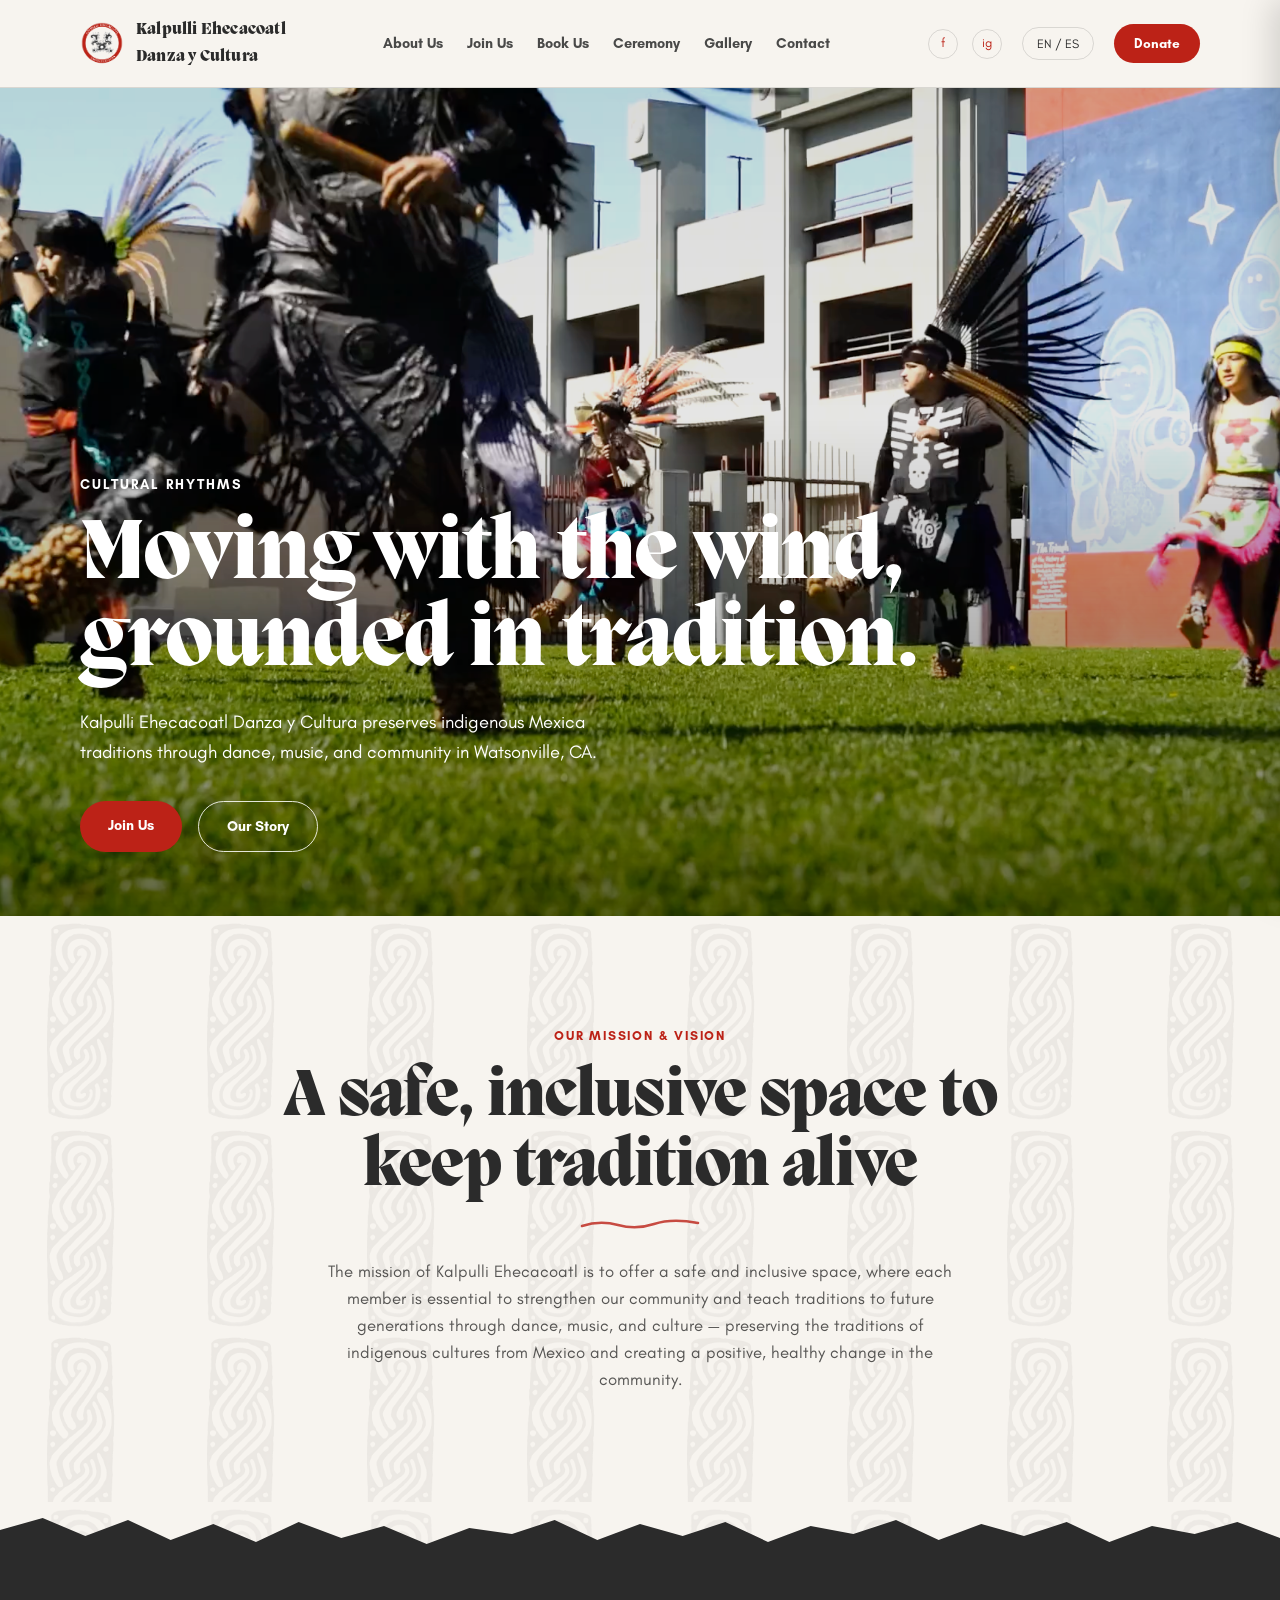
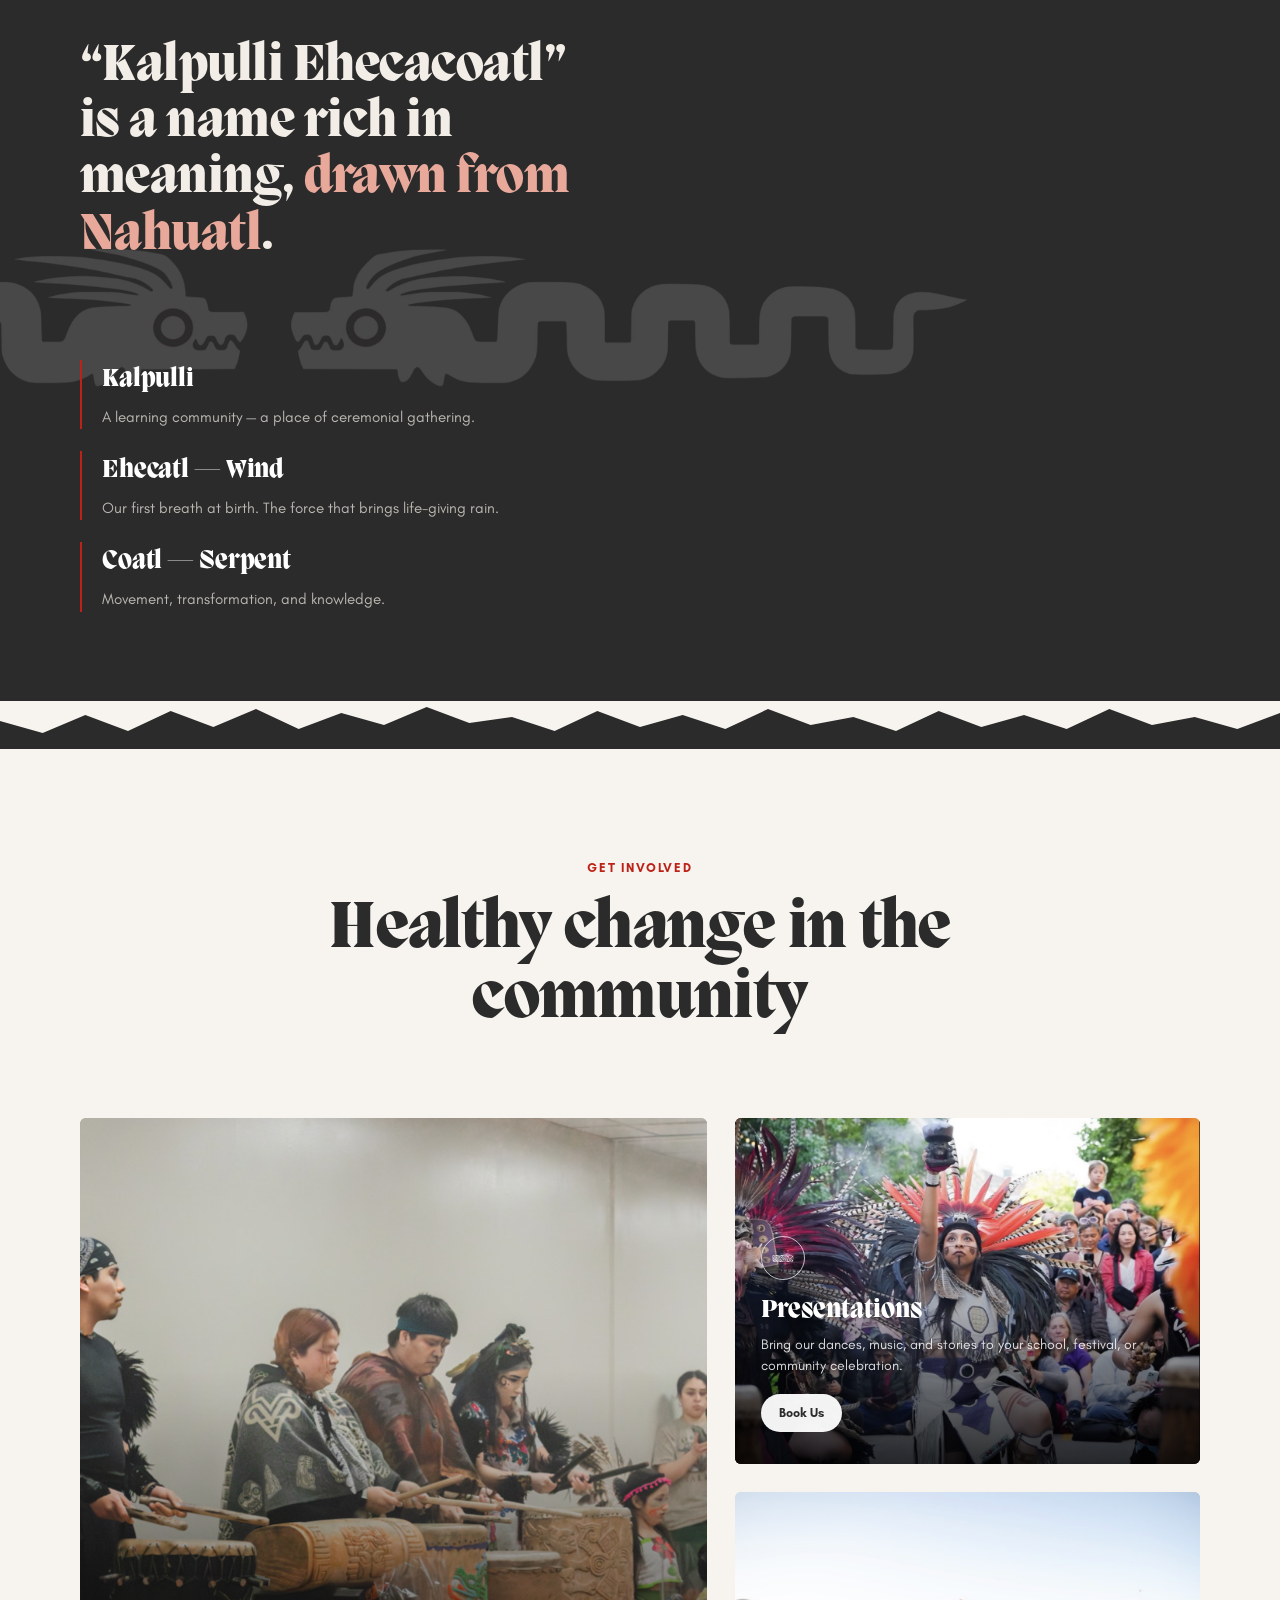
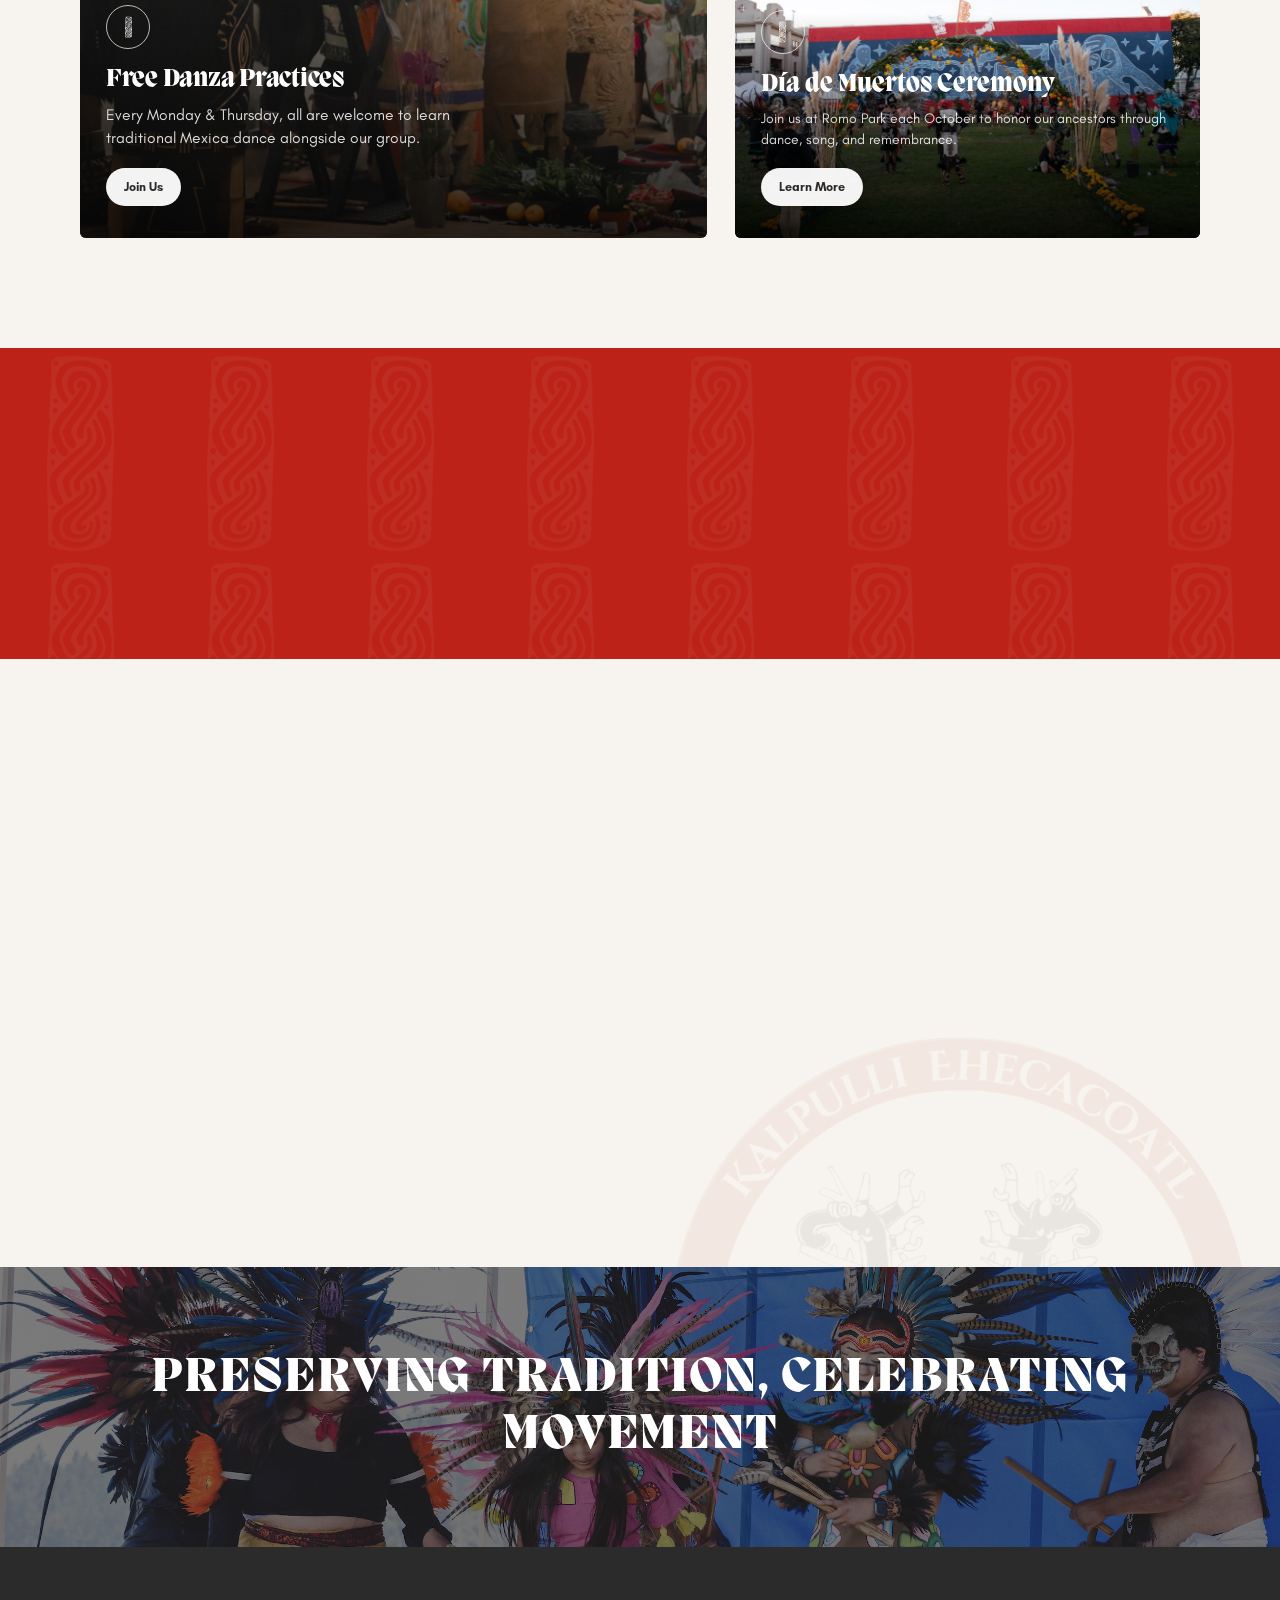
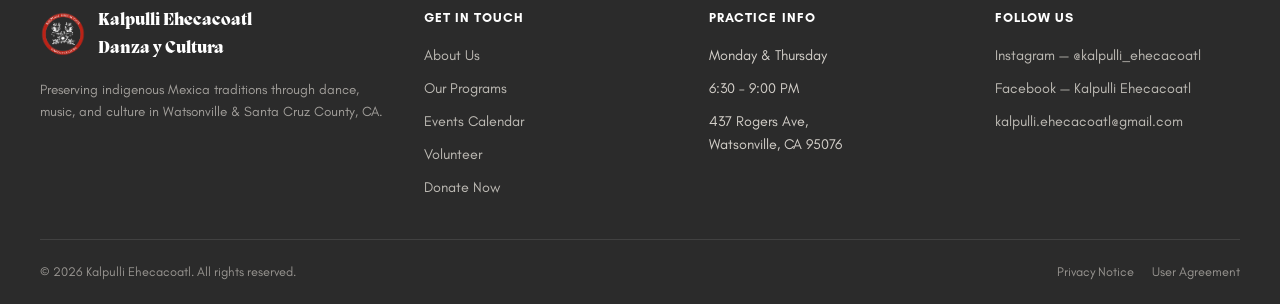
==== index.html @ 6022fc71 "Add Open Graph and Twitter Card meta tags using the seal logo" ====
<!DOCTYPE html>
<html lang="en">
<head>
<meta charset="UTF-8">
<meta name="viewport" content="width=device-width, initial-scale=1.0">
<title>Kalpulli Ehecacoatl — Homepage Redesign Preview</title>

<!-- Open Graph / social sharing -->
<meta property="og:type" content="website">
<meta property="og:title" content="Kalpulli Ehecacoatl — Danza y Cultura">
<meta property="og:description" content="Preserving indigenous Mexica traditions through dance, music, and community in Watsonville, CA.">
<meta property="og:image" content="https://ofreedo.github.io/kalpulli-homepage-preview/assets/logo_.webp">
<meta property="og:url" content="https://ofreedo.github.io/kalpulli-homepage-preview/">
<meta name="twitter:card" content="summary_large_image">
<meta name="twitter:title" content="Kalpulli Ehecacoatl — Danza y Cultura">
<meta name="twitter:description" content="Preserving indigenous Mexica traditions through dance, music, and community in Watsonville, CA.">
<meta name="twitter:image" content="https://ofreedo.github.io/kalpulli-homepage-preview/assets/logo_.webp">

<link rel="preconnect" href="https://fonts.googleapis.com">
<link rel="preconnect" href="https://fonts.gstatic.com" crossorigin>
<link href="https://fonts.googleapis.com/css2?family=Figtree:wght@400;500;600;700&family=Playfair+Display:ital,wght@0,500;0,600;0,700;1,500&display=swap" rel="stylesheet">
<style>
  /* Real licensed brand fonts, self-hosted from /assets/fonts.
     Playfair Display remains loaded as the fallback while these load / if a file is missing. */
  @font-face{
    font-family:'Migra';
    src:url('assets/fonts/Migra-Extrabold.otf') format('opentype');
    font-weight:800;
    font-style:normal;
    font-display:swap;
  }
  @font-face{
    font-family:'Migra';
    src:url('assets/fonts/Migra-Extralight.otf') format('opentype');
    font-weight:200;
    font-style:normal;
    font-display:swap;
  }
  @font-face{
    font-family:'Glacial Indifference';
    src:url('assets/fonts/GlacialIndifference-Bold.otf') format('opentype');
    font-weight:700;
    font-style:normal;
    font-display:swap;
  }
  @font-face{
    font-family:'Glacial Indifference';
    src:url('assets/fonts/GlacialIndifference-Regular.otf') format('opentype');
    font-weight:400;
    font-style:normal;
    font-display:swap;
  }

  :root{
    --red:#BC2217;
    --red-dark:#8f1a10;
    --ink:#2b2b2b;
    --ink-soft:rgba(0,0,0,0.65);
    --cream:#F7F4EF;
    --offwhite:#EDEDED;
    --line:rgba(0,0,0,0.12);
    --serif:'Migra', 'Playfair Display', Georgia, serif;
    --sans:'Glacial Indifference', 'Figtree', -apple-system, sans-serif;
  }
  *{box-sizing:border-box;margin:0;padding:0;}
  body{font-family:var(--sans);color:var(--ink);background:var(--cream);line-height:1.6;}
  img{max-width:100%;display:block;}
  a{color:inherit;text-decoration:none;}
  .wrap{max-width:1200px;margin:0 auto;padding:0 40px;}

  /* Divider motif — spiral artwork, transparent PNG, as a small recurring accent mark */
  .divider{display:flex;justify-content:center;padding:36px 0;}
  .divider img{height:54px;width:auto;opacity:0.85;}

  /* Header */
  header{position:fixed;top:0;left:0;right:0;z-index:50;background:rgba(247,244,239,0.96);backdrop-filter:blur(6px);border-bottom:1px solid var(--line);}
  header .bar{display:flex;align-items:center;justify-content:space-between;gap:16px;padding:16px 40px;max-width:1200px;margin:0 auto;min-height:87px;box-sizing:border-box;}
  .hero{margin-top:87px;}
  .logo{display:flex;align-items:center;gap:12px;font-family:var(--serif);font-weight:800;font-size:1.05rem;letter-spacing:.2px;white-space:nowrap;}
  .logo .mark{width:44px;height:44px;border-radius:50%;display:block;overflow:hidden;flex-shrink:0;}
  .logo .mark img{width:100%;height:100%;object-fit:cover;}
  nav ul{display:flex;gap:24px;list-style:none;font-size:.9rem;font-weight:700;white-space:nowrap;}
  nav a{opacity:.85;transition:opacity .2s;}
  nav a:hover{opacity:1;color:var(--red);}
  .header-right{display:flex;align-items:center;gap:20px;flex-shrink:0;}
  .social{display:flex;gap:14px;}
  .social a{width:30px;height:30px;border:1px solid var(--line);border-radius:50%;display:flex;align-items:center;justify-content:center;font-size:.8rem;color:var(--red);}
  .lang-btn{font-size:.78rem;border:1px solid var(--line);border-radius:20px;padding:6px 14px;white-space:nowrap;}
  .donate-btn{background:var(--red);color:#fff;padding:9px 20px;border-radius:24px;font-size:.85rem;font-weight:700;white-space:nowrap;}
  .donate-btn:hover{background:var(--red-dark);}

  /* Hamburger toggle — hidden on desktop, shown on mobile */
  .hamburger{display:none;flex-direction:column;justify-content:center;gap:5px;width:32px;height:32px;flex-shrink:0;background:none;border:none;cursor:pointer;padding:0;}
  .hamburger span{display:block;width:100%;height:2px;background:var(--ink);border-radius:2px;transition:transform .25s ease, opacity .25s ease;}
  .hamburger.is-open span:nth-child(1){transform:translateY(7px) rotate(45deg);}
  .hamburger.is-open span:nth-child(2){opacity:0;}
  .hamburger.is-open span:nth-child(3){transform:translateY(-7px) rotate(-45deg);}

  /* Mobile nav overlay panel */
  .mobile-nav{position:fixed;top:0;right:0;bottom:0;width:min(320px,85vw);background:var(--cream);z-index:60;transform:translateX(100%);transition:transform .35s cubic-bezier(.16,.8,.3,1);box-shadow:-8px 0 30px rgba(0,0,0,0.15);overflow-y:auto;}
  .mobile-nav.is-open{transform:translateX(0);}
  .mobile-nav-header{display:flex;justify-content:flex-end;padding:16px 20px;}
  .mobile-nav-close{width:36px;height:36px;border:none;background:none;cursor:pointer;font-size:1.5rem;color:var(--ink);}
  .mobile-nav ul{list-style:none;display:flex;flex-direction:column;padding:0 32px 32px;}
  .mobile-nav a{display:block;padding:16px 0;font-family:var(--serif);font-weight:800;font-size:1.4rem;color:var(--ink);border-bottom:1px solid var(--line);}
  .mobile-nav-social{display:flex;gap:14px;padding:8px 32px 32px;}
  .mobile-nav-social .social-link{font-size:.85rem;font-weight:700;color:var(--red);border:1px solid var(--line);border-radius:20px;padding:8px 16px;}
  .nav-scrim{position:fixed;inset:0;background:rgba(0,0,0,0.4);z-index:55;opacity:0;pointer-events:none;transition:opacity .35s ease;}
  .nav-scrim.is-open{opacity:1;pointer-events:auto;}

  /* Hero */
  .hero{position:relative;height:92vh;min-height:600px;overflow:hidden;display:flex;align-items:flex-end;background-size:cover;background-position:center;}
  .hero::after{content:'';position:absolute;inset:0;background:linear-gradient(180deg, rgba(0,0,0,0.15) 0%, rgba(0,0,0,0.1) 40%, rgba(0,0,0,0.55) 100%);z-index:1;}
  .hero-video{position:absolute;top:50%;left:50%;width:100vw;height:56.25vw;min-height:100%;min-width:177.78vh;transform:translate(-50%,-50%);z-index:0;pointer-events:none;will-change:transform;}
  .hero-video iframe{width:100%;height:100%;opacity:0;transition:opacity .6s ease;}
  .hero-video iframe.is-playing{opacity:1;}
  .hero-content{position:relative;z-index:2;color:#fff;padding:0 40px 64px;max-width:1200px;margin:0 auto;width:100%;}
  .eyebrow{font-size:.85rem;letter-spacing:.16em;text-transform:uppercase;font-weight:700;opacity:.9;margin-bottom:18px;}
  .hero h1{font-family:var(--serif);font-weight:800;font-size:clamp(2.8rem, 7vw, 5.4rem);line-height:1.0;letter-spacing:-.01em;max-width:900px;}
  .hero .tagline{margin-top:22px;font-size:1.15rem;font-weight:400;max-width:520px;opacity:.95;}
  .hero-cta{margin-top:34px;display:flex;gap:16px;flex-wrap:wrap;}
  .btn{display:inline-block;padding:13px 28px;border-radius:28px;font-size:.9rem;font-weight:700;transition:all .2s;}
  .btn-solid{background:var(--red);color:#fff;}
  .btn-solid:hover{background:var(--red-dark);}
  .btn-outline{border:1.5px solid rgba(255,255,255,0.85);color:#fff;}
  .btn-outline:hover{background:rgba(255,255,255,0.15);}

  /* Section rhythm */
  section{padding:110px 0;position:relative;}
  .section-tight{padding:80px 0;}
  .kicker{font-size:.8rem;letter-spacing:.14em;text-transform:uppercase;color:var(--red);font-weight:700;margin-bottom:18px;text-align:center;}
  .section-title{font-family:var(--serif);font-size:clamp(2.6rem,5.2vw,4.2rem);font-weight:800;text-align:center;max-width:900px;margin:0 auto;line-height:1.05;letter-spacing:-.01em;}
  .section-body{text-align:center;max-width:640px;margin:28px auto 0;color:var(--ink-soft);font-size:1.05rem;}

  /* Hand-drawn underline accent beneath section headings */
  .underline-accent{display:block;margin:14px auto 0;width:120px;height:12px;opacity:.8;}
  .underline-accent path{fill:none;stroke:var(--red);stroke-width:2.5;stroke-linecap:round;}
  .meaning .underline-accent path{stroke:#e8a89a;}

  /* Watermark texture — spiral motif tiled at low opacity inside solid-color sections */
  .watermark{position:absolute;inset:0;background-image:url('assets/For_site.png');background-repeat:repeat;background-size:160px auto;opacity:.05;pointer-events:none;z-index:0;}
  .watermark.light{opacity:.06;filter:invert(1);}
  .meaning > .wrap, .quote-section > .wrap{position:relative;z-index:1;}

  /* Watermark band — wide serpent motif, single centered placement (not tiled) */
  .watermark-band{position:absolute;top:50%;left:50%;transform:translate(-50%,-50%);width:1400px;max-width:none;opacity:.14;pointer-events:none;z-index:0;}

  /* Watermark mark — single large centered spiral, blended into light sections the same way watermark-band blends into dark ones */
  .watermark-mark{position:absolute;top:50%;left:50%;transform:translate(-50%,-50%);height:640px;width:auto;max-width:none;opacity:.05;pointer-events:none;z-index:0;}

  /* Coatl (serpent/movement): the official seal, slowly turning like a stamp in motion */
  @keyframes sealSpin{from{transform:translate(-50%,-50%) rotate(0deg);}to{transform:translate(-50%,-50%) rotate(360deg);}}
  .seal-spin{position:absolute;top:50%;left:50%;width:640px;max-width:none;opacity:.06;pointer-events:none;z-index:0;animation:sealSpin 90s linear infinite;}
  @media (prefers-reduced-motion: reduce){ .seal-spin{animation:none;} }

  /* Torn-edge section divider — jagged mask between color blocks.
     The container background must match the section ABOVE (being exited) so it
     blends with no seam; the SVG path fill matches the section BELOW (being entered)
     so the jagged peaks read as a visible cut, not a flat color-on-color block. */
  .torn-edge{position:relative;height:48px;margin-top:-1px;margin-bottom:-1px;line-height:0;}
  .torn-edge svg{width:100%;height:100%;display:block;position:relative;z-index:1;}
  .torn-edge-to-dark{background:var(--cream);}
  .torn-edge-to-light{background:var(--ink);}
  /* Continue the tiled spiral texture from the section above through the divider so it doesn't cut off abruptly right before the jagged cut */
  .torn-edge-to-dark::before{content:'';position:absolute;inset:0;background-image:url('assets/For_site.png');background-repeat:repeat;background-size:160px auto;opacity:.05;z-index:0;}

  /* Meaning-of-name strip */
  .meaning{background:var(--ink);color:#f2ede6;padding:90px 0;overflow:hidden;}
  .meaning .wrap{display:grid;grid-template-columns:1fr 1fr;gap:60px;align-items:center;}
  .meaning h2{font-family:var(--serif);font-size:clamp(2.2rem,4vw,3.2rem);font-weight:800;line-height:1.1;letter-spacing:-.01em;}
  .meaning h2 em{color:#e8a89a;font-style:normal;}
  .meaning-terms{display:flex;flex-direction:column;gap:22px;}
  .term{border-left:2px solid var(--red);padding-left:20px;}
  .term .word{font-family:var(--serif);font-size:1.6rem;font-weight:800;color:#fff;margin-bottom:4px;letter-spacing:-.005em;}
  .term .def{font-size:.95rem;color:rgba(242,237,230,0.72);}

  /* Mission */
  .mission-wrap{max-width:820px;margin:0 auto;text-align:center;position:relative;z-index:1;}

  /* Asymmetric card grid — one large feature + two stacked, echoing editorial layouts rather than a uniform 3-up */
  .cards{display:grid;grid-template-columns:1.35fr 1fr;grid-template-rows:1fr 1fr;gap:28px;margin-top:56px;height:720px;}
  .card{position:relative;border-radius:6px;overflow:hidden;background-size:cover;background-position:center;display:flex;flex-direction:column;justify-content:flex-end;padding:32px 26px;color:#fff;isolation:isolate;transition:transform .45s cubic-bezier(.16,.8,.3,1), box-shadow .45s ease;box-shadow:0 0 0 rgba(0,0,0,0);}
  .card-feature{grid-row:1 / 3;}
  .card::before{content:'';position:absolute;inset:0;background:linear-gradient(180deg, rgba(0,0,0,0) 35%, rgba(0,0,0,0.82) 100%);z-index:-1;}
  .card::after{content:'';position:absolute;inset:0;background-image:inherit;background-size:cover;background-position:center;z-index:-2;transition:transform .6s cubic-bezier(.16,.8,.3,1);}
  .card:hover{transform:translateY(-8px);box-shadow:0 20px 40px rgba(0,0,0,0.25);}
  .card:hover::after{transform:scale(1.08);}
  .card .icon{width:44px;height:44px;border:1.5px solid rgba(255,255,255,0.7);border-radius:50%;display:flex;align-items:center;justify-content:center;margin-bottom:16px;padding:10px;transition:transform .35s ease, border-color .35s ease;}
  .card .icon img{width:100%;height:100%;object-fit:contain;filter:brightness(0) invert(1);opacity:.9;}
  .card:hover .icon{transform:rotate(-10deg) scale(1.1);border-color:#fff;}
  .card-feature h3{font-size:2.1rem;letter-spacing:-.01em;}
  .card h3{font-family:var(--serif);font-size:1.6rem;font-weight:800;margin-bottom:8px;line-height:1.15;}
  .card p{font-size:.88rem;color:rgba(255,255,255,0.85);margin-bottom:18px;line-height:1.5;}
  .card-feature p{font-size:.98rem;max-width:360px;}
  .card .btn{padding:9px 18px;font-size:.78rem;background:rgba(255,255,255,0.95);color:var(--ink);align-self:flex-start;transition:background .2s ease, transform .2s ease;}
  .card .btn:hover{background:#fff;transform:translateX(4px);}

  /* Featured performance banners */
  .banners{display:grid;grid-template-columns:repeat(3,1fr);gap:24px;margin-top:0;}
  .banner{position:relative;aspect-ratio:16/10;border-radius:6px;overflow:hidden;background-size:cover;background-position:center;display:flex;align-items:center;justify-content:center;text-align:center;isolation:isolate;transition:transform .45s cubic-bezier(.16,.8,.3,1), box-shadow .45s ease;}
  .banner::before{content:'';position:absolute;inset:0;background:rgba(20,15,12,0.42);z-index:-1;transition:background .35s ease;}
  .banner::after{content:'';position:absolute;inset:0;background-image:inherit;background-size:cover;background-position:center;z-index:-2;transition:transform .6s cubic-bezier(.16,.8,.3,1);}
  .banner:hover{transform:translateY(-8px);box-shadow:0 20px 40px rgba(0,0,0,0.25);}
  .banner:hover::before{background:rgba(20,15,12,0.58);}
  .banner:hover::after{transform:scale(1.08);}
  .banner-inner{padding:0 20px;}
  .banner-inner h3{font-family:var(--serif);color:#fff;font-size:clamp(1.15rem,1.7vw,1.5rem);font-weight:800;letter-spacing:.02em;line-height:1.25;margin-bottom:22px;text-transform:uppercase;}
  .banner .btn{padding:11px 26px;font-size:.82rem;transition:background .2s ease, color .2s ease, transform .2s ease;}
  .banner:hover .btn{transform:scale(1.05);}

  /* Quote */
  .quote-section{background:var(--red);color:#fff;padding:100px 0;text-align:center;}
  /* No italic Migra file available — oblique is browser-synthesized, acceptable for this quiet, lighter-weight moment */
  .quote-section blockquote{font-family:var(--serif);font-size:clamp(2rem,4.6vw,3.4rem);font-style:italic;font-weight:200;max-width:900px;margin:0 auto;line-height:1.2;letter-spacing:-.01em;}
  .quote-section cite{display:block;margin-top:24px;font-style:normal;font-size:.85rem;letter-spacing:.1em;text-transform:uppercase;opacity:.85;}

  /* Footer */
  .footer-banner{position:relative;height:280px;background-size:cover;background-position:center;display:flex;align-items:center;justify-content:center;text-align:center;isolation:isolate;}
  .footer-banner::before{content:'';position:absolute;inset:0;background:rgba(15,10,8,0.5);z-index:-1;}
  .footer-banner h2{font-family:var(--serif);color:#fff;font-size:clamp(1.8rem,4.2vw,3.1rem);font-weight:800;letter-spacing:.02em;text-transform:uppercase;padding:0 20px;line-height:1.15;}
  footer{background:var(--ink);color:rgba(242,237,230,0.85);}
  .footer-top{padding:60px 0 40px;display:grid;grid-template-columns:1.4fr 1fr 1fr 1fr;gap:40px;border-bottom:1px solid rgba(255,255,255,0.1);}
  .footer-brand .logo-f{display:flex;align-items:center;gap:12px;margin-bottom:16px;}
  .footer-brand .mark{width:46px;height:46px;border-radius:50%;display:block;overflow:hidden;flex-shrink:0;}
  .footer-brand .mark img{width:100%;height:100%;object-fit:cover;}
  .footer-brand h4{font-family:var(--serif);font-weight:800;color:#fff;font-size:1.1rem;}
  .footer-brand p{font-size:.85rem;color:rgba(242,237,230,0.6);margin-top:8px;}
  .footer-col h5{color:#fff;font-size:.82rem;letter-spacing:.08em;text-transform:uppercase;margin-bottom:16px;font-weight:700;}
  .footer-col ul{list-style:none;display:flex;flex-direction:column;gap:10px;font-size:.9rem;}
  .footer-col a{color:rgba(242,237,230,0.75);}
  .footer-col a:hover{color:#e8a89a;}
  .footer-bottom{padding:22px 0;display:flex;justify-content:space-between;font-size:.8rem;color:rgba(242,237,230,0.55);flex-wrap:wrap;gap:10px;}
  .footer-bottom a{color:rgba(242,237,230,0.55);margin-left:18px;}

  @media (max-width: 900px){
    header .bar > nav{display:none;}
    .hamburger{display:flex;}
    header .bar{padding:14px 20px;}
    .logo{font-size:.92rem;}
    .logo .mark{width:38px;height:38px;}
    .header-right .social,.header-right .lang-btn{display:none;}
    .header-right{gap:12px;}
    .donate-btn{padding:8px 16px;font-size:.8rem;}
    .cards{grid-template-columns:1fr;grid-template-rows:none;height:auto;}
    .card{aspect-ratio:3/4;}
    .card-feature{grid-row:auto;}
    .banners{grid-template-columns:1fr;}
    .meaning .wrap{grid-template-columns:1fr;gap:36px;}
    .footer-top{grid-template-columns:1fr 1fr;}
  }

  @media (max-width: 480px){
    .hero h1{font-size:clamp(2.2rem,10vw,2.8rem);}
    .footer-top{grid-template-columns:1fr;}
  }

  /* ===== MOTION SYSTEM ===== */
  /* Ehecatl (wind): parallax drift — backgrounds move slower than foreground */
  .parallax{will-change:transform;}

  /* Kalpulli (gathering): elements converge into place from offset positions */
  .reveal{opacity:0;transition:opacity .9s cubic-bezier(.16,.8,.3,1), transform .9s cubic-bezier(.16,.8,.3,1);}
  .reveal-up{transform:translateY(48px);}
  .reveal-left{transform:translateX(-40px);}
  .reveal-right{transform:translateX(40px);}
  .reveal-scale{transform:scale(.92);}
  .reveal.is-visible{opacity:1;transform:translate(0,0) scale(1);}

  /* Staggered children — gather in one after another */
  .reveal-stagger > *{opacity:0;transform:translateY(36px);transition:opacity .8s cubic-bezier(.16,.8,.3,1), transform .8s cubic-bezier(.16,.8,.3,1);}
  .reveal-stagger.is-visible > *{opacity:1;transform:translateY(0);}
  .reveal-stagger.is-visible > *:nth-child(1){transition-delay:.05s;}
  .reveal-stagger.is-visible > *:nth-child(2){transition-delay:.18s;}
  .reveal-stagger.is-visible > *:nth-child(3){transition-delay:.31s;}

  /* Coatl (serpent): the underline traces itself like a path being drawn */
  .underline-accent path{stroke-dasharray:140;stroke-dashoffset:140;transition:stroke-dashoffset 1.1s cubic-bezier(.65,0,.35,1) .3s;}
  .reveal.is-visible .underline-accent path{stroke-dashoffset:0;}

  /* Quote: slow breathing pulse, echoing "dance is the prayer of the body" */
  @keyframes breathe{0%,100%{transform:scale(1);}50%{transform:scale(1.025);}}
  .quote-section.is-visible blockquote{animation:breathe 6s ease-in-out infinite;}

  /* Torn edge: gentle ripple settle on scroll-in */
  @keyframes rippleSettle{0%{transform:translateY(-6px);}100%{transform:translateY(0);}}
  .torn-edge.is-visible svg{animation:rippleSettle 1s cubic-bezier(.34,1.56,.64,1);}

  @media (prefers-reduced-motion: reduce){
    .reveal, .reveal-stagger > *, .underline-accent path, .quote-section blockquote, .torn-edge svg{
      transition:none !important; animation:none !important; opacity:1 !important; transform:none !important; stroke-dashoffset:0 !important;
    }
  }

  /* Hero load choreography — eyebrow, headline, tagline, CTAs arrive in sequence */
  .hero-enter{opacity:0;transform:translateY(28px);transition:opacity .8s cubic-bezier(.16,.8,.3,1), transform .8s cubic-bezier(.16,.8,.3,1);}
  .hero-enter.is-loaded{opacity:1;transform:translateY(0);}

  /* Cursor-reactive hero — subtle drift opposite the mouse position */
  .hero-cursor{transition:transform .3s cubic-bezier(.16,.8,.3,1);}

  @media (prefers-reduced-motion: reduce){
    .hero-enter{opacity:1 !important;transform:none !important;}
    .hero-cursor{transform:none !important;}
  }
</style>
</head>
<body>

<header>
  <div class="bar">
    <div class="logo">
      <span class="mark"><img src="assets/logo_.webp" alt="Kalpulli Ehecacoatl seal"></span>
      Kalpulli Ehecacoatl<br>Danza y Cultura
    </div>
    <nav>
      <ul>
        <li><a href="#">About Us</a></li>
        <li><a href="#">Join Us</a></li>
        <li><a href="#">Book Us</a></li>
        <li><a href="#">Ceremony</a></li>
        <li><a href="#">Gallery</a></li>
        <li><a href="#">Contact</a></li>
      </ul>
    </nav>
    <div class="header-right">
      <div class="social"><a href="#">f</a><a href="#">ig</a></div>
      <span class="lang-btn">EN / ES</span>
      <a class="donate-btn" href="#">Donate</a>
      <button class="hamburger" id="hamburgerBtn" aria-label="Open menu" aria-expanded="false">
        <span></span><span></span><span></span>
      </button>
    </div>
  </div>
</header>

<div class="nav-scrim" id="navScrim"></div>
<nav class="mobile-nav" id="mobileNav" aria-hidden="true">
  <div class="mobile-nav-header">
    <button class="mobile-nav-close" id="mobileNavClose" aria-label="Close menu">&times;</button>
  </div>
  <ul>
    <li><a href="#">About Us</a></li>
    <li><a href="#">Join Us</a></li>
    <li><a href="#">Book Us</a></li>
    <li><a href="#">Ceremony</a></li>
    <li><a href="#">Gallery</a></li>
    <li><a href="#">Contact</a></li>
  </ul>
  <div class="mobile-nav-social">
    <a href="#" class="social-link">Facebook</a>
    <a href="#" class="social-link">Instagram</a>
  </div>
</nav>

<!-- HERO -->
<section class="hero" style="padding:0;background-image:url('assets/startframe.png');">
  <div class="hero-video">
    <iframe src="https://player.vimeo.com/video/1213705488?muted=1&autoplay=1&dnt=1&loop=1&background=1&app_id=122963"
      frameborder="0" allow="autoplay; fullscreen" title="Kalpulli Ehecacoatl hero video"></iframe>
  </div>
  <div class="hero-content hero-cursor">
    <div class="eyebrow hero-enter" style="transition-delay:.15s;">Cultural Rhythms</div>
    <h1 class="hero-enter" style="transition-delay:.3s;">Moving with the wind,<br>grounded in tradition.</h1>
    <p class="tagline hero-enter" style="transition-delay:.45s;">Kalpulli Ehecacoatl Danza y Cultura preserves indigenous Mexica traditions through dance, music, and community in Watsonville, CA.</p>
    <div class="hero-cta hero-enter" style="transition-delay:.6s;">
      <a class="btn btn-solid" href="#">Join Us</a>
      <a class="btn btn-outline" href="#">Our Story</a>
    </div>
  </div>
</section>

<!-- MISSION & VISION -->
<section style="overflow:hidden;">
  <div class="watermark"></div>
  <div class="wrap mission-wrap reveal reveal-up">
    <div class="kicker">Our Mission &amp; Vision</div>
    <h2 class="section-title">A safe, inclusive space to keep tradition alive</h2>
    <svg class="underline-accent" viewBox="0 0 120 12" xmlns="http://www.w3.org/2000/svg"><path d="M2 8 Q 20 2, 38 7 T 74 6 T 118 5"/></svg>
    <p class="section-body">The mission of Kalpulli Ehecacoatl is to offer a safe and inclusive space, where each member is essential to strengthen our community and teach traditions to future generations through dance, music, and culture — preserving the traditions of indigenous cultures from Mexico and creating a positive, healthy change in the community.</p>
  </div>
</section>

<div class="torn-edge torn-edge-to-dark">
  <svg viewBox="0 0 1200 48" preserveAspectRatio="none" xmlns="http://www.w3.org/2000/svg">
    <path d="M0,48 L0,28 L40,16 L80,34 L120,18 L160,38 L200,22 L240,40 L280,20 L320,36 L360,24 L400,42 L440,26 L480,32 L520,18 L560,38 L600,22 L640,34 L680,20 L720,40 L760,24 L800,32 L840,18 L880,38 L920,22 L960,34 L1000,20 L1040,40 L1080,24 L1120,32 L1160,20 L1200,36 L1200,48 Z" fill="#2b2b2b"/>
  </svg>
</div>

<!-- MEANING OF THE NAME -->
<section class="meaning">
  <img class="watermark-band parallax" src="assets/scaled.webp" alt="" data-parallax-speed="0.25">
  <div class="wrap">
    <h2 class="reveal reveal-left">“Kalpulli Ehecacoatl” is a name rich in meaning, <em>drawn from Nahuatl</em>.</h2>
    <svg class="underline-accent" viewBox="0 0 120 12" xmlns="http://www.w3.org/2000/svg" style="margin:14px 0 0;"><path d="M2 8 Q 20 2, 38 7 T 74 6 T 118 5"/></svg>
    <div class="meaning-terms reveal-stagger" style="margin-top:36px;">
      <div class="term">
        <div class="word">Kalpulli</div>
        <div class="def">A learning community — a place of ceremonial gathering.</div>
      </div>
      <div class="term">
        <div class="word">Ehecatl — Wind</div>
        <div class="def">Our first breath at birth. The force that brings life-giving rain.</div>
      </div>
      <div class="term">
        <div class="word">Coatl — Serpent</div>
        <div class="def">Movement, transformation, and knowledge.</div>
      </div>
    </div>
  </div>
</section>

<div class="torn-edge torn-edge-to-light">
  <svg viewBox="0 0 1200 48" preserveAspectRatio="none" xmlns="http://www.w3.org/2000/svg">
    <path d="M0,0 L0,20 L40,32 L80,14 L120,30 L160,10 L200,26 L240,8 L280,28 L320,12 L360,24 L400,6 L440,22 L480,16 L520,30 L560,10 L600,26 L640,14 L680,28 L720,8 L760,24 L800,16 L840,30 L880,10 L920,26 L960,14 L1000,28 L1040,8 L1080,24 L1120,16 L1160,28 L1200,12 L1200,0 Z" fill="#F7F4EF"/>
  </svg>
</div>

<!-- HEALTHY CHANGE IN THE COMMUNITY -->
<section>
  <div class="wrap">
    <div class="kicker reveal reveal-up">Get Involved</div>
    <h2 class="section-title reveal reveal-up">Healthy change in the community</h2>
    <svg class="underline-accent reveal reveal-up is-visible" viewBox="0 0 120 12" xmlns="http://www.w3.org/2000/svg"><path d="M2 8 Q 20 2, 38 7 T 74 6 T 118 5"/></svg>
    <div class="cards reveal-stagger">
      <div class="card card-feature" style="background-image:url('assets/drum-circle.jpg');">
        <div class="icon"><img src="assets/For_site.png" alt=""></div>
        <h3>Free Danza Practices</h3>
        <p>Every Monday &amp; Thursday, all are welcome to learn traditional Mexica dance alongside our group.</p>
        <a class="btn" href="#">Join Us</a>
      </div>
      <div class="card" style="background-image:url('assets/Santa-Cruz-Dance-Week2026.png');">
        <div class="icon" style="transform:rotate(90deg);"><img src="assets/For_site.png" alt=""></div>
        <h3>Presentations</h3>
        <p>Bring our dances, music, and stories to your school, festival, or community celebration.</p>
        <a class="btn" href="#">Book Us</a>
      </div>
      <div class="card" style="background-image:url('assets/marigold-arch.jpg');">
        <div class="icon" style="transform:rotate(180deg);"><img src="assets/For_site.png" alt=""></div>
        <h3>Día de Muertos Ceremony</h3>
        <p>Join us at Romo Park each October to honor our ancestors through dance, song, and remembrance.</p>
        <a class="btn" href="#">Learn More</a>
      </div>
    </div>
  </div>
</section>

<!-- QUOTE -->
<section class="quote-section" style="overflow:hidden;">
  <div class="watermark light"></div>
  <div class="wrap reveal reveal-scale">
    <blockquote>“La danza es la oración del cuerpo.”</blockquote>
    <cite>Dance is the prayer of the body</cite>
  </div>
</section>

<!-- FEATURED PERFORMANCES -->
<section class="section-tight" style="overflow:hidden;padding-bottom:140px;">
  <img class="seal-spin" src="assets/logo_.webp" alt="">
  <div class="wrap" style="position:relative;z-index:1;">
    <div class="kicker reveal reveal-up">Where You've Seen Us</div>
    <h2 class="section-title reveal reveal-up" style="margin-bottom:56px;">Featured Performances</h2>
    <div class="banners reveal-stagger">
      <a class="banner" href="#" style="background-image:url('assets/tedx-stage.jpg');">
        <div class="banner-inner">
          <h3>TEDx Mission College</h3>
          <span class="btn btn-outline">Learn More</span>
        </div>
      </a>
      <a class="banner" href="#" style="background-image:url('assets/tandy-beal-stage.png');">
        <div class="banner-inner">
          <h3>Santa Cruz Dance Week</h3>
          <span class="btn btn-outline">Learn More</span>
        </div>
      </a>
      <a class="banner" href="#" style="background-image:url('assets/dia-de-muertos-1.png');">
        <div class="banner-inner">
          <h3>Día de Muertos</h3>
          <span class="btn btn-outline">Learn More</span>
        </div>
      </a>
    </div>
  </div>
</section>

<!-- FOOTER BANNER -->
<div class="footer-banner" style="background-image:url('assets/tandy-beal-stage.png');">
  <h2>Preserving Tradition, Celebrating Movement</h2>
</div>

<footer>
  <div class="wrap footer-top">
    <div class="footer-brand">
      <div class="logo-f">
        <span class="mark"><img src="assets/logo_.webp" alt="Kalpulli Ehecacoatl seal"></span>
        <h4>Kalpulli Ehecacoatl<br>Danza y Cultura</h4>
      </div>
      <p>Preserving indigenous Mexica traditions through dance, music, and culture in Watsonville &amp; Santa Cruz County, CA.</p>
    </div>
    <div class="footer-col">
      <h5>Get In Touch</h5>
      <ul>
        <li><a href="#">About Us</a></li>
        <li><a href="#">Our Programs</a></li>
        <li><a href="#">Events Calendar</a></li>
        <li><a href="#">Volunteer</a></li>
        <li><a href="#">Donate Now</a></li>
      </ul>
    </div>
    <div class="footer-col">
      <h5>Practice Info</h5>
      <ul>
        <li>Monday &amp; Thursday</li>
        <li>6:30 – 9:00 PM</li>
        <li>437 Rogers Ave,<br>Watsonville, CA 95076</li>
      </ul>
    </div>
    <div class="footer-col">
      <h5>Follow Us</h5>
      <ul>
        <li><a href="#">Instagram — @kalpulli_ehecacoatl</a></li>
        <li><a href="#">Facebook — Kalpulli Ehecacoatl</a></li>
        <li><a href="mailto:kalpulli.ehecacoatl@gmail.com">kalpulli.ehecacoatl@gmail.com</a></li>
      </ul>
    </div>
  </div>
  <div class="wrap footer-bottom">
    <span>© 2026 Kalpulli Ehecacoatl. All rights reserved.</span>
    <span><a href="#">Privacy Notice</a><a href="#">User Agreement</a></span>
  </div>
</footer>

<script src="https://player.vimeo.com/api/player.js"></script>
<script>
(function(){
  var reduceMotion = window.matchMedia('(prefers-reduced-motion: reduce)').matches;

  // Keep the hero's top offset in sync with the header's real rendered height,
  // so wrapping logo text or breakpoint changes never leave a gap or overlap.
  var headerEl = document.querySelector('header');
  var heroEl = document.querySelector('.hero');
  function syncHeaderOffset(){
    if (headerEl && heroEl) {
      heroEl.style.marginTop = headerEl.getBoundingClientRect().height + 'px';
    }
  }
  syncHeaderOffset();
  window.addEventListener('resize', syncHeaderOffset);
  if (document.fonts && document.fonts.ready) {
    document.fonts.ready.then(syncHeaderOffset);
  }

  // Mobile hamburger nav: open/close via button, scrim, close button, or Escape
  var hamburgerBtn = document.getElementById('hamburgerBtn');
  var mobileNav = document.getElementById('mobileNav');
  var mobileNavClose = document.getElementById('mobileNavClose');
  var navScrim = document.getElementById('navScrim');

  function openMobileNav(){
    mobileNav.classList.add('is-open');
    navScrim.classList.add('is-open');
    hamburgerBtn.classList.add('is-open');
    hamburgerBtn.setAttribute('aria-expanded', 'true');
    mobileNav.setAttribute('aria-hidden', 'false');
    document.body.style.overflow = 'hidden';
  }
  function closeMobileNav(){
    mobileNav.classList.remove('is-open');
    navScrim.classList.remove('is-open');
    hamburgerBtn.classList.remove('is-open');
    hamburgerBtn.setAttribute('aria-expanded', 'false');
    mobileNav.setAttribute('aria-hidden', 'true');
    document.body.style.overflow = '';
  }
  if (hamburgerBtn && mobileNav) {
    hamburgerBtn.addEventListener('click', function(){
      mobileNav.classList.contains('is-open') ? closeMobileNav() : openMobileNav();
    });
    mobileNavClose.addEventListener('click', closeMobileNav);
    navScrim.addEventListener('click', closeMobileNav);
    document.addEventListener('keydown', function(e){
      if (e.key === 'Escape') closeMobileNav();
    });
    mobileNav.querySelectorAll('a').forEach(function(a){
      a.addEventListener('click', closeMobileNav);
    });
  }

  // Kalpulli (gathering): reveal elements as they scroll into view
  var revealTargets = document.querySelectorAll('.reveal, .reveal-stagger, .torn-edge, .quote-section');
  if ('IntersectionObserver' in window && !reduceMotion) {
    var io = new IntersectionObserver(function(entries){
      entries.forEach(function(entry){
        if (entry.isIntersecting) {
          entry.target.classList.add('is-visible');
          io.unobserve(entry.target);
        }
      });
    }, {threshold: 0.2, rootMargin: '0px 0px -60px 0px'});
    revealTargets.forEach(function(el){ io.observe(el); });
  } else {
    revealTargets.forEach(function(el){ el.classList.add('is-visible'); });
  }

  // Ehecatl (wind): parallax drift on scroll — backgrounds move slower than the page
  var parallaxEls = document.querySelectorAll('.parallax');
  var heroVideo = document.querySelector('.hero-video');
  var heroSection = document.querySelector('.hero');
  var heroCursorEl = document.querySelector('.hero-cursor');
  var ticking = false;
  var mouseX = 0, mouseY = 0;

  function updateParallax(){
    var scrollY = window.scrollY || window.pageYOffset;

    if (heroVideo) {
      var heroRect = heroSection.getBoundingClientRect();
      if (heroRect.bottom > 0 && heroRect.top < window.innerHeight) {
        var scrollOffset = scrollY * 0.35;
        var cursorOffsetX = mouseX * 14;
        var cursorOffsetY = mouseY * 10;
        heroVideo.style.transform = 'translate(calc(-50% + ' + cursorOffsetX + 'px), calc(-50% + ' + (scrollOffset + cursorOffsetY) + 'px))';
      }
    }

    parallaxEls.forEach(function(el){
      var speed = parseFloat(el.getAttribute('data-parallax-speed')) || 0.2;
      var rect = el.getBoundingClientRect();
      var elementCenter = rect.top + rect.height / 2;
      var viewportCenter = window.innerHeight / 2;
      var distanceFromCenter = elementCenter - viewportCenter;
      var offset = distanceFromCenter * speed * -1;
      el.style.transform = 'translate(calc(-50% + ' + offset + 'px), -50%)';
    });

    ticking = false;
  }

  function onScroll(){
    if (!ticking && !reduceMotion) {
      requestAnimationFrame(updateParallax);
      ticking = true;
    }
  }

  // Cursor-reactive hero: subtle drift opposite the mouse, text drifts less than background
  if (heroSection && !reduceMotion) {
    heroSection.addEventListener('mousemove', function(e){
      var rect = heroSection.getBoundingClientRect();
      mouseX = ((e.clientX - rect.left) / rect.width - 0.5) * 2;
      mouseY = ((e.clientY - rect.top) / rect.height - 0.5) * 2;
      if (heroCursorEl) {
        heroCursorEl.style.transform = 'translate(' + (mouseX * -8) + 'px, ' + (mouseY * -6) + 'px)';
      }
      if (!ticking) {
        requestAnimationFrame(updateParallax);
        ticking = true;
      }
    }, {passive: true});

    heroSection.addEventListener('mouseleave', function(){
      mouseX = 0; mouseY = 0;
      if (heroCursorEl) heroCursorEl.style.transform = 'translate(0,0)';
      requestAnimationFrame(updateParallax);
    });
  }

  // Load choreography: hero text arrives in sequence once fonts/layout settle
  requestAnimationFrame(function(){
    requestAnimationFrame(function(){
      document.querySelectorAll('.hero-enter').forEach(function(el){
        el.classList.add('is-loaded');
      });
    });
  });

  if (!reduceMotion) {
    window.addEventListener('scroll', onScroll, {passive: true});
    updateParallax();
  }

  // Hero video: keep the iframe transparent (poster frame shows through) until
  // Vimeo confirms actual playback has started, so there's no flash of the
  // iframe's own blank background loading in before the video paints.
  var heroIframe = document.querySelector('.hero-video iframe');
  if (heroIframe && window.Vimeo && window.Vimeo.Player) {
    var vimeoPlayer = new Vimeo.Player(heroIframe);
    vimeoPlayer.on('play', function(){
      heroIframe.classList.add('is-playing');
    });
  } else if (heroIframe) {
    // Fallback if the Player API script hasn't loaded: reveal after a short delay
    setTimeout(function(){ heroIframe.classList.add('is-playing'); }, 800);
  }
})();
</script>

</body>
</html>
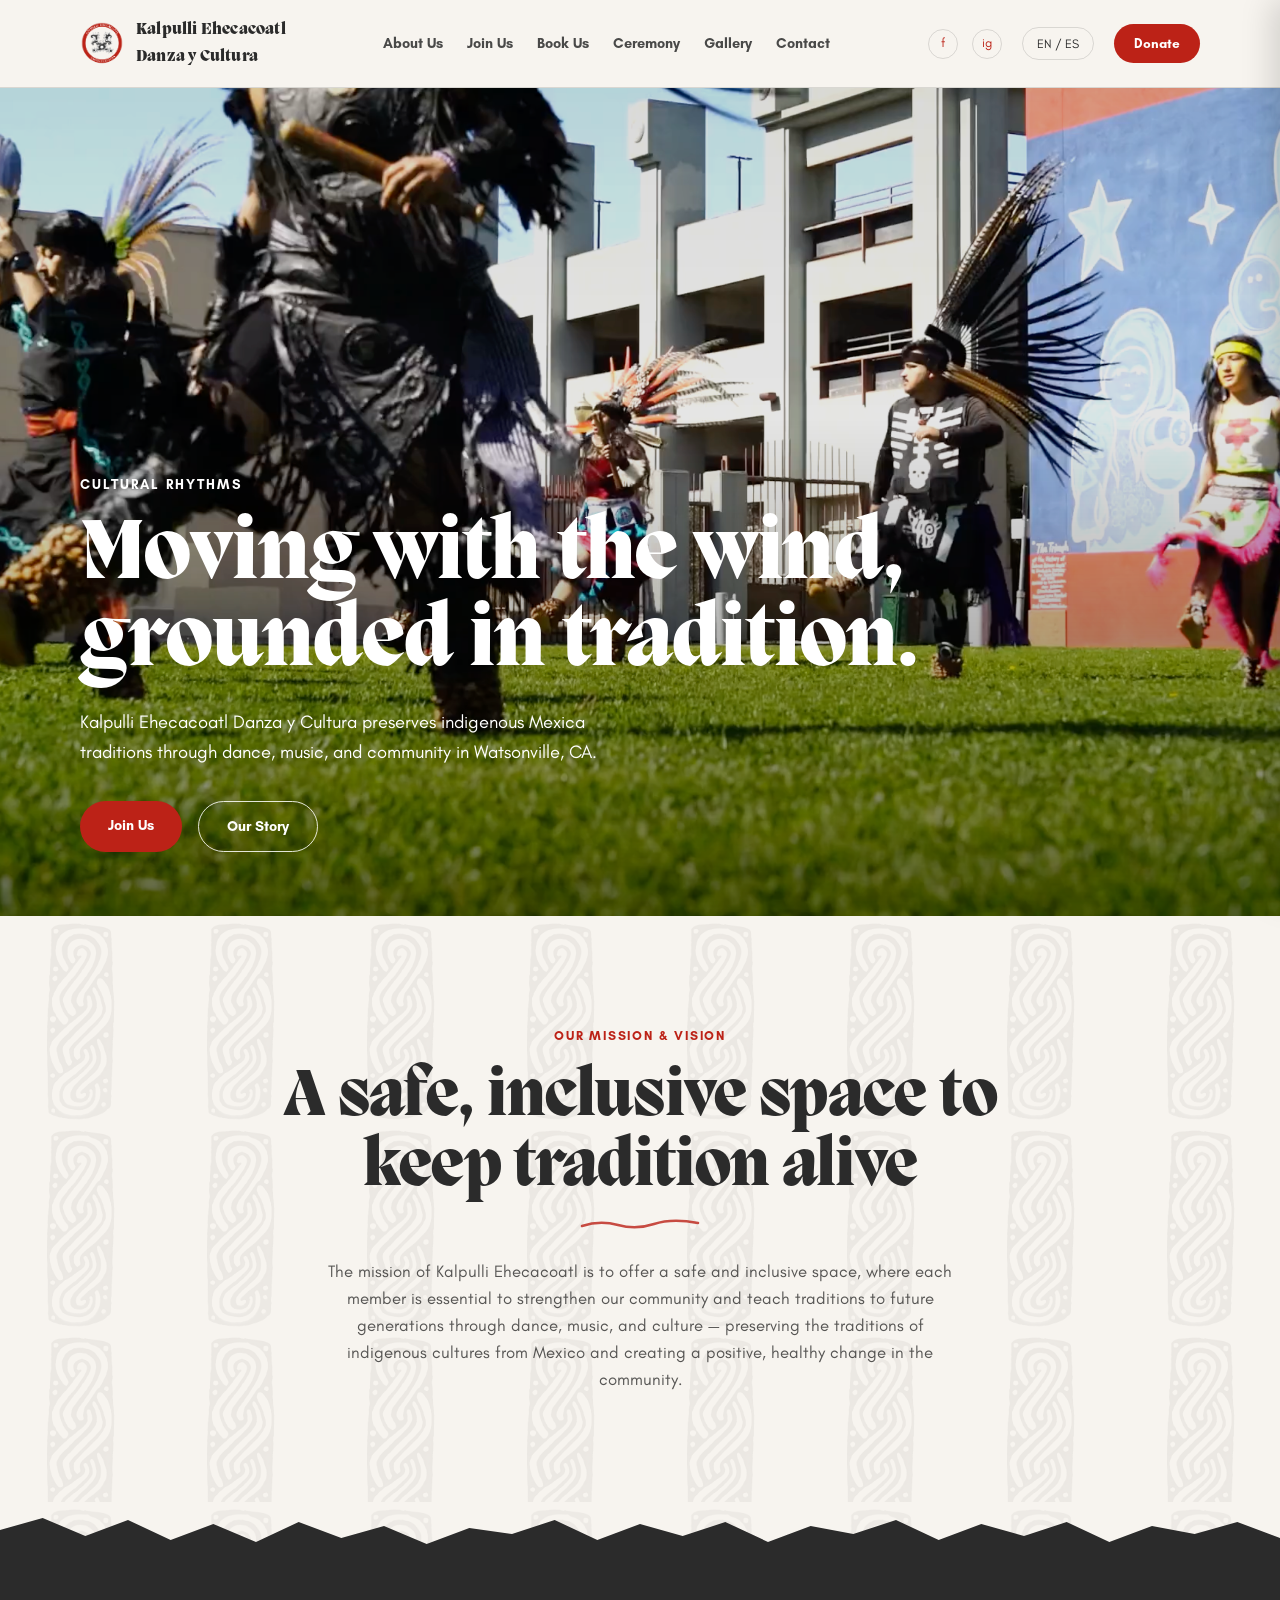
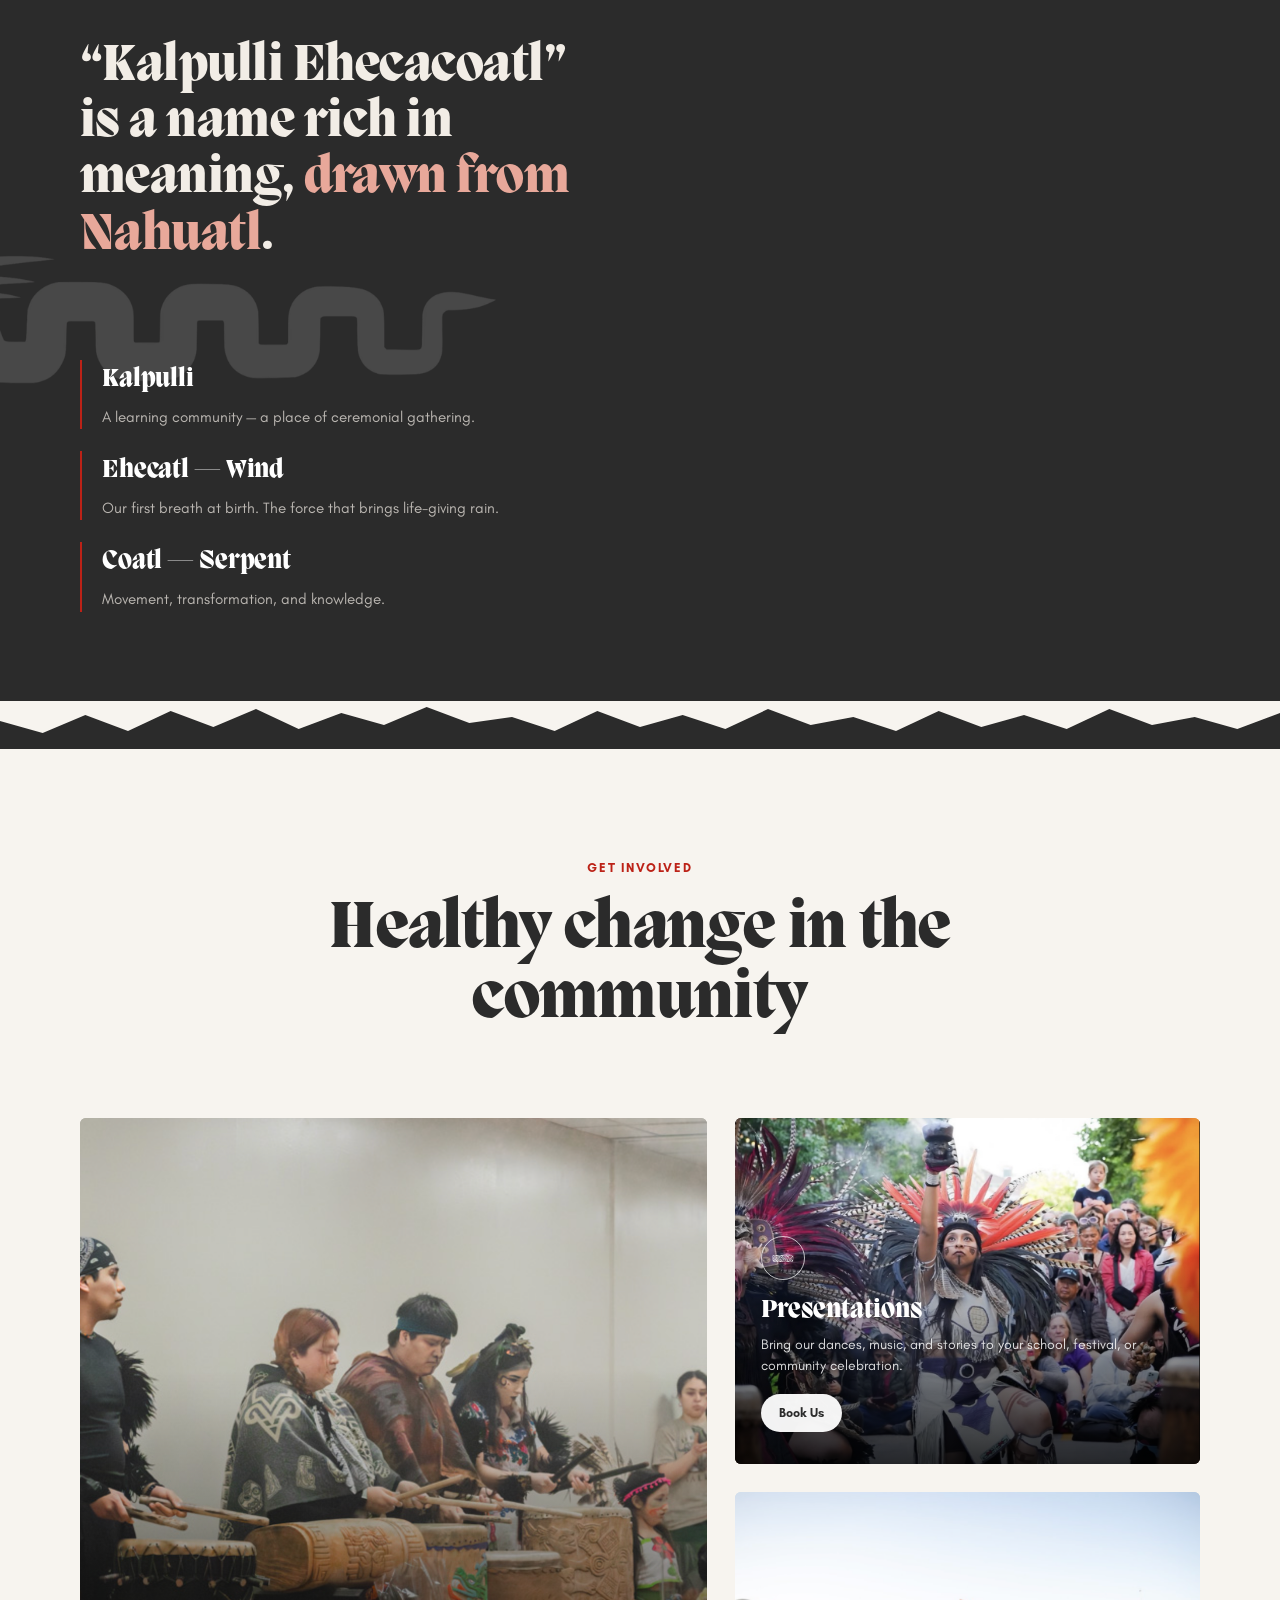
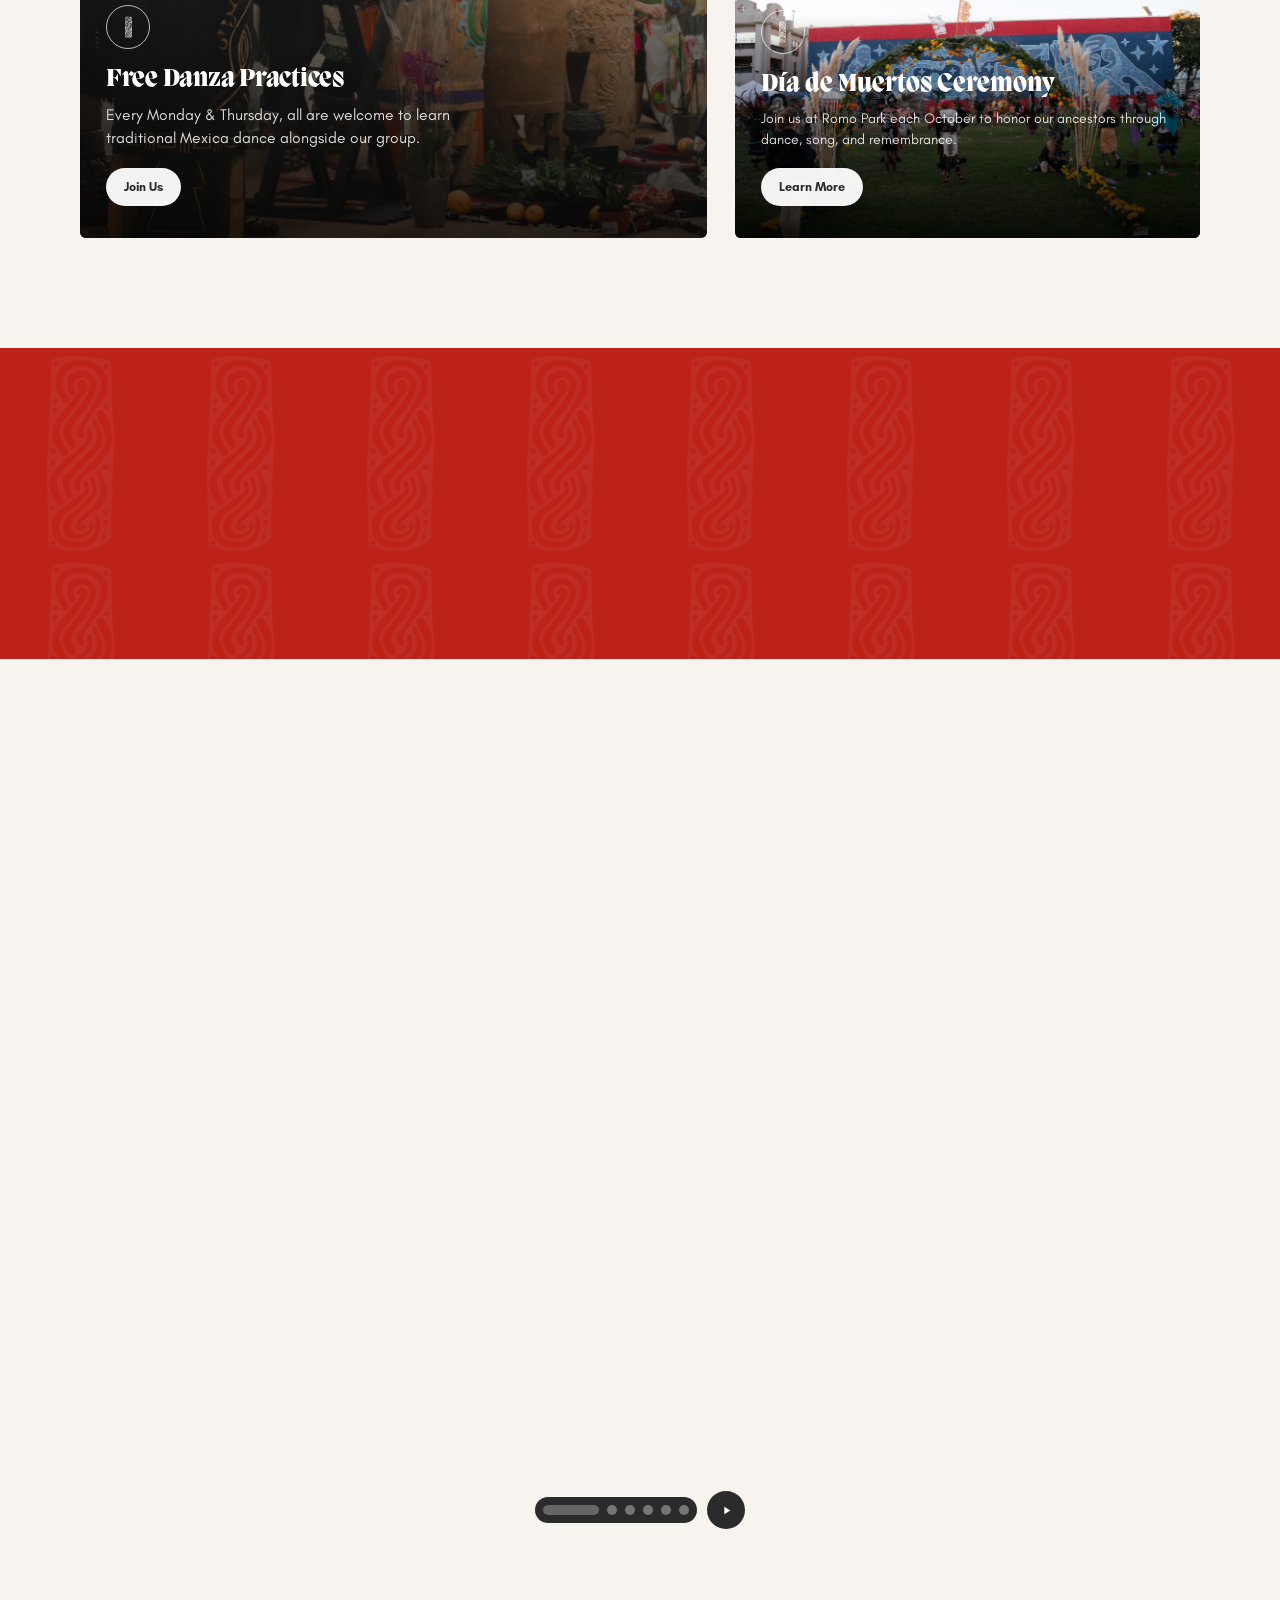
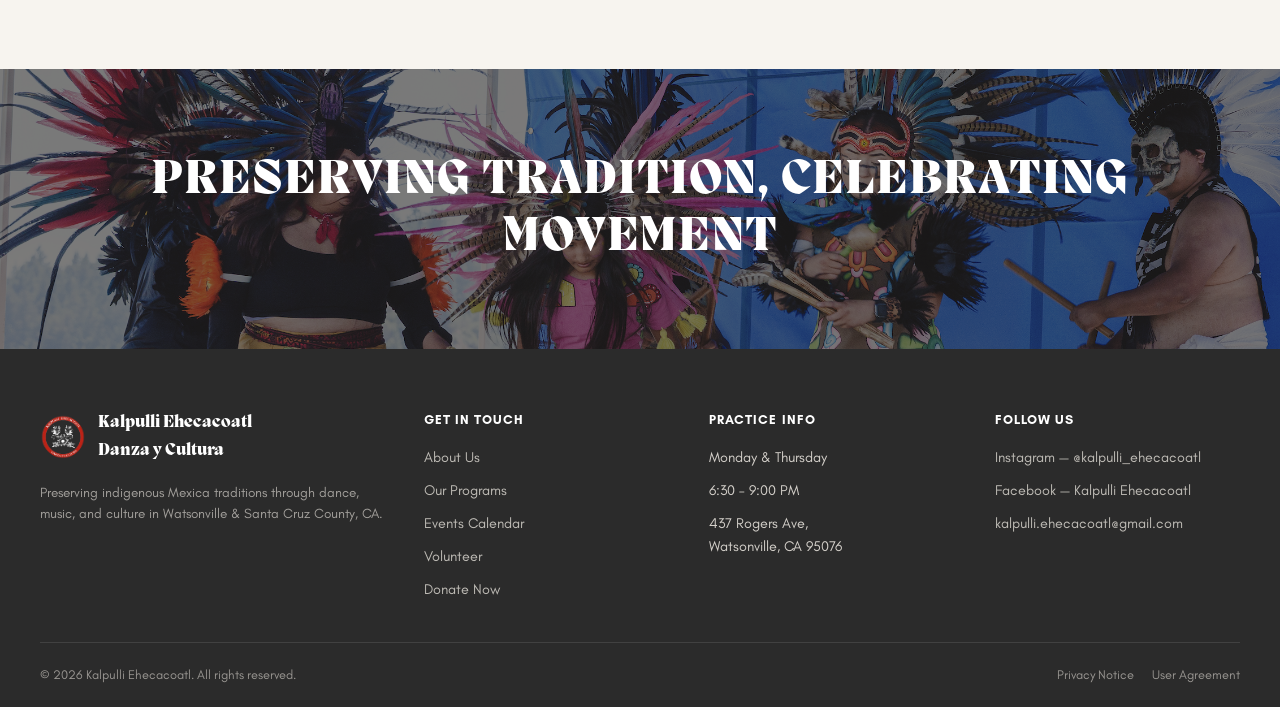
==== commit a832b3e2: "Add Get the Highlights gallery with timed dotnav, play/pause, and replay" ====
--- a/index.html
+++ b/index.html
@@ -208,6 +208,48 @@
   .banner .btn{padding:11px 26px;font-size:.82rem;transition:background .2s ease, color .2s ease, transform .2s ease;}
   .banner:hover .btn{transform:scale(1.05);}
 
+  /* ===== HIGHLIGHTS GALLERY — "Where You've Seen Us" ===== */
+  .highlights{position:relative;}
+  .highlights-stage{position:relative;border-radius:16px;overflow:hidden;aspect-ratio:16/8;isolation:isolate;background:var(--ink);}
+  .highlights-slide{position:absolute;inset:0;background-size:cover;background-position:center;opacity:0;transition:opacity .8s ease;}
+  .highlights-slide.is-active{opacity:1;z-index:1;}
+  .highlights-slide::before{content:'';position:absolute;inset:0;background:linear-gradient(180deg, rgba(0,0,0,0.05) 0%, rgba(0,0,0,0.15) 45%, rgba(0,0,0,0.78) 100%);}
+  .highlights-caption{position:absolute;left:0;right:0;bottom:0;padding:44px 48px;color:#fff;z-index:2;}
+  .highlights-caption .kicker{color:#e8a89a;text-align:left;margin-bottom:8px;}
+  .highlights-caption h3{font-family:var(--serif);font-weight:800;font-size:clamp(1.6rem,3.2vw,2.6rem);line-height:1.1;letter-spacing:-.01em;max-width:640px;}
+  .highlights-caption p{font-size:1rem;color:rgba(255,255,255,0.85);margin-top:12px;max-width:520px;}
+
+  /* Seal watermark inside the stage, echoing the site's recurring brand mark */
+  .highlights-stage .seal-spin{width:420px;opacity:.05;}
+
+  /* Controls: one pill-shaped dark bar centered below the stage — Apple's
+     "Get the highlights" pattern. Inactive items are plain small dots; only
+     the active item expands into a progress-bar pill. Play/pause sits at the
+     end of the same bar as its own separate pill. */
+  .highlights-controls{display:flex;justify-content:center;align-items:center;gap:10px;margin-top:28px;}
+
+  .highlights-dotnav{display:flex;align-items:center;gap:8px;list-style:none;background:var(--ink);border-radius:999px;padding:8px;}
+  .highlights-dotnav li{display:flex;}
+  .highlights-dotnav button{position:relative;display:block;width:10px;height:10px;border-radius:999px;background:rgba(255,255,255,0.35);border:none;cursor:pointer;padding:0;transition:width .35s cubic-bezier(.16,.8,.3,1), background .2s ease;}
+  .highlights-dotnav li.is-done button{background:rgba(255,255,255,0.7);}
+  .highlights-dotnav li.is-active button{width:56px;background:rgba(255,255,255,0.28);overflow:hidden;}
+  .highlights-dotnav li.is-active .fill{display:block;position:absolute;top:0;left:0;height:100%;width:0%;background:#fff;border-radius:999px;}
+  .highlights-dotnav li.is-active.is-done .fill{width:100%;transition:none;}
+  .highlights-dotnav .label{position:absolute;width:1px;height:1px;overflow:hidden;clip:rect(0,0,0,0);white-space:nowrap;}
+
+  .highlights-playpause{flex-shrink:0;width:38px;height:38px;border-radius:50%;border:none;background:var(--ink);display:flex;align-items:center;justify-content:center;cursor:pointer;transition:background .2s ease, transform .2s ease;}
+  .highlights-playpause:hover{background:var(--red-dark);transform:scale(1.06);}
+  .highlights-playpause svg{width:13px;height:13px;fill:#fff;}
+  .highlights-playpause .icon-pause{display:none;}
+  .highlights-playpause.is-playing .icon-play{display:none;}
+  .highlights-playpause.is-playing .icon-pause{display:block;}
+
+  @media (max-width: 900px){
+    .highlights-stage{aspect-ratio:4/5;}
+    .highlights-caption{padding:28px 24px;}
+    .highlights-dotnav li.is-active button{width:40px;}
+  }
+
   /* Quote */
   .quote-section{background:var(--red);color:#fff;padding:100px 0;text-align:center;}
   /* No italic Migra file available — oblique is browser-synthesized, acceptable for this quiet, lighter-weight moment */
@@ -453,31 +495,72 @@
   </div>
 </section>
 
-<!-- FEATURED PERFORMANCES -->
-<section class="section-tight" style="overflow:hidden;padding-bottom:140px;">
-  <img class="seal-spin" src="assets/logo_.webp" alt="">
+<!-- FEATURED PERFORMANCES / HIGHLIGHTS GALLERY -->
+<section class="section-tight highlights" style="overflow:hidden;padding-bottom:140px;">
   <div class="wrap" style="position:relative;z-index:1;">
     <div class="kicker reveal reveal-up">Where You've Seen Us</div>
-    <h2 class="section-title reveal reveal-up" style="margin-bottom:56px;">Featured Performances</h2>
-    <div class="banners reveal-stagger">
-      <a class="banner" href="#" style="background-image:url('assets/tedx-stage.jpg');">
-        <div class="banner-inner">
-          <h3>TEDx Mission College</h3>
-          <span class="btn btn-outline">Learn More</span>
+    <h2 class="section-title reveal reveal-up" style="margin-bottom:56px;">Get the Highlights</h2>
+
+    <div class="highlights-stage reveal reveal-up" data-highlights-stage>
+      <img class="seal-spin" src="assets/logo_.webp" alt="">
+
+      <div class="highlights-slide is-active" style="background-image:url('assets/tedx-stage.jpg');">
+        <div class="highlights-caption">
+          <div class="kicker">TEDx Mission College</div>
+          <h3>On stage at TEDx</h3>
+          <p>Sharing the story of Kalpulli Ehecacoatl with a stage built for big ideas.</p>
         </div>
-      </a>
-      <a class="banner" href="#" style="background-image:url('assets/tandy-beal-stage.png');">
-        <div class="banner-inner">
-          <h3>Santa Cruz Dance Week</h3>
-          <span class="btn btn-outline">Learn More</span>
+      </div>
+      <div class="highlights-slide" style="background-image:url('assets/Santa-Cruz-Dance-Week2026.png');">
+        <div class="highlights-caption">
+          <div class="kicker">Santa Cruz Dance Week</div>
+          <h3>An offering in the street</h3>
+          <p>Incense rises as a dancer honors the four directions before the crowd.</p>
         </div>
-      </a>
-      <a class="banner" href="#" style="background-image:url('assets/dia-de-muertos-1.png');">
-        <div class="banner-inner">
-          <h3>Día de Muertos</h3>
-          <span class="btn btn-outline">Learn More</span>
+      </div>
+      <div class="highlights-slide" style="background-image:url('assets/dia-de-muertos-1.png');">
+        <div class="highlights-caption">
+          <div class="kicker">Día de Muertos Ceremony</div>
+          <h3>Remembrance in regalia</h3>
+          <p>Honoring our ancestors through dance, song, and sacred ritual.</p>
         </div>
-      </a>
+      </div>
+      <div class="highlights-slide" style="background-image:url('assets/drum-circle.jpg');">
+        <div class="highlights-caption">
+          <div class="kicker">Free Danza Practices</div>
+          <h3>Where the drum teaches</h3>
+          <p>Every Monday &amp; Thursday, our community gathers to learn and grow together.</p>
+        </div>
+      </div>
+      <div class="highlights-slide" style="background-image:url('assets/marigold-arch.jpg');">
+        <div class="highlights-caption">
+          <div class="kicker">Día de Muertos, Watsonville</div>
+          <h3>Beneath the marigold arch</h3>
+          <p>The community gathers at Romo Park to celebrate life and memory together.</p>
+        </div>
+      </div>
+      <div class="highlights-slide" style="background-image:url('assets/tandy-beal-stage.png');">
+        <div class="highlights-caption">
+          <div class="kicker">Community Performance</div>
+          <h3>Moving as one</h3>
+          <p>Preserving tradition, celebrating movement — together, in community.</p>
+        </div>
+      </div>
+    </div>
+
+    <div class="highlights-controls">
+      <ul class="highlights-dotnav" role="tablist" data-highlights-dotnav>
+        <li class="is-active" role="presentation"><button role="tab" aria-selected="true" data-index="0"><span class="fill"></span><span class="label">TEDx Mission College</span></button></li>
+        <li role="presentation"><button role="tab" aria-selected="false" data-index="1"><span class="fill"></span><span class="label">Santa Cruz Dance Week</span></button></li>
+        <li role="presentation"><button role="tab" aria-selected="false" data-index="2"><span class="fill"></span><span class="label">Día de Muertos Ceremony</span></button></li>
+        <li role="presentation"><button role="tab" aria-selected="false" data-index="3"><span class="fill"></span><span class="label">Free Danza Practices</span></button></li>
+        <li role="presentation"><button role="tab" aria-selected="false" data-index="4"><span class="fill"></span><span class="label">Marigold Arch</span></button></li>
+        <li role="presentation"><button role="tab" aria-selected="false" data-index="5"><span class="fill"></span><span class="label">Community Performance</span></button></li>
+      </ul>
+      <button class="highlights-playpause is-playing" data-highlights-playpause aria-label="Pause highlights">
+        <svg class="icon-play" viewBox="0 0 24 24" fill="currentColor"><path d="M8 5v14l11-7z"/></svg>
+        <svg class="icon-pause" viewBox="0 0 24 24" fill="currentColor"><path d="M6 5h4v14H6zM14 5h4v14h-4z"/></svg>
+      </button>
     </div>
   </div>
 </section>
@@ -584,6 +667,146 @@
       a.addEventListener('click', closeMobileNav);
     });
   }
+
+  // "Get the Highlights" gallery — timed dotnav, play/pause, replay on end
+  (function(){
+    var stage = document.querySelector('[data-highlights-stage]');
+    if (!stage) return;
+
+    var SLIDE_DURATION = 5000; // ms per slide
+    var slides = stage.querySelectorAll('.highlights-slide');
+    var dotnavItems = document.querySelectorAll('[data-highlights-dotnav] > li');
+    var dotnavButtons = document.querySelectorAll('[data-highlights-dotnav] button');
+    var playPauseBtn = document.querySelector('[data-highlights-playpause]');
+    var total = slides.length;
+    var current = 0;
+    var isPlaying = true;
+    var isEnded = false;
+    var timerStart = null;
+    var rafId = null;
+
+    function goTo(index, opts){
+      opts = opts || {};
+      var prevIndex = current;
+      current = ((index % total) + total) % total;
+      isEnded = false;
+
+      slides[prevIndex].classList.remove('is-active');
+      slides[current].classList.add('is-active');
+
+      dotnavItems.forEach(function(li, i){
+        li.classList.toggle('is-active', i === current);
+        li.classList.toggle('is-done', !opts.userInitiated && i < current);
+        if (opts.userInitiated) li.classList.remove('is-done');
+        var fill = li.querySelector('.fill');
+        if (i === current) {
+          fill.style.transition = 'none';
+          fill.style.width = '0%';
+        } else if (i < current && !opts.userInitiated) {
+          fill.style.width = '100%';
+        } else if (opts.userInitiated) {
+          fill.style.transition = 'none';
+          fill.style.width = i < current ? '100%' : '0%';
+        }
+        dotnavButtons[i].setAttribute('aria-selected', i === current ? 'true' : 'false');
+      });
+
+      timerStart = performance.now();
+    }
+
+    function startFill(){
+      var fill = dotnavItems[current].querySelector('.fill');
+      requestAnimationFrame(function(){
+        fill.style.transition = 'width ' + SLIDE_DURATION + 'ms linear';
+        fill.style.width = '100%';
+      });
+    }
+
+    function tick(now){
+      if (!isPlaying || reduceMotion) return;
+      var elapsed = now - timerStart;
+      if (elapsed >= SLIDE_DURATION) {
+        if (current === total - 1) {
+          // Reached the end: stop and show a replay affordance
+          isEnded = true;
+          isPlaying = false;
+          updatePlayPauseUI();
+          dotnavItems[current].querySelector('.fill').style.width = '100%';
+          return;
+        }
+        goTo(current + 1);
+        startFill();
+      }
+      rafId = requestAnimationFrame(tick);
+    }
+
+    function play(){
+      if (isEnded) {
+        goTo(0);
+      }
+      isPlaying = true;
+      isEnded = false;
+      updatePlayPauseUI();
+      startFill();
+      timerStart = performance.now();
+      cancelAnimationFrame(rafId);
+      rafId = requestAnimationFrame(tick);
+    }
+
+    function pause(){
+      isPlaying = false;
+      updatePlayPauseUI();
+      cancelAnimationFrame(rafId);
+      // Freeze the fill exactly where it is rather than jumping
+      var fill = dotnavItems[current].querySelector('.fill');
+      var computedWidth = getComputedStyle(fill).width;
+      var trackWidth = fill.parentElement.getBoundingClientRect().width;
+      var pct = trackWidth ? (parseFloat(computedWidth) / trackWidth) * 100 : 0;
+      fill.style.transition = 'none';
+      fill.style.width = pct + '%';
+    }
+
+    function updatePlayPauseUI(){
+      playPauseBtn.classList.toggle('is-playing', isPlaying);
+      playPauseBtn.setAttribute('aria-label', isPlaying ? 'Pause highlights' : (isEnded ? 'Replay highlights' : 'Play highlights'));
+    }
+
+    playPauseBtn.addEventListener('click', function(){
+      if (isPlaying) { pause(); } else { play(); }
+    });
+
+    dotnavButtons.forEach(function(btn, i){
+      btn.addEventListener('click', function(){
+        goTo(i, {userInitiated: true});
+        if (isPlaying || isEnded) { play(); }
+      });
+    });
+
+    // Pause when the gallery scrolls out of view; resume when it returns (if it was playing)
+    var wasPlayingBeforeHidden = true;
+    if ('IntersectionObserver' in window) {
+      var visIo = new IntersectionObserver(function(entries){
+        entries.forEach(function(entry){
+          if (!entry.isIntersecting && isPlaying) {
+            wasPlayingBeforeHidden = true;
+            pause();
+          } else if (entry.isIntersecting && wasPlayingBeforeHidden && !isEnded) {
+            play();
+          }
+        });
+      }, {threshold: 0.3});
+      visIo.observe(stage);
+    }
+
+    if (reduceMotion) {
+      // Respect reduced motion: no autoplay, static first slide, manual nav only
+      isPlaying = false;
+      updatePlayPauseUI();
+      dotnavItems.forEach(function(li, i){ li.querySelector('.fill').style.width = i === 0 ? '0%' : '0%'; });
+    } else {
+      play();
+    }
+  })();
 
   // Kalpulli (gathering): reveal elements as they scroll into view
   var revealTargets = document.querySelectorAll('.reveal, .reveal-stagger, .torn-edge, .quote-section');
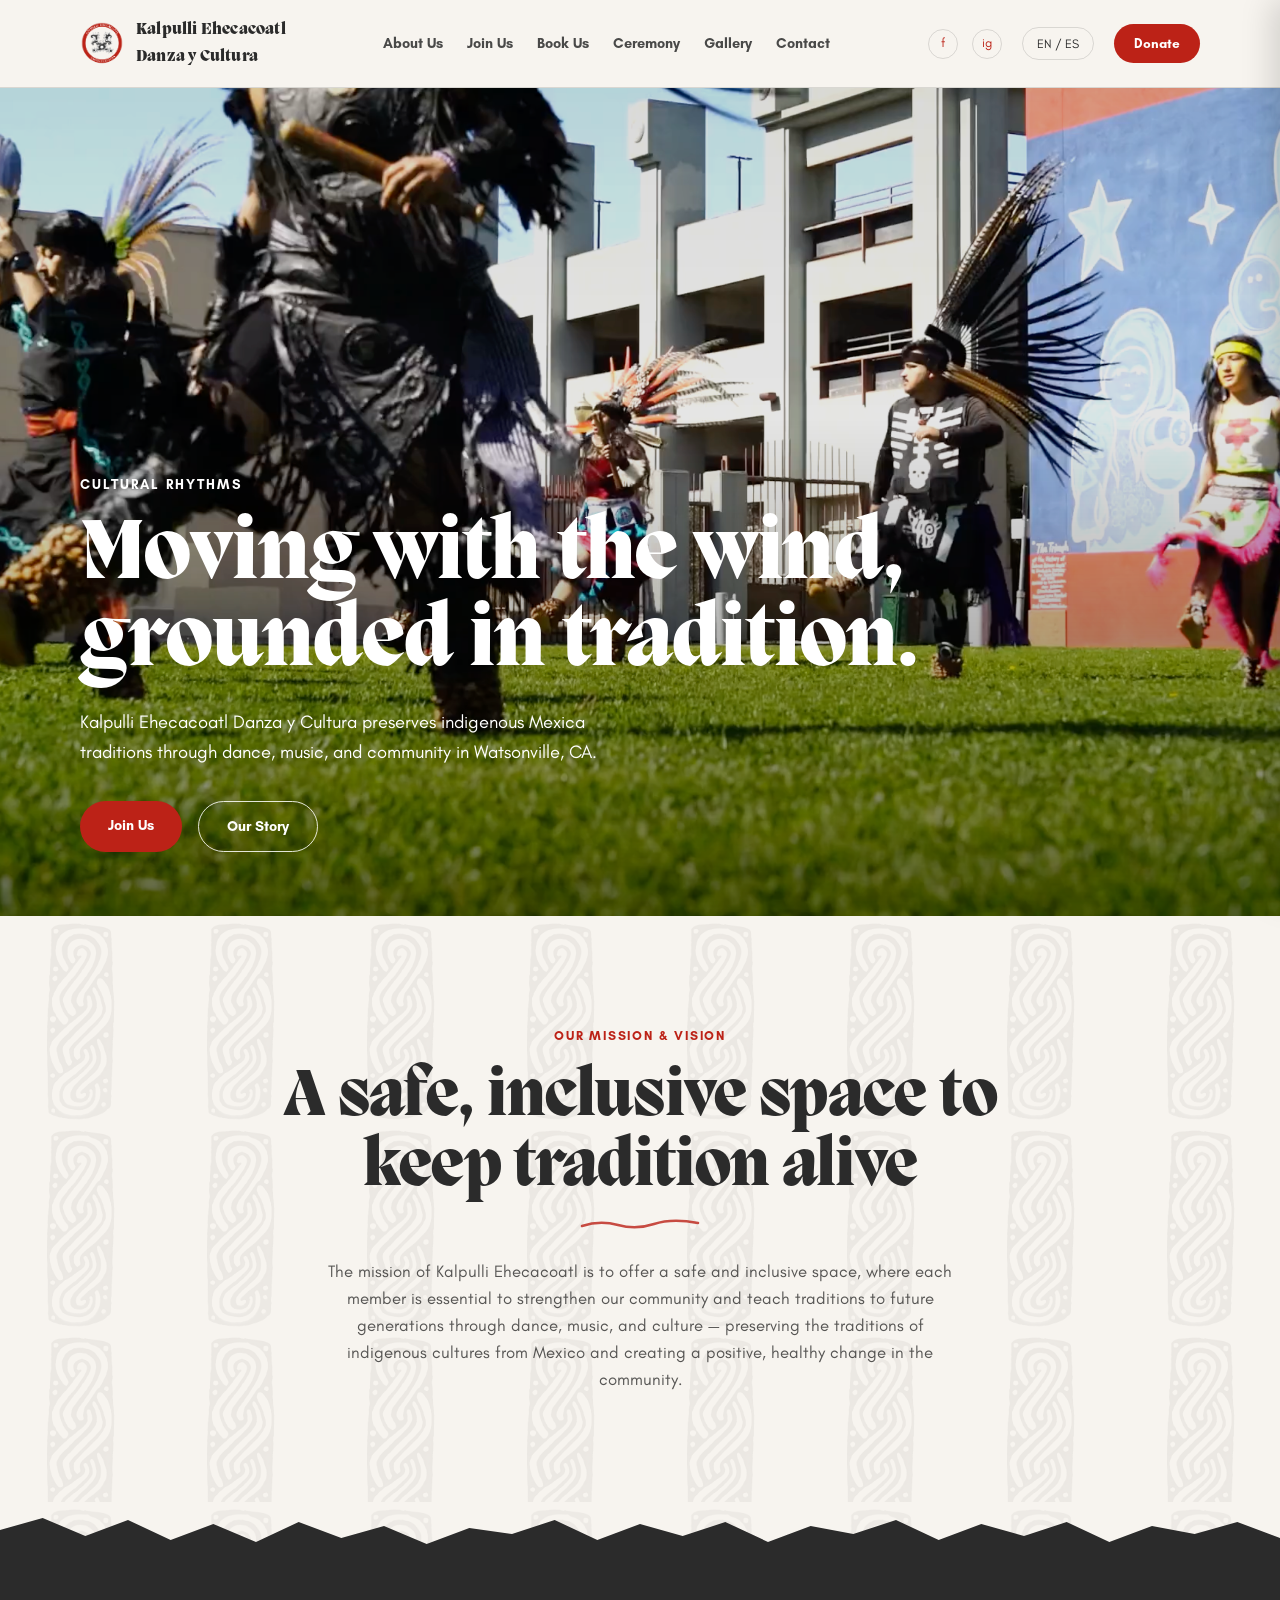
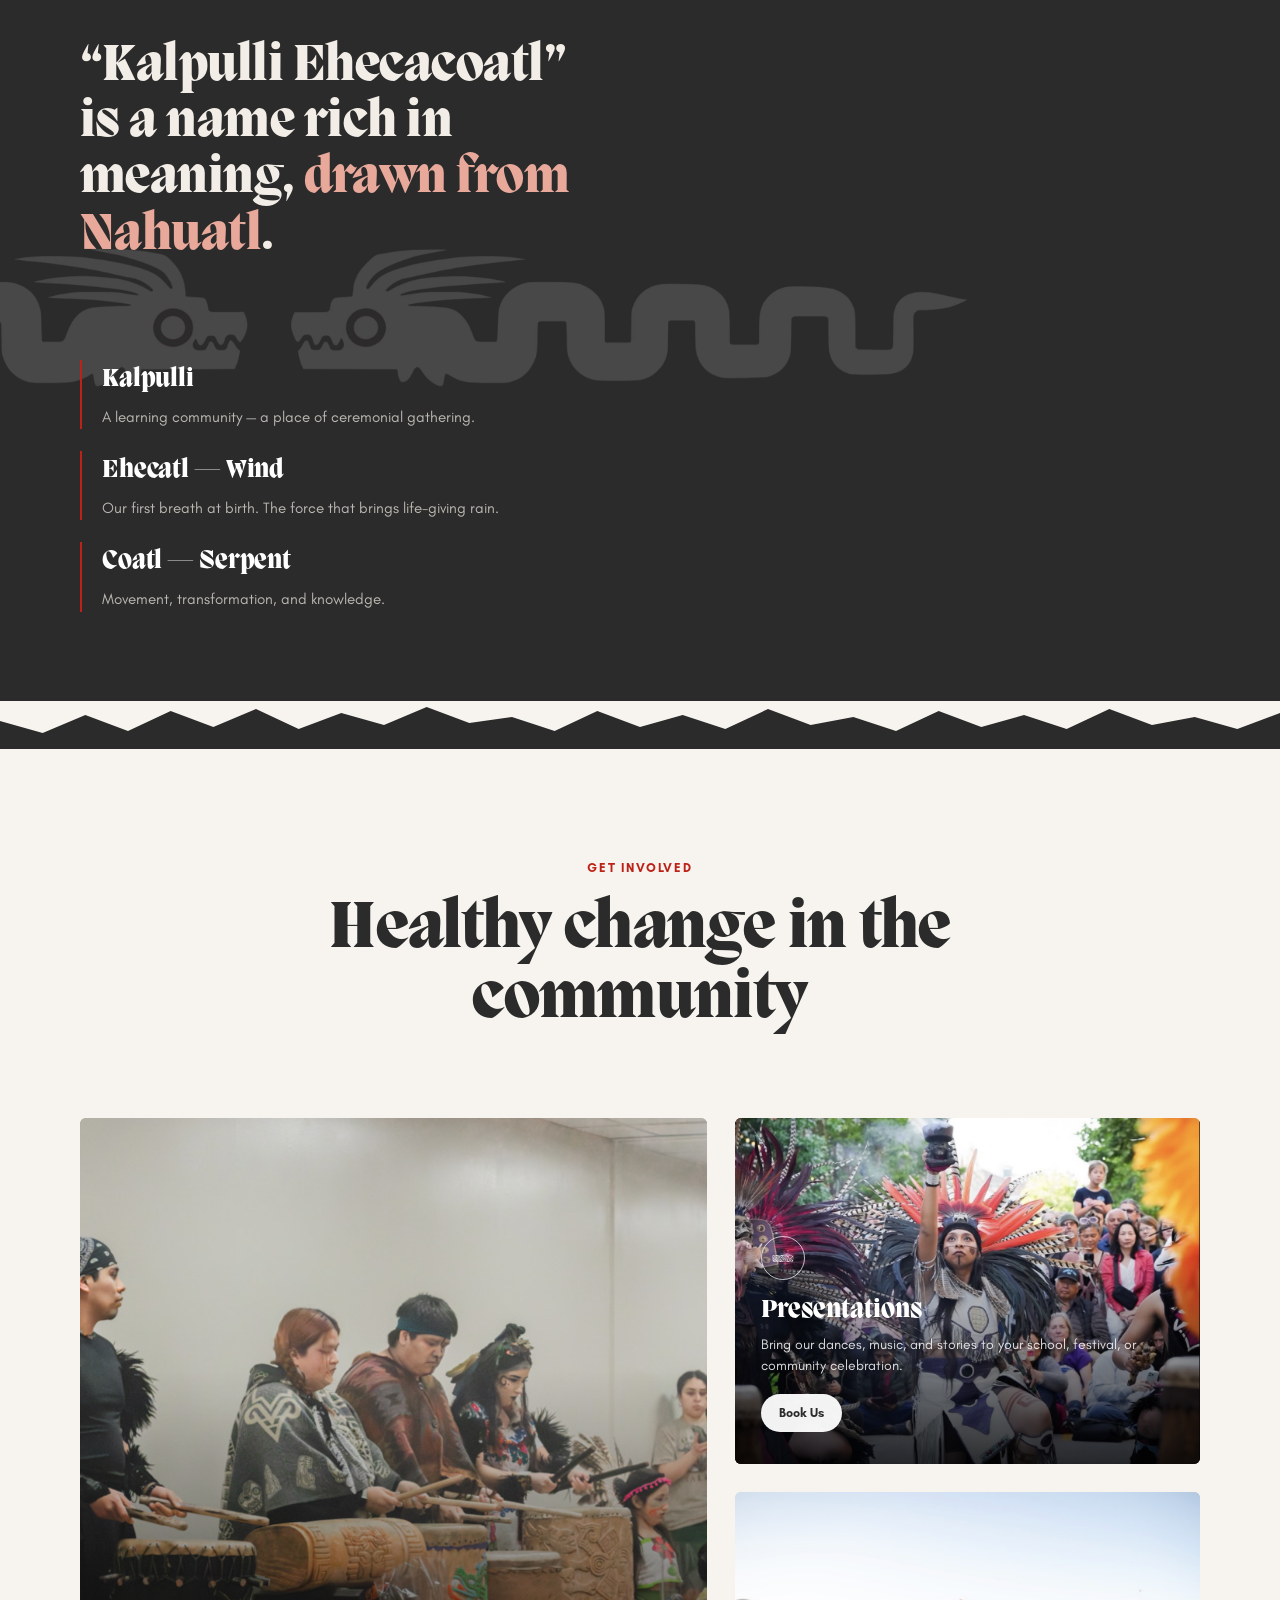
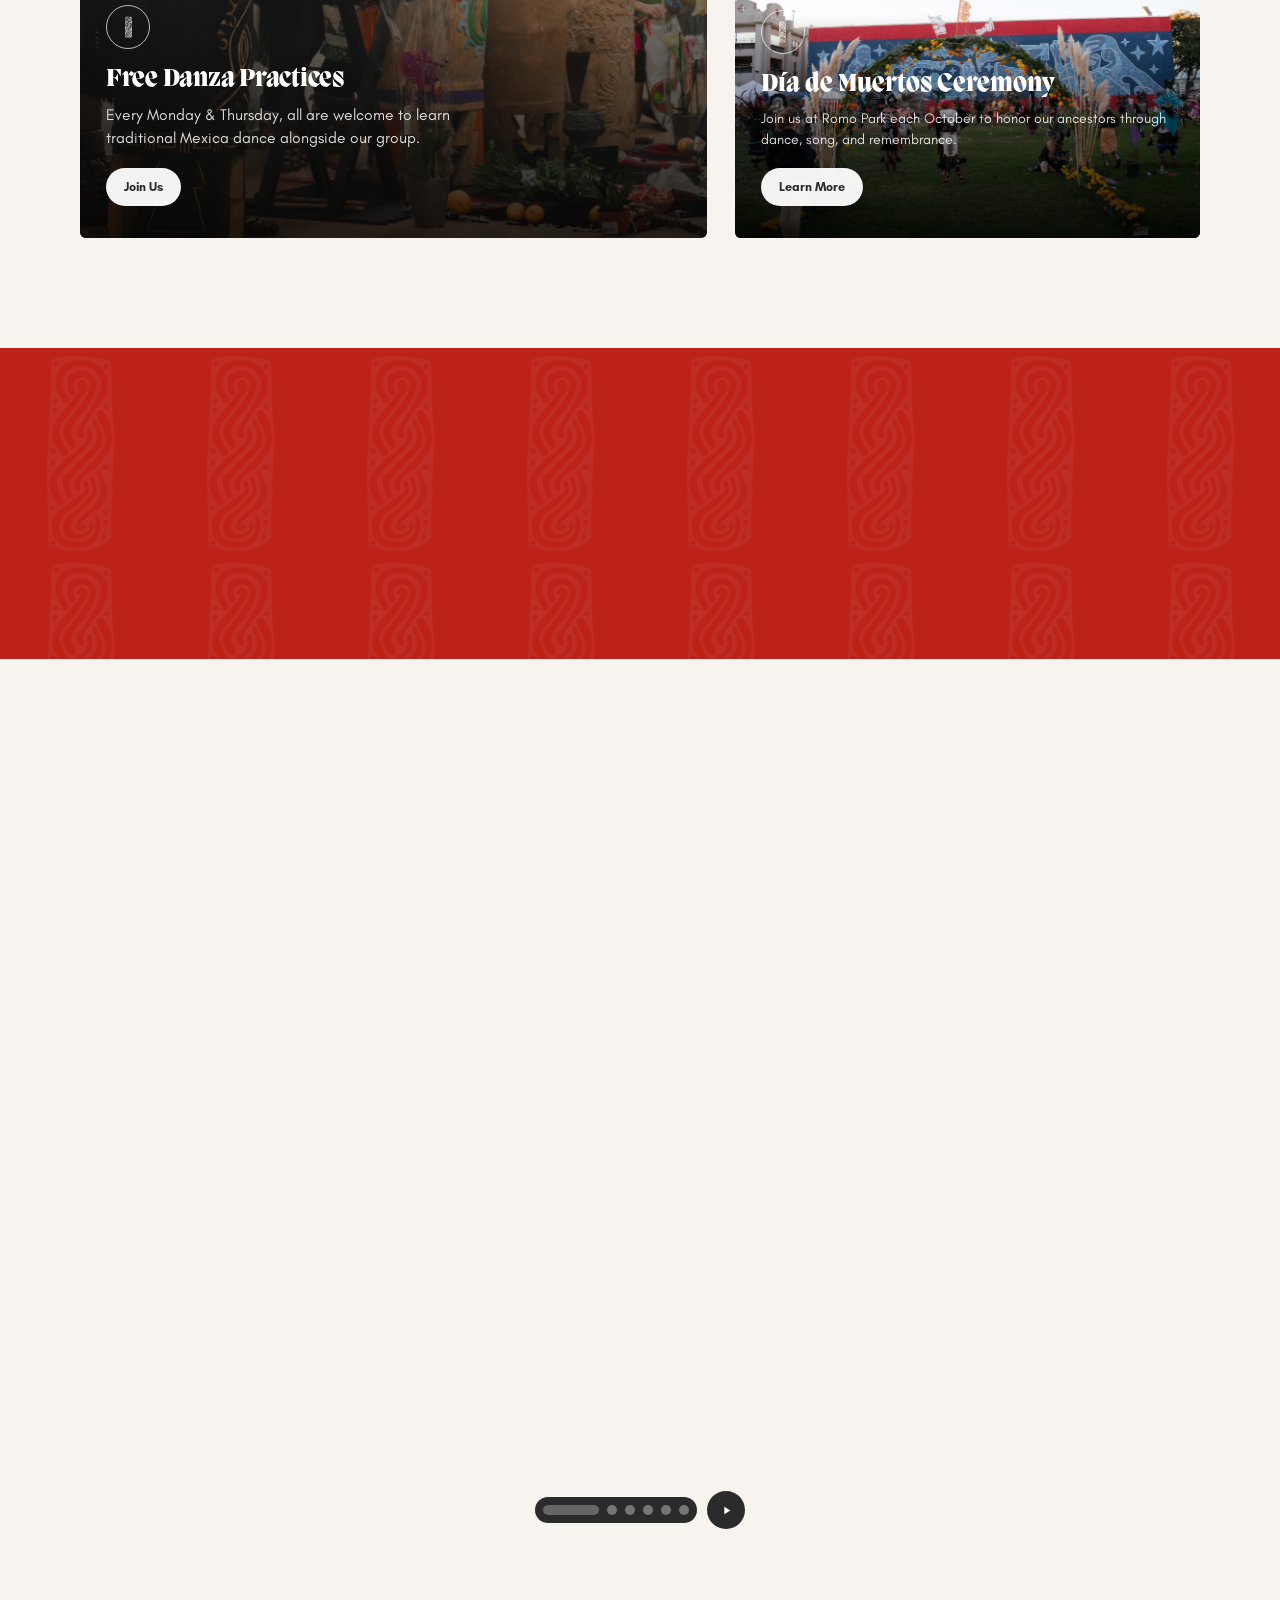
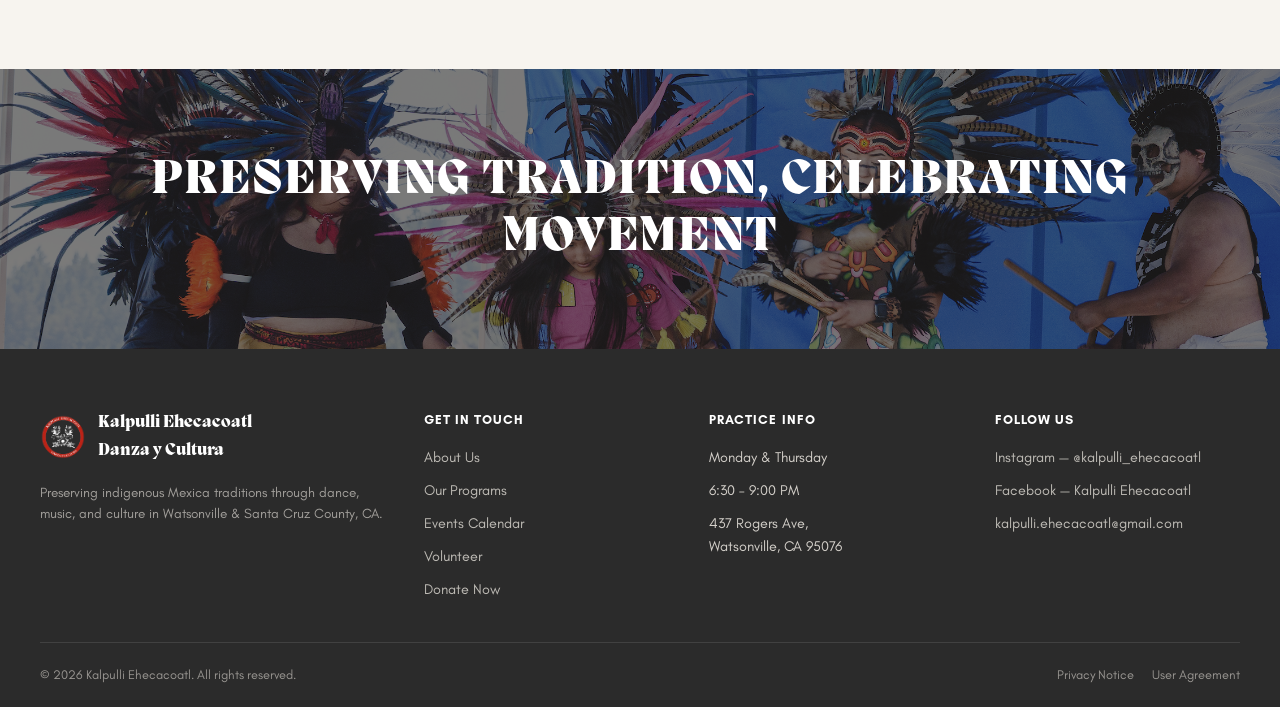
==== commit c844f282: "Add missing font files and replay icon fix" ====
--- a/index.html
+++ b/index.html
@@ -240,9 +240,14 @@
   .highlights-playpause{flex-shrink:0;width:38px;height:38px;border-radius:50%;border:none;background:var(--ink);display:flex;align-items:center;justify-content:center;cursor:pointer;transition:background .2s ease, transform .2s ease;}
   .highlights-playpause:hover{background:var(--red-dark);transform:scale(1.06);}
   .highlights-playpause svg{width:13px;height:13px;fill:#fff;}
-  .highlights-playpause .icon-pause{display:none;}
-  .highlights-playpause.is-playing .icon-play{display:none;}
+  /* Three mutually exclusive icon states: play (paused, not ended), pause (playing), replay (ended) */
+  .highlights-playpause .icon-play,
+  .highlights-playpause .icon-pause,
+  .highlights-playpause .icon-replay{display:none;}
   .highlights-playpause.is-playing .icon-pause{display:block;}
+  .highlights-playpause:not(.is-playing):not(.is-ended) .icon-play{display:block;}
+  .highlights-playpause.is-ended .icon-replay{display:block;}
+  .highlights-playpause.is-ended svg{width:14px;height:14px;}
 
   @media (max-width: 900px){
     .highlights-stage{aspect-ratio:4/5;}
@@ -560,6 +565,7 @@
       <button class="highlights-playpause is-playing" data-highlights-playpause aria-label="Pause highlights">
         <svg class="icon-play" viewBox="0 0 24 24" fill="currentColor"><path d="M8 5v14l11-7z"/></svg>
         <svg class="icon-pause" viewBox="0 0 24 24" fill="currentColor"><path d="M6 5h4v14H6zM14 5h4v14h-4z"/></svg>
+        <svg class="icon-replay" viewBox="0 0 24 24" fill="currentColor"><path d="M12 5V1L7 6l5 5V7c3.31 0 6 2.69 6 6s-2.69 6-6 6-6-2.69-6-6H4c0 4.42 3.58 8 8 8s8-3.58 8-8-3.58-8-8-8z"/></svg>
       </button>
     </div>
   </div>
@@ -768,6 +774,7 @@
 
     function updatePlayPauseUI(){
       playPauseBtn.classList.toggle('is-playing', isPlaying);
+      playPauseBtn.classList.toggle('is-ended', isEnded);
       playPauseBtn.setAttribute('aria-label', isPlaying ? 'Pause highlights' : (isEnded ? 'Replay highlights' : 'Play highlights'));
     }
 
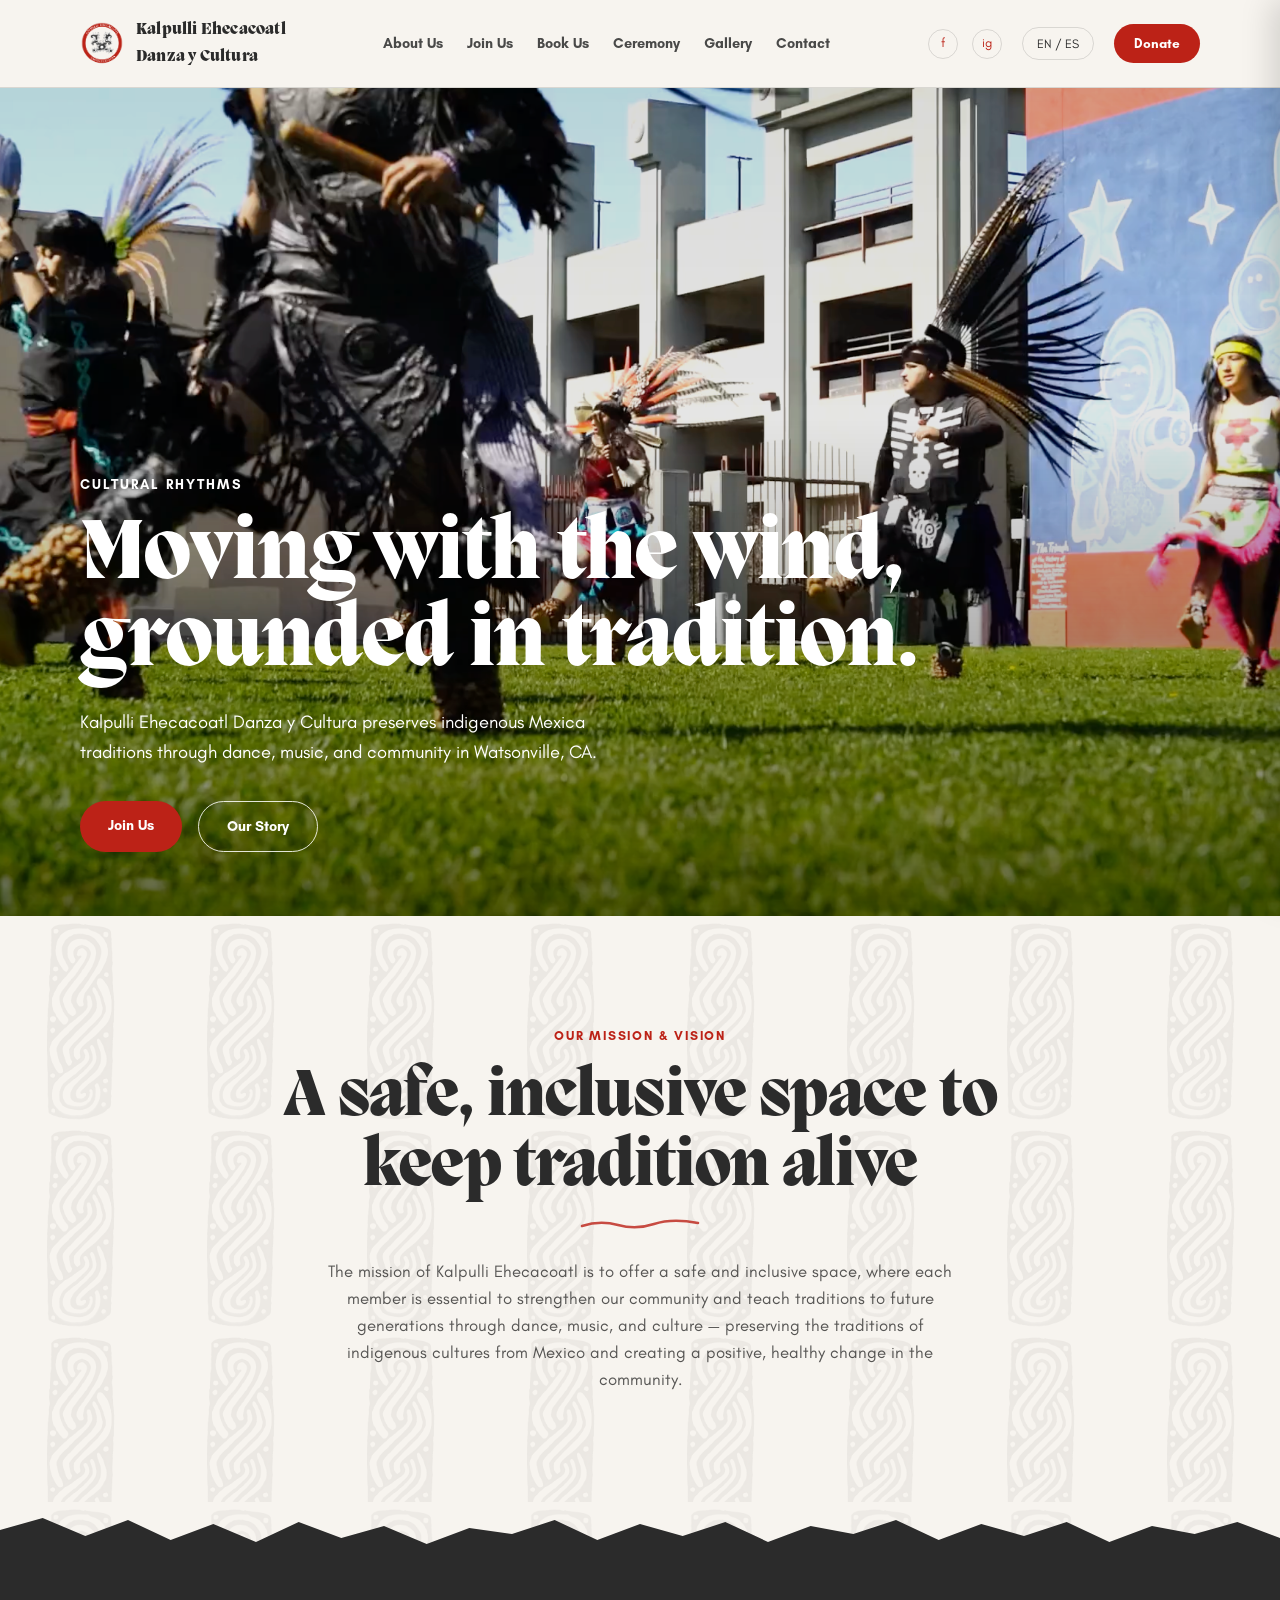
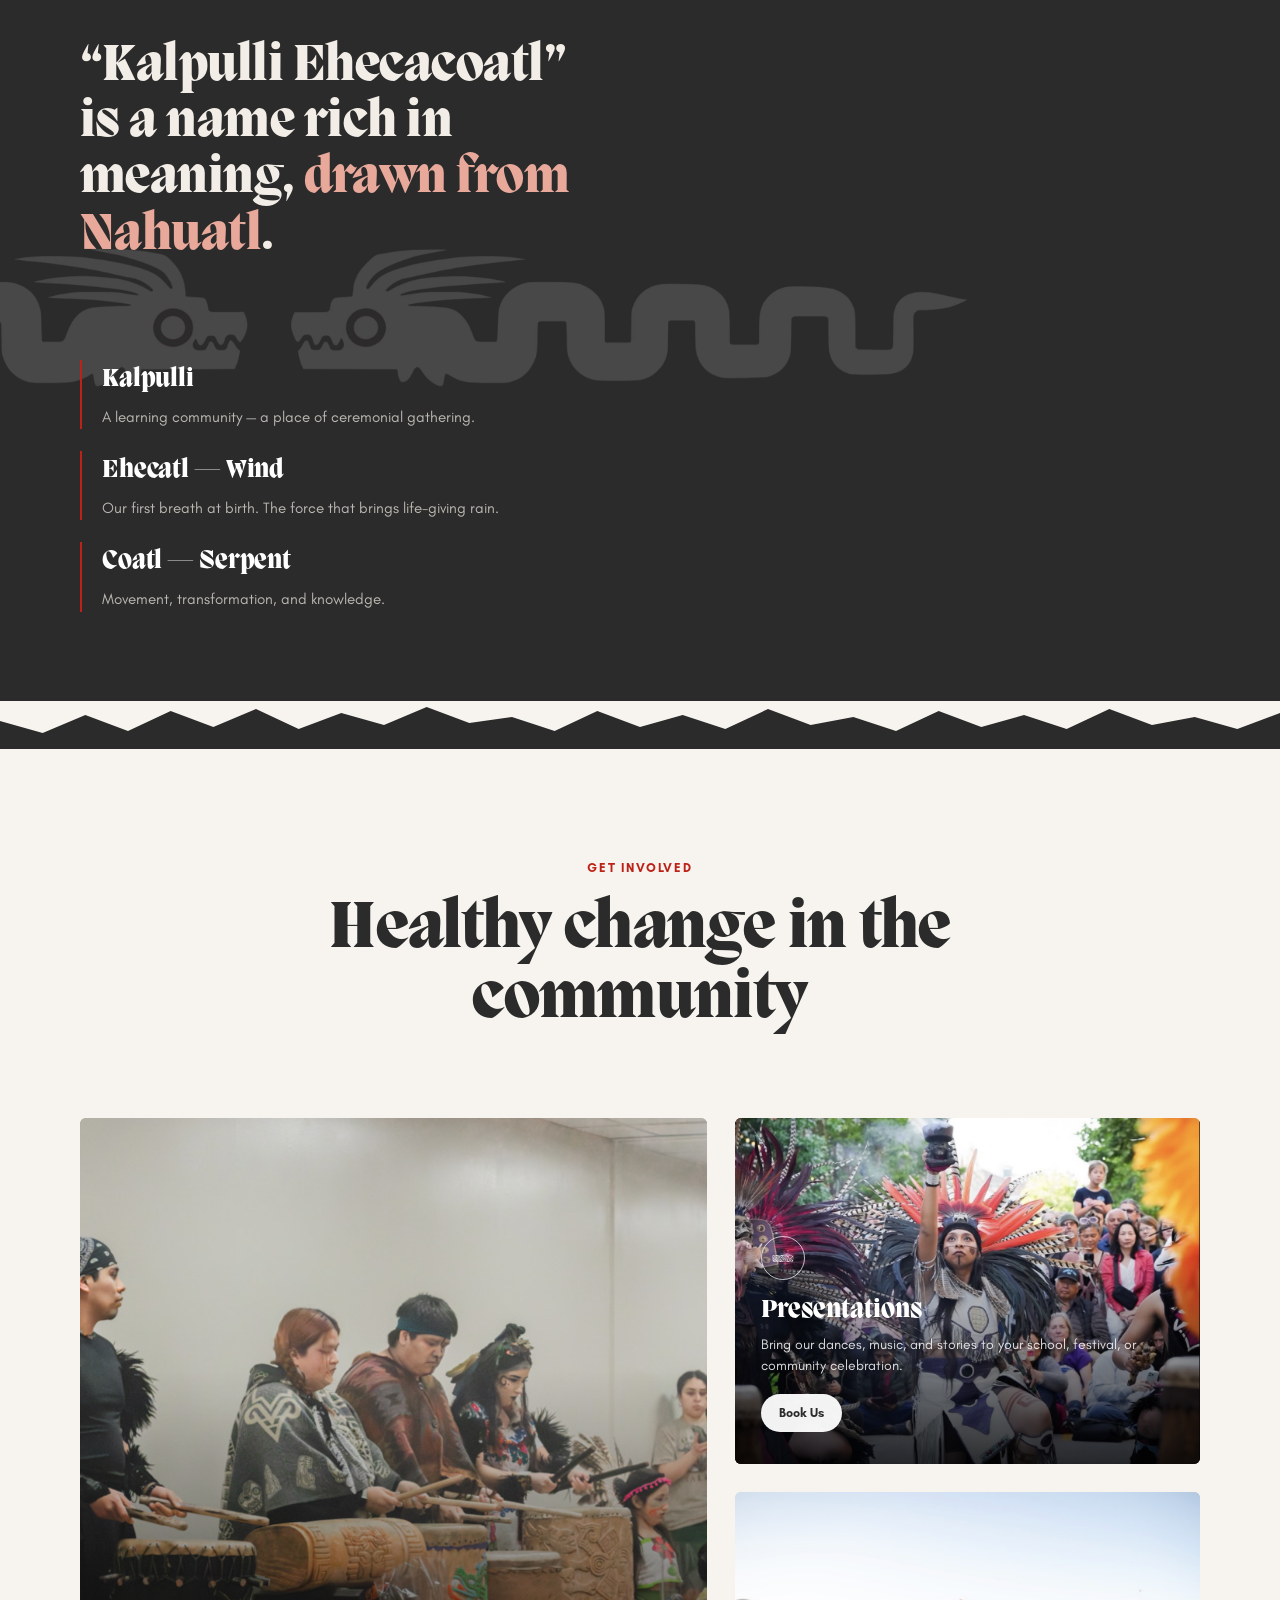
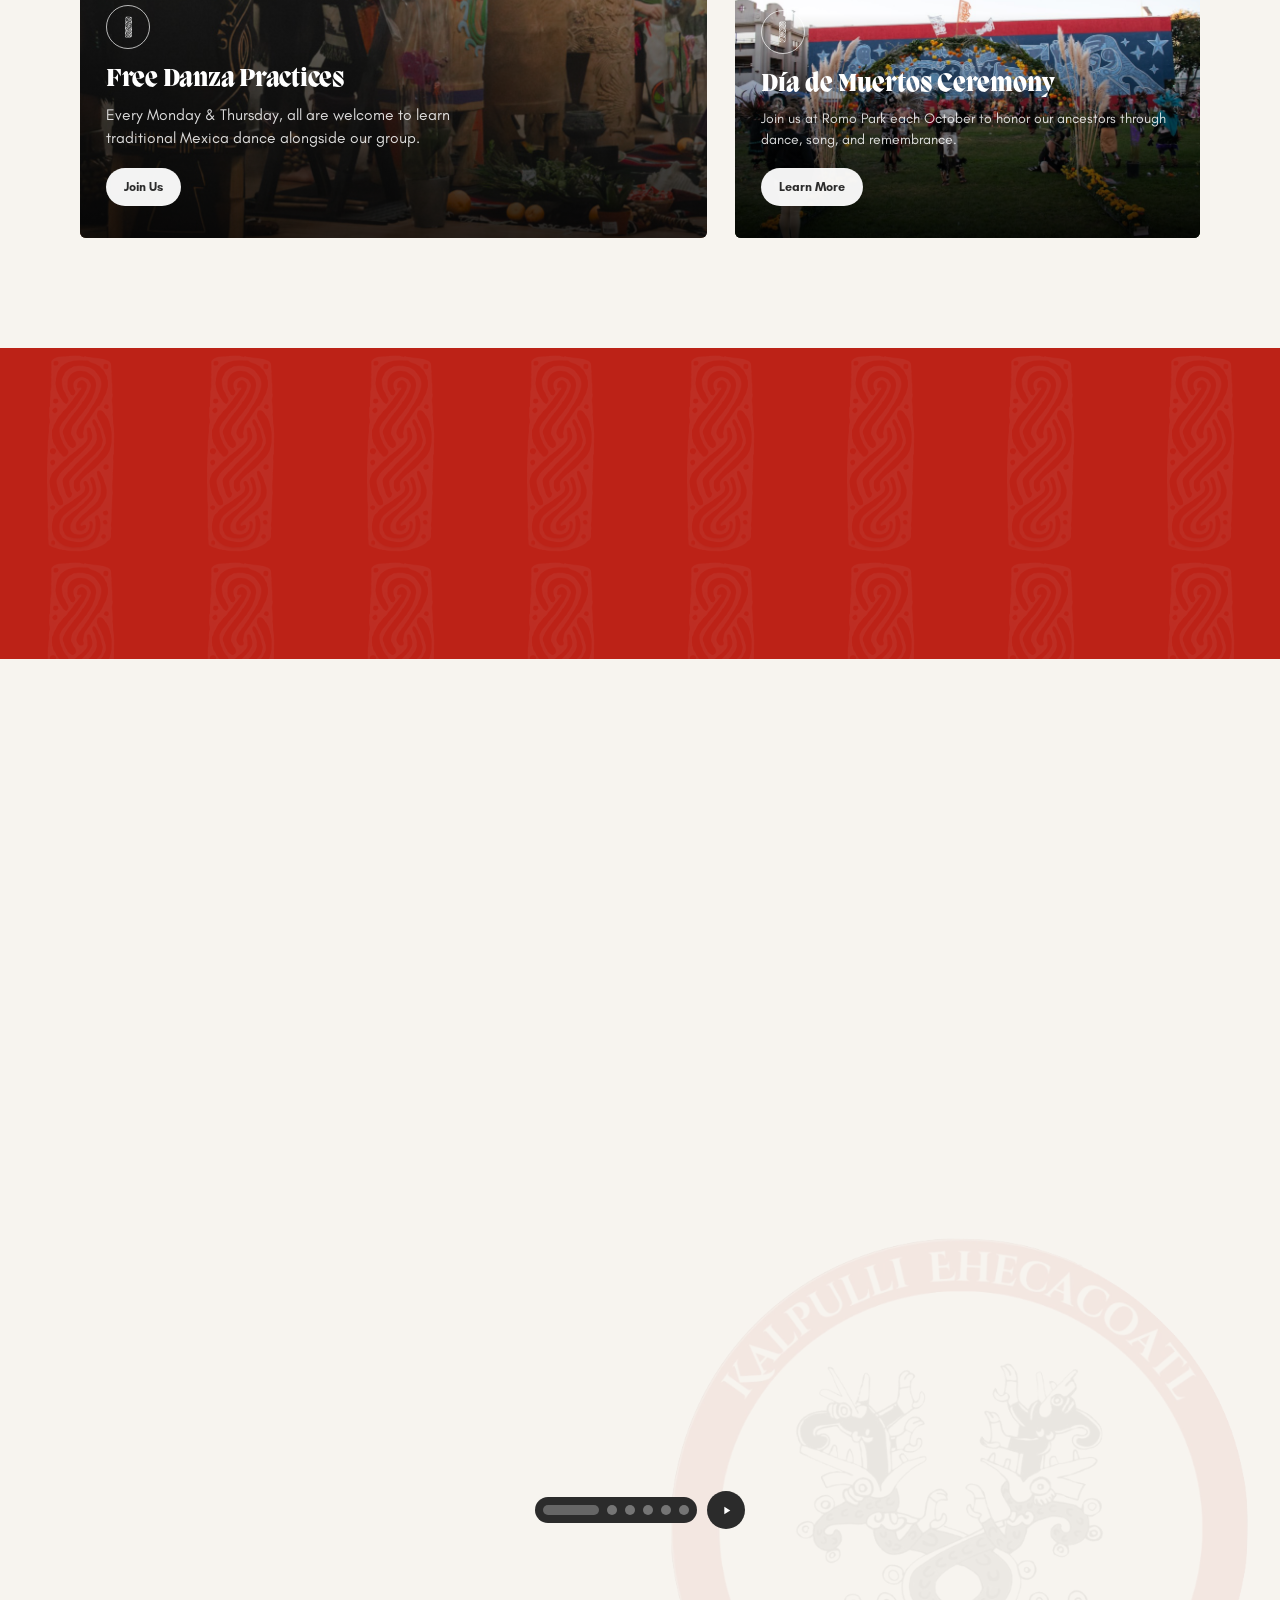
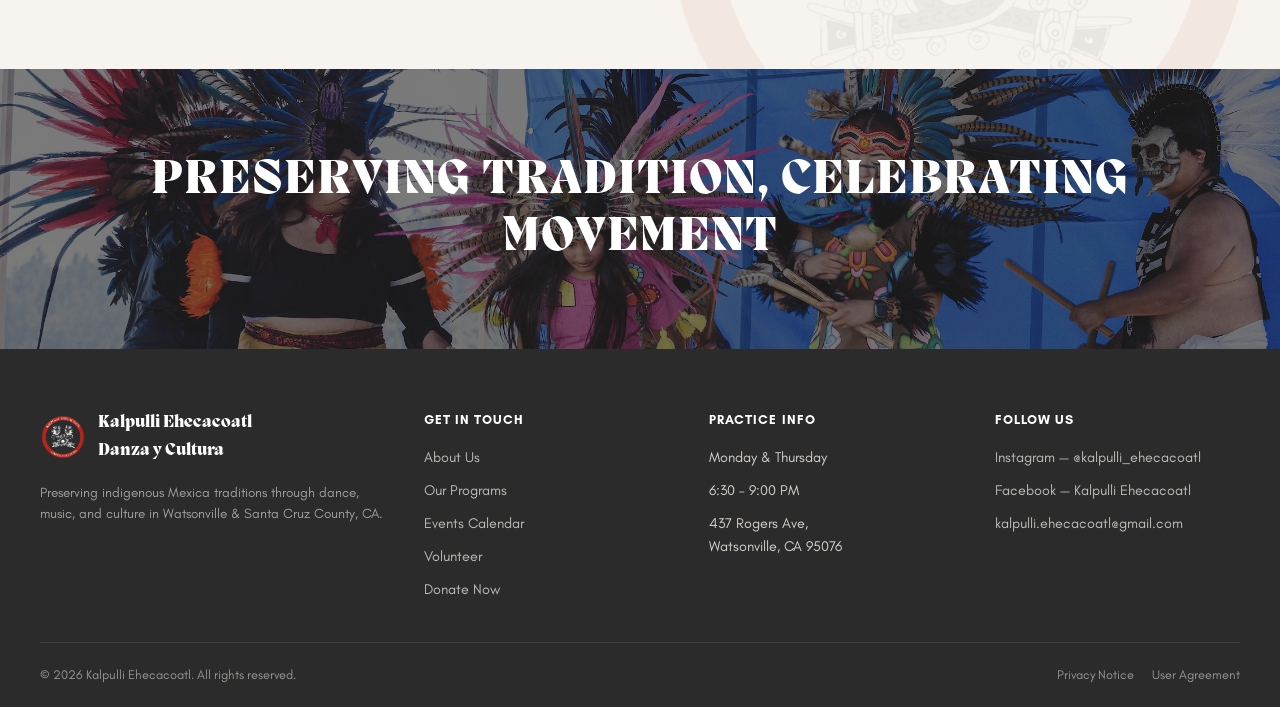
==== commit 488e9f34: "Move rotating seal watermark out from behind gallery photos" ====
--- a/index.html
+++ b/index.html
@@ -20,32 +20,32 @@
 <link rel="preconnect" href="https://fonts.gstatic.com" crossorigin>
 <link href="https://fonts.googleapis.com/css2?family=Figtree:wght@400;500;600;700&family=Playfair+Display:ital,wght@0,500;0,600;0,700;1,500&display=swap" rel="stylesheet">
 <style>
-  /* Real licensed brand fonts, self-hosted from /assets/fonts.
+  /* Real licensed brand fonts, self-hosted from /fonts (project root, alongside /assets).
      Playfair Display remains loaded as the fallback while these load / if a file is missing. */
   @font-face{
     font-family:'Migra';
-    src:url('assets/fonts/Migra-Extrabold.otf') format('opentype');
+    src:url('fonts/Migra-Extrabold.otf') format('opentype');
     font-weight:800;
     font-style:normal;
     font-display:swap;
   }
   @font-face{
     font-family:'Migra';
-    src:url('assets/fonts/Migra-Extralight.otf') format('opentype');
+    src:url('fonts/Migra-Extralight.otf') format('opentype');
     font-weight:200;
     font-style:normal;
     font-display:swap;
   }
   @font-face{
     font-family:'Glacial Indifference';
-    src:url('assets/fonts/GlacialIndifference-Bold.otf') format('opentype');
+    src:url('fonts/GlacialIndifference-Bold.otf') format('opentype');
     font-weight:700;
     font-style:normal;
     font-display:swap;
   }
   @font-face{
     font-family:'Glacial Indifference';
-    src:url('assets/fonts/GlacialIndifference-Regular.otf') format('opentype');
+    src:url('fonts/GlacialIndifference-Regular.otf') format('opentype');
     font-weight:400;
     font-style:normal;
     font-display:swap;
@@ -502,12 +502,12 @@
 
 <!-- FEATURED PERFORMANCES / HIGHLIGHTS GALLERY -->
 <section class="section-tight highlights" style="overflow:hidden;padding-bottom:140px;">
+  <img class="seal-spin" src="assets/logo_.webp" alt="">
   <div class="wrap" style="position:relative;z-index:1;">
     <div class="kicker reveal reveal-up">Where You've Seen Us</div>
     <h2 class="section-title reveal reveal-up" style="margin-bottom:56px;">Get the Highlights</h2>
 
     <div class="highlights-stage reveal reveal-up" data-highlights-stage>
-      <img class="seal-spin" src="assets/logo_.webp" alt="">
 
       <div class="highlights-slide is-active" style="background-image:url('assets/tedx-stage.jpg');">
         <div class="highlights-caption">
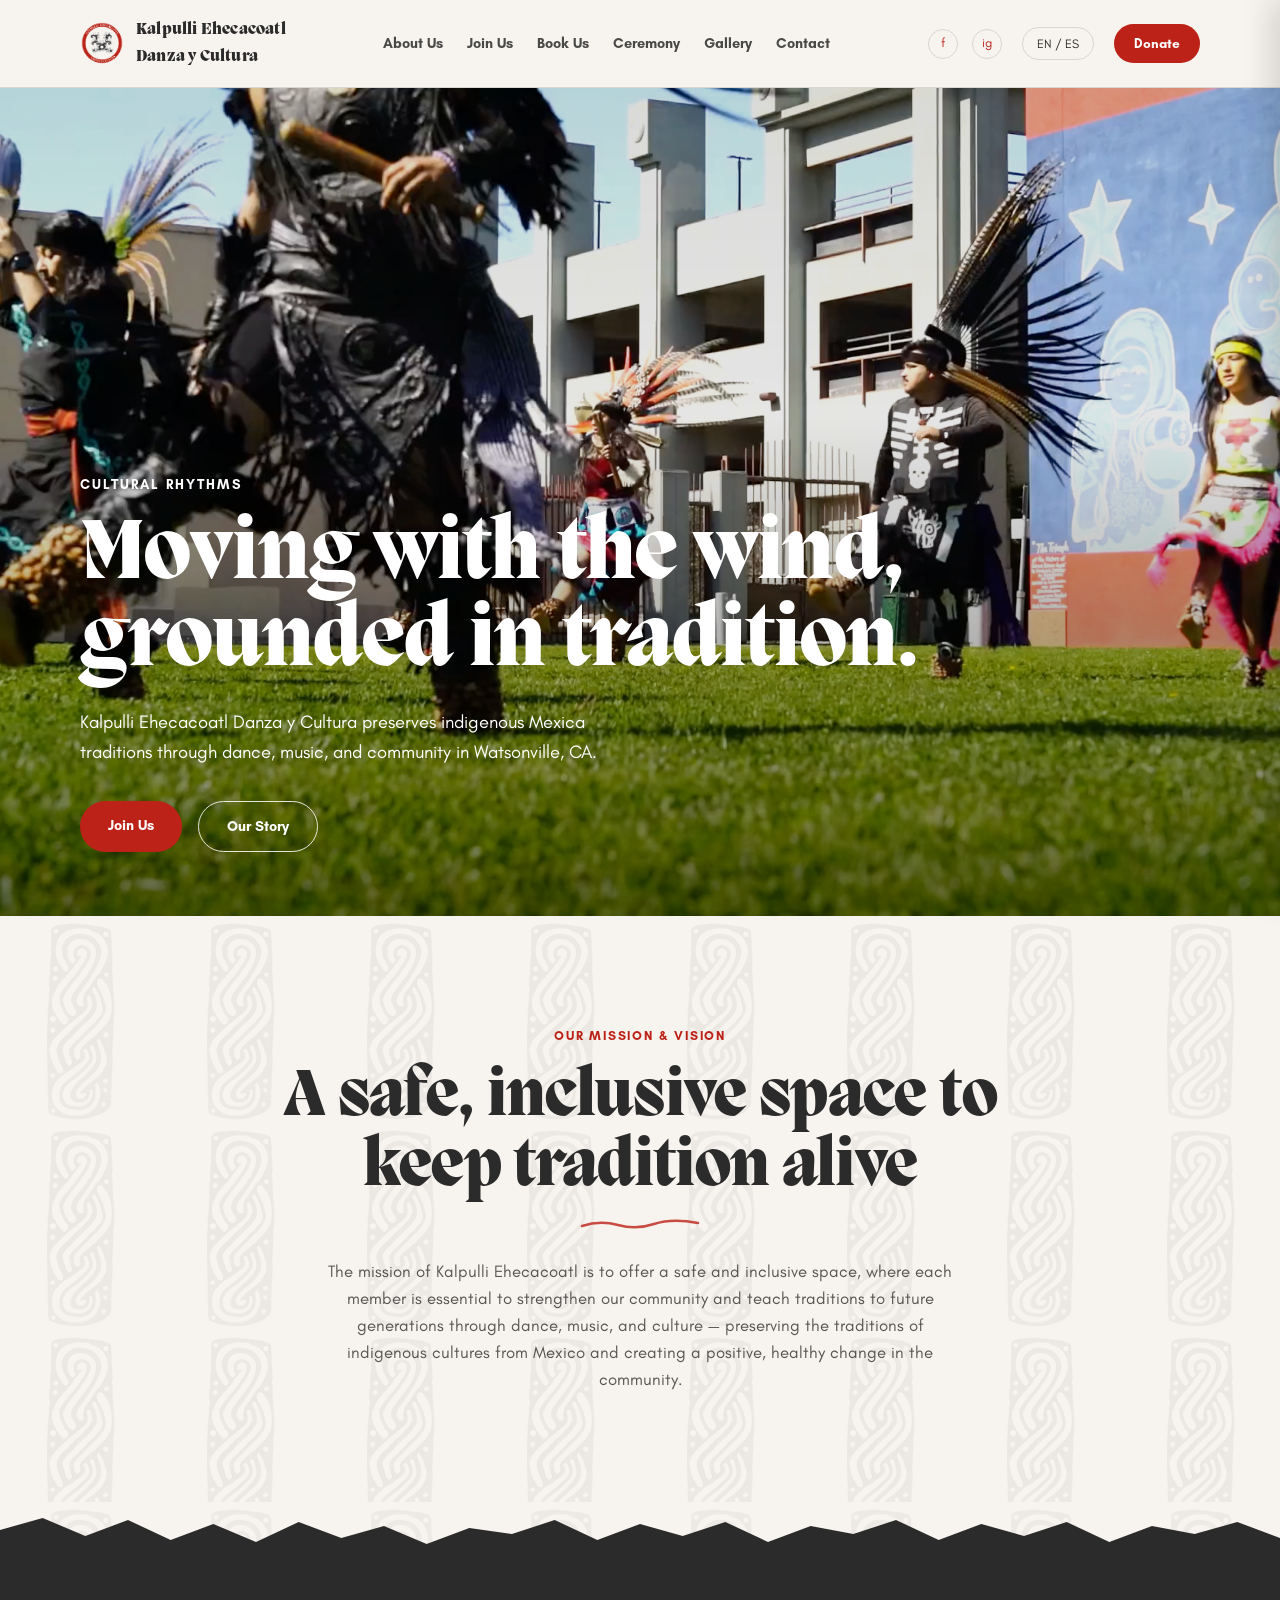
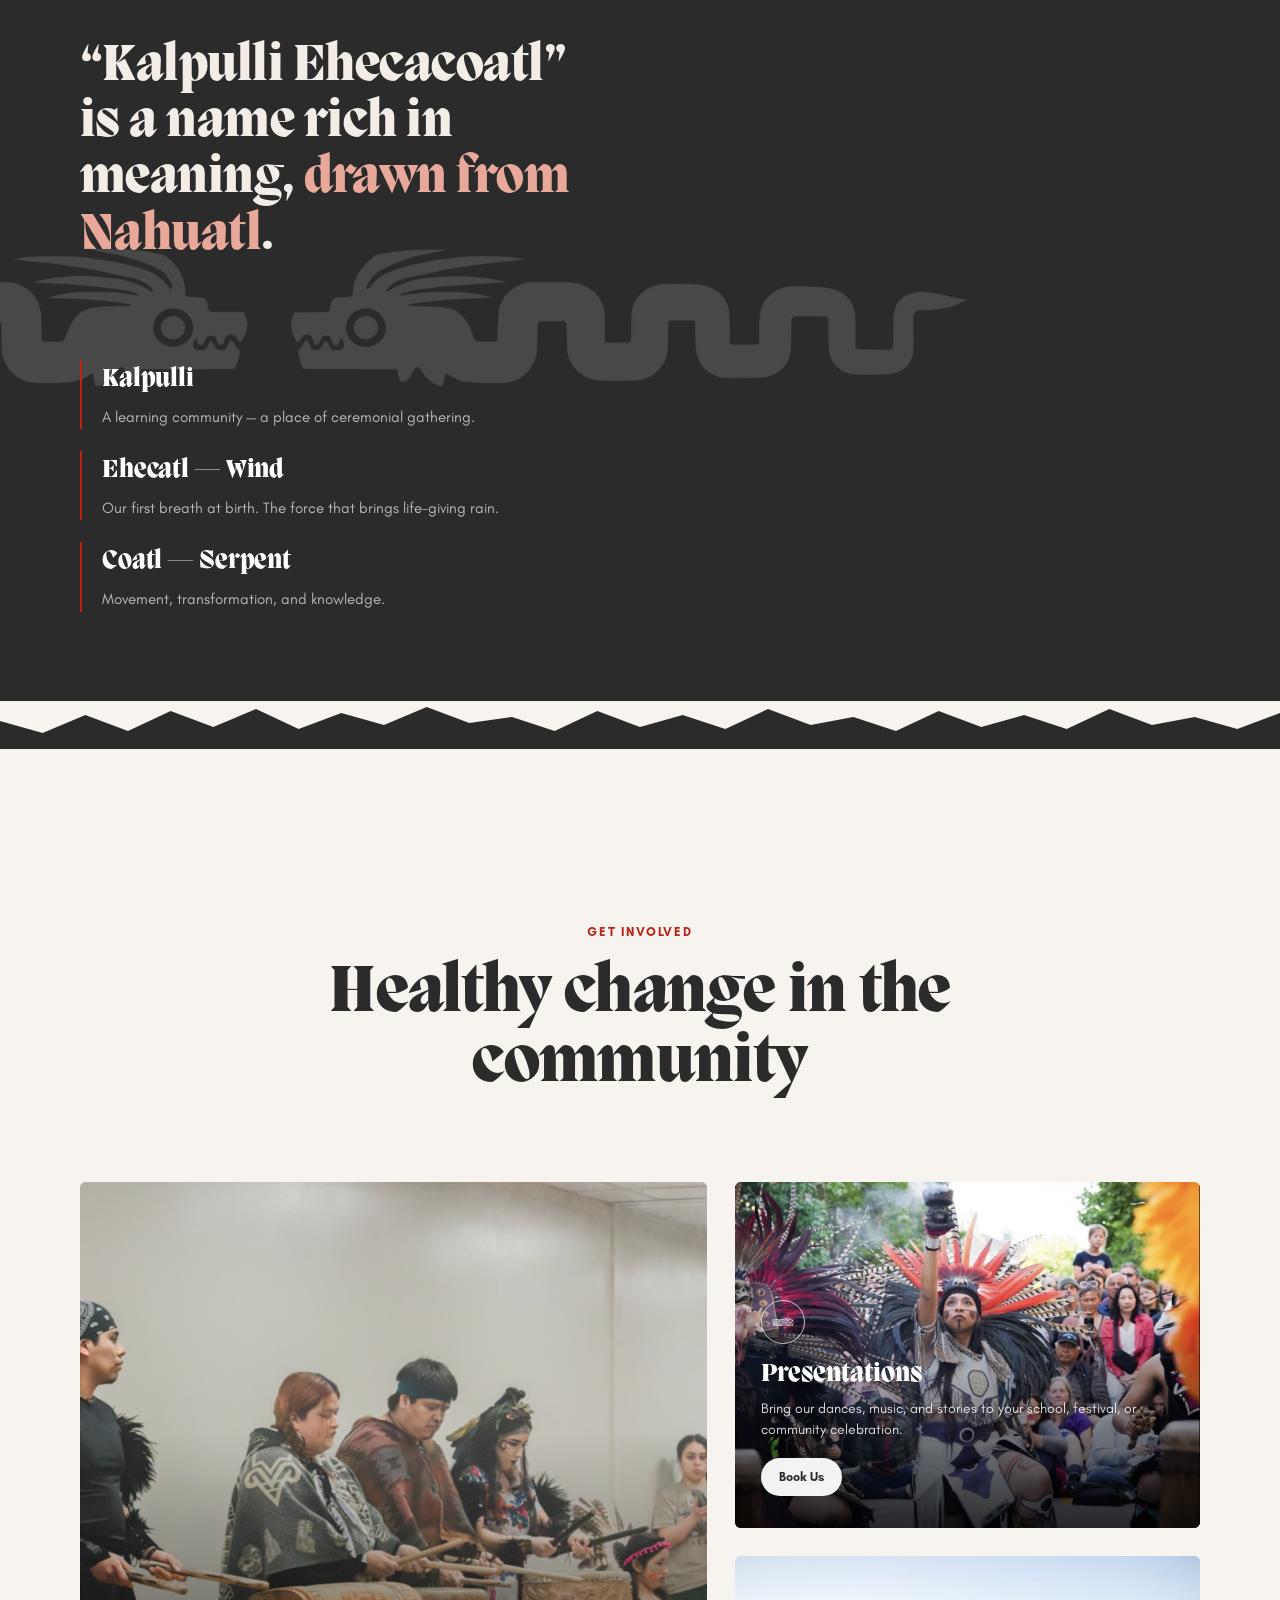
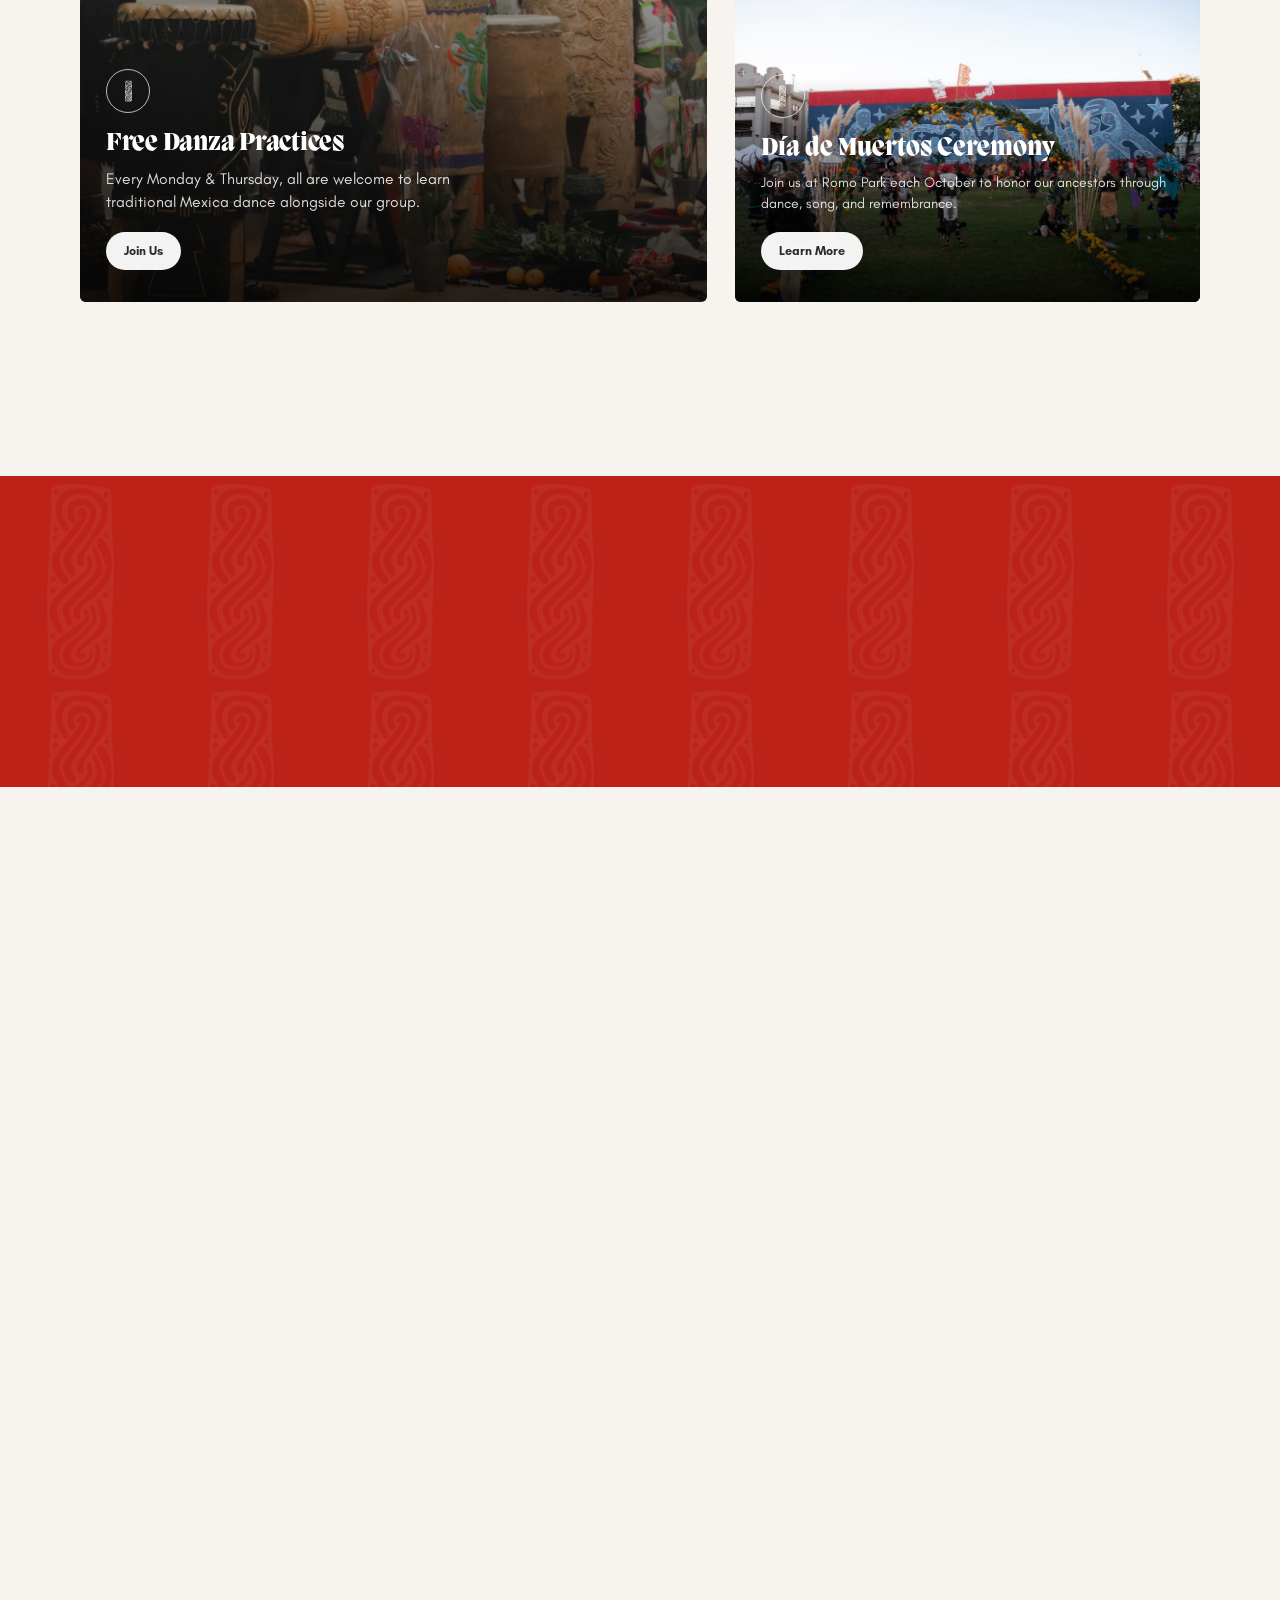
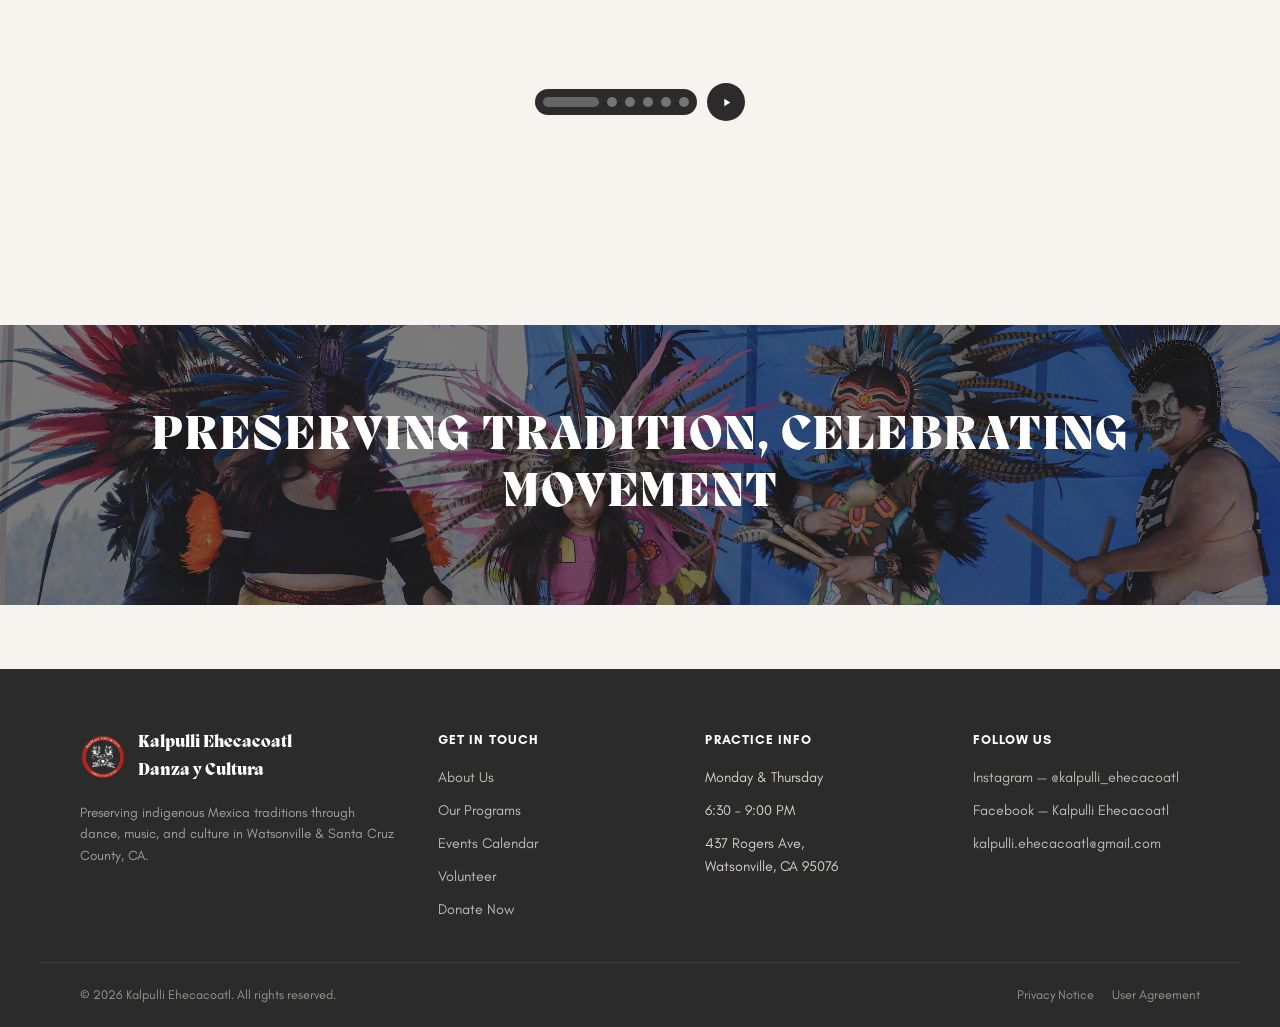
==== commit 6222b334: "Fix seal watermark visibility timing and footer padding - Sync seal watermark reveal to what's actua" ====
--- a/index.html
+++ b/index.html
@@ -148,10 +148,33 @@
   /* Watermark mark — single large centered spiral, blended into light sections the same way watermark-band blends into dark ones */
   .watermark-mark{position:absolute;top:50%;left:50%;transform:translate(-50%,-50%);height:640px;width:auto;max-width:none;opacity:.05;pointer-events:none;z-index:0;}
 
-  /* Coatl (serpent/movement): the official seal, slowly turning like a stamp in motion */
-  @keyframes sealSpin{from{transform:translate(-50%,-50%) rotate(0deg);}to{transform:translate(-50%,-50%) rotate(360deg);}}
-  .seal-spin{position:absolute;top:50%;left:50%;width:640px;max-width:none;opacity:.06;pointer-events:none;z-index:0;animation:sealSpin 90s linear infinite;}
-  @media (prefers-reduced-motion: reduce){ .seal-spin{animation:none;} }
+  /* Coatl (serpent/movement): the official seal, fixed to the viewport and slowly
+     turning like a stamp in motion. Sits beneath every section from "Meaning"
+     through the footer, fading in once scrolled past and fading out at the very
+     bottom of the page. z-index sits below section backgrounds but the sections
+     themselves are transparent-background where this should show through. */
+  /* Split into two elements: outer handles fixed position + opacity fade
+     (plain transition), inner handles the continuous rotation (CSS animation).
+     Combining an infinite animation and a separate opacity transition on the
+     SAME element caused the opacity change to be silently suppressed in testing —
+     splitting them avoids that engine quirk entirely. */
+  @keyframes sealSpin{from{transform:rotate(0deg);}to{transform:rotate(360deg);}}
+  .seal-watermark{position:fixed;top:50%;left:50%;width:640px;height:640px;max-width:none;transform:translate(-50%,-50%);opacity:0;pointer-events:none;z-index:0;transition:opacity 1s ease;}
+  .seal-watermark.is-visible{opacity:.5;}
+  .seal-watermark img{width:100%;height:100%;animation:sealSpin 90s linear infinite;}
+  @media (prefers-reduced-motion: reduce){ .seal-watermark img{animation:none;} }
+  @media (max-width: 900px){ .seal-watermark{width:400px;height:400px;} }
+
+  /* Sections keep a near-opaque (97%) background rather than fully solid, so the
+     fixed seal watermark reads as a continuous, subtle presence across the whole
+     page — not just in the narrow gaps between sections — while text, photos,
+     and cards (separate opaque elements layered on top) stay perfectly crisp. */
+  .meaning, .quote-section, .highlights, footer{position:relative;}
+
+  /* Small breathing-room strips between sections; fully transparent since the
+     sections themselves now let the seal show through everywhere. */
+  .section-gap{height:64px;background:transparent;position:relative;z-index:0;}
+  @media (max-width: 900px){ .section-gap{height:40px;} }
 
   /* Torn-edge section divider — jagged mask between color blocks.
      The container background must match the section ABOVE (being exited) so it
@@ -266,7 +289,7 @@
   .footer-banner::before{content:'';position:absolute;inset:0;background:rgba(15,10,8,0.5);z-index:-1;}
   .footer-banner h2{font-family:var(--serif);color:#fff;font-size:clamp(1.8rem,4.2vw,3.1rem);font-weight:800;letter-spacing:.02em;text-transform:uppercase;padding:0 20px;line-height:1.15;}
   footer{background:var(--ink);color:rgba(242,237,230,0.85);}
-  .footer-top{padding:60px 0 40px;display:grid;grid-template-columns:1.4fr 1fr 1fr 1fr;gap:40px;border-bottom:1px solid rgba(255,255,255,0.1);}
+  .footer-top{padding-top:60px;padding-bottom:40px;display:grid;grid-template-columns:1.4fr 1fr 1fr 1fr;gap:40px;border-bottom:1px solid rgba(255,255,255,0.1);}
   .footer-brand .logo-f{display:flex;align-items:center;gap:12px;margin-bottom:16px;}
   .footer-brand .mark{width:46px;height:46px;border-radius:50%;display:block;overflow:hidden;flex-shrink:0;}
   .footer-brand .mark img{width:100%;height:100%;object-fit:cover;}
@@ -276,7 +299,7 @@
   .footer-col ul{list-style:none;display:flex;flex-direction:column;gap:10px;font-size:.9rem;}
   .footer-col a{color:rgba(242,237,230,0.75);}
   .footer-col a:hover{color:#e8a89a;}
-  .footer-bottom{padding:22px 0;display:flex;justify-content:space-between;font-size:.8rem;color:rgba(242,237,230,0.55);flex-wrap:wrap;gap:10px;}
+  .footer-bottom{padding-top:22px;padding-bottom:22px;display:flex;justify-content:space-between;font-size:.8rem;color:rgba(242,237,230,0.55);flex-wrap:wrap;gap:10px;}
   .footer-bottom a{color:rgba(242,237,230,0.55);margin-left:18px;}
 
   @media (max-width: 900px){
@@ -352,6 +375,8 @@
 </style>
 </head>
 <body>
+
+<div class="seal-watermark" id="sealWatermark"><img src="assets/logo_.webp" alt=""></div>
 
 <header>
   <div class="bar">
@@ -417,7 +442,7 @@
 </section>
 
 <!-- MISSION & VISION -->
-<section style="overflow:hidden;">
+<section style="overflow:hidden;" data-seal-cream>
   <div class="watermark"></div>
   <div class="wrap mission-wrap reveal reveal-up">
     <div class="kicker">Our Mission &amp; Vision</div>
@@ -462,8 +487,10 @@
   </svg>
 </div>
 
+<div class="section-gap"></div>
+
 <!-- HEALTHY CHANGE IN THE COMMUNITY -->
-<section>
+<section data-seal-cream>
   <div class="wrap">
     <div class="kicker reveal reveal-up">Get Involved</div>
     <h2 class="section-title reveal reveal-up">Healthy change in the community</h2>
@@ -491,6 +518,8 @@
   </div>
 </section>
 
+<div class="section-gap"></div>
+
 <!-- QUOTE -->
 <section class="quote-section" style="overflow:hidden;">
   <div class="watermark light"></div>
@@ -500,9 +529,10 @@
   </div>
 </section>
 
+<div class="section-gap"></div>
+
 <!-- FEATURED PERFORMANCES / HIGHLIGHTS GALLERY -->
-<section class="section-tight highlights" style="overflow:hidden;padding-bottom:140px;">
-  <img class="seal-spin" src="assets/logo_.webp" alt="">
+<section class="section-tight highlights" style="overflow:hidden;padding-bottom:140px;" data-seal-cream>
   <div class="wrap" style="position:relative;z-index:1;">
     <div class="kicker reveal reveal-up">Where You've Seen Us</div>
     <h2 class="section-title reveal reveal-up" style="margin-bottom:56px;">Get the Highlights</h2>
@@ -571,10 +601,14 @@
   </div>
 </section>
 
+<div class="section-gap"></div>
+
 <!-- FOOTER BANNER -->
 <div class="footer-banner" style="background-image:url('assets/tandy-beal-stage.png');">
   <h2>Preserving Tradition, Celebrating Movement</h2>
 </div>
+
+<div class="section-gap"></div>
 
 <footer>
   <div class="wrap footer-top">
@@ -623,6 +657,47 @@
 (function(){
   var reduceMotion = window.matchMedia('(prefers-reduced-motion: reduce)').matches;
 
+  // Coatl (serpent/movement): fixed seal watermark should only read as visible
+  // when a plain-cream section is actually sitting behind its fixed on-screen
+  // position — showing it any time the user has merely scrolled past a single
+  // marker caused it to "turn on" while a dark/red opaque section (or the hero)
+  // was still occupying that spot, since the seal's screen position never
+  // moves but the page content sliding underneath it does. Instead, on every
+  // scroll tick we ask the DOM what's actually rendered at the seal's fixed
+  // center point (elementFromPoint sees straight through the seal itself,
+  // since it has pointer-events:none) and only show the seal when that lands
+  // inside a section explicitly marked [data-seal-cream] — an allowlist
+  // rather than excluding known-opaque sections, so any new section added
+  // later defaults to hidden instead of silently leaking the seal.
+  //
+  // Also gated on having fully scrolled past the "Meaning of the Name"
+  // section: the seal is the same serpent glyph explained there, so
+  // revealing it before that section (e.g. behind the Mission heading) reads
+  // as visual noise rather than a payoff. It stays gated even on the way back
+  // up — only counts as "past" once .meaning has fully scrolled off the top.
+  var sealWatermark = document.getElementById('sealWatermark');
+  var sealMeaningSection = document.querySelector('.meaning');
+  if (sealWatermark) {
+    var sealTicking = false;
+    function updateSealVisibility(){
+      var pastMeaning = !sealMeaningSection || sealMeaningSection.getBoundingClientRect().bottom <= 0;
+      var cx = window.innerWidth / 2;
+      var cy = window.innerHeight / 2;
+      var behind = document.elementFromPoint(cx, cy);
+      var isVisible = pastMeaning && !!behind && !!behind.closest('[data-seal-cream]');
+      sealWatermark.classList.toggle('is-visible', isVisible);
+      sealTicking = false;
+    }
+    updateSealVisibility();
+    window.addEventListener('scroll', function(){
+      if (!sealTicking) {
+        requestAnimationFrame(updateSealVisibility);
+        sealTicking = true;
+      }
+    }, {passive: true});
+    window.addEventListener('resize', updateSealVisibility);
+  }
+
   // Keep the hero's top offset in sync with the header's real rendered height,
   // so wrapping logo text or breakpoint changes never leave a gap or overlap.
   var headerEl = document.querySelector('header');
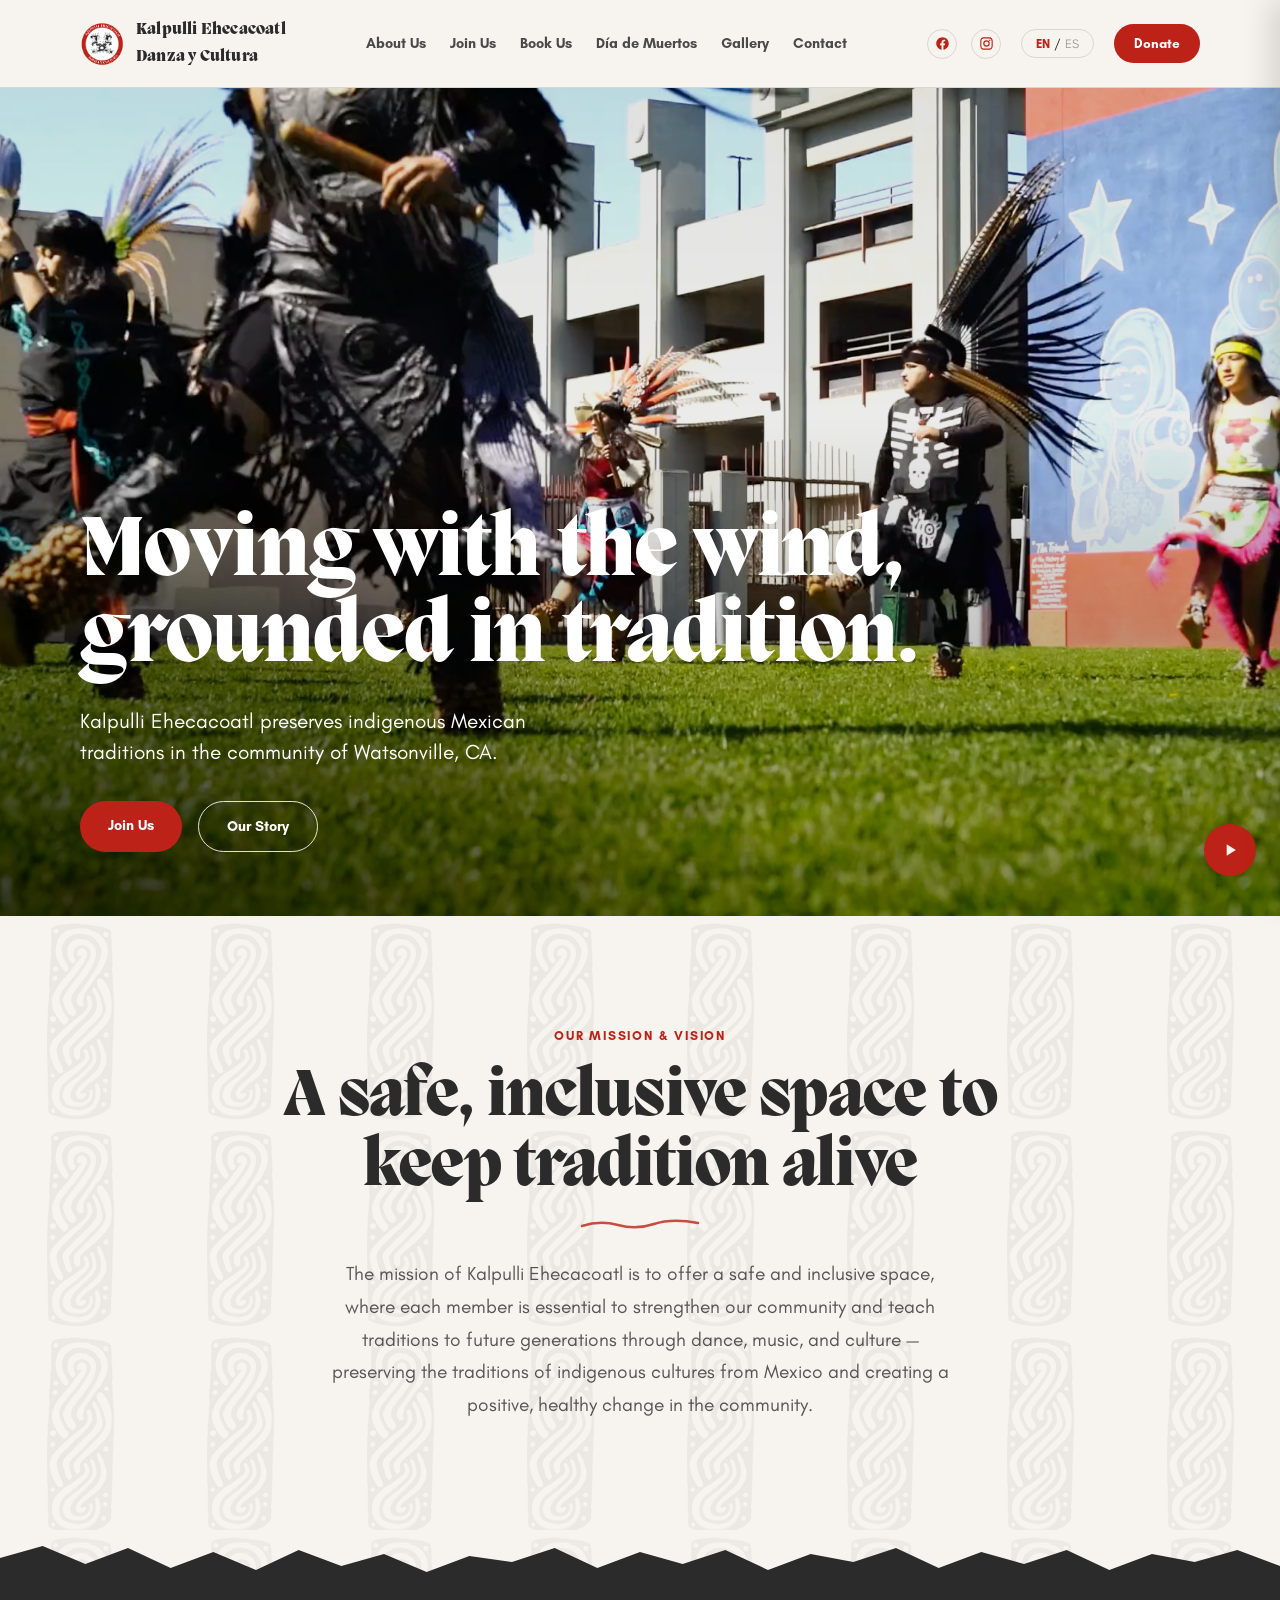
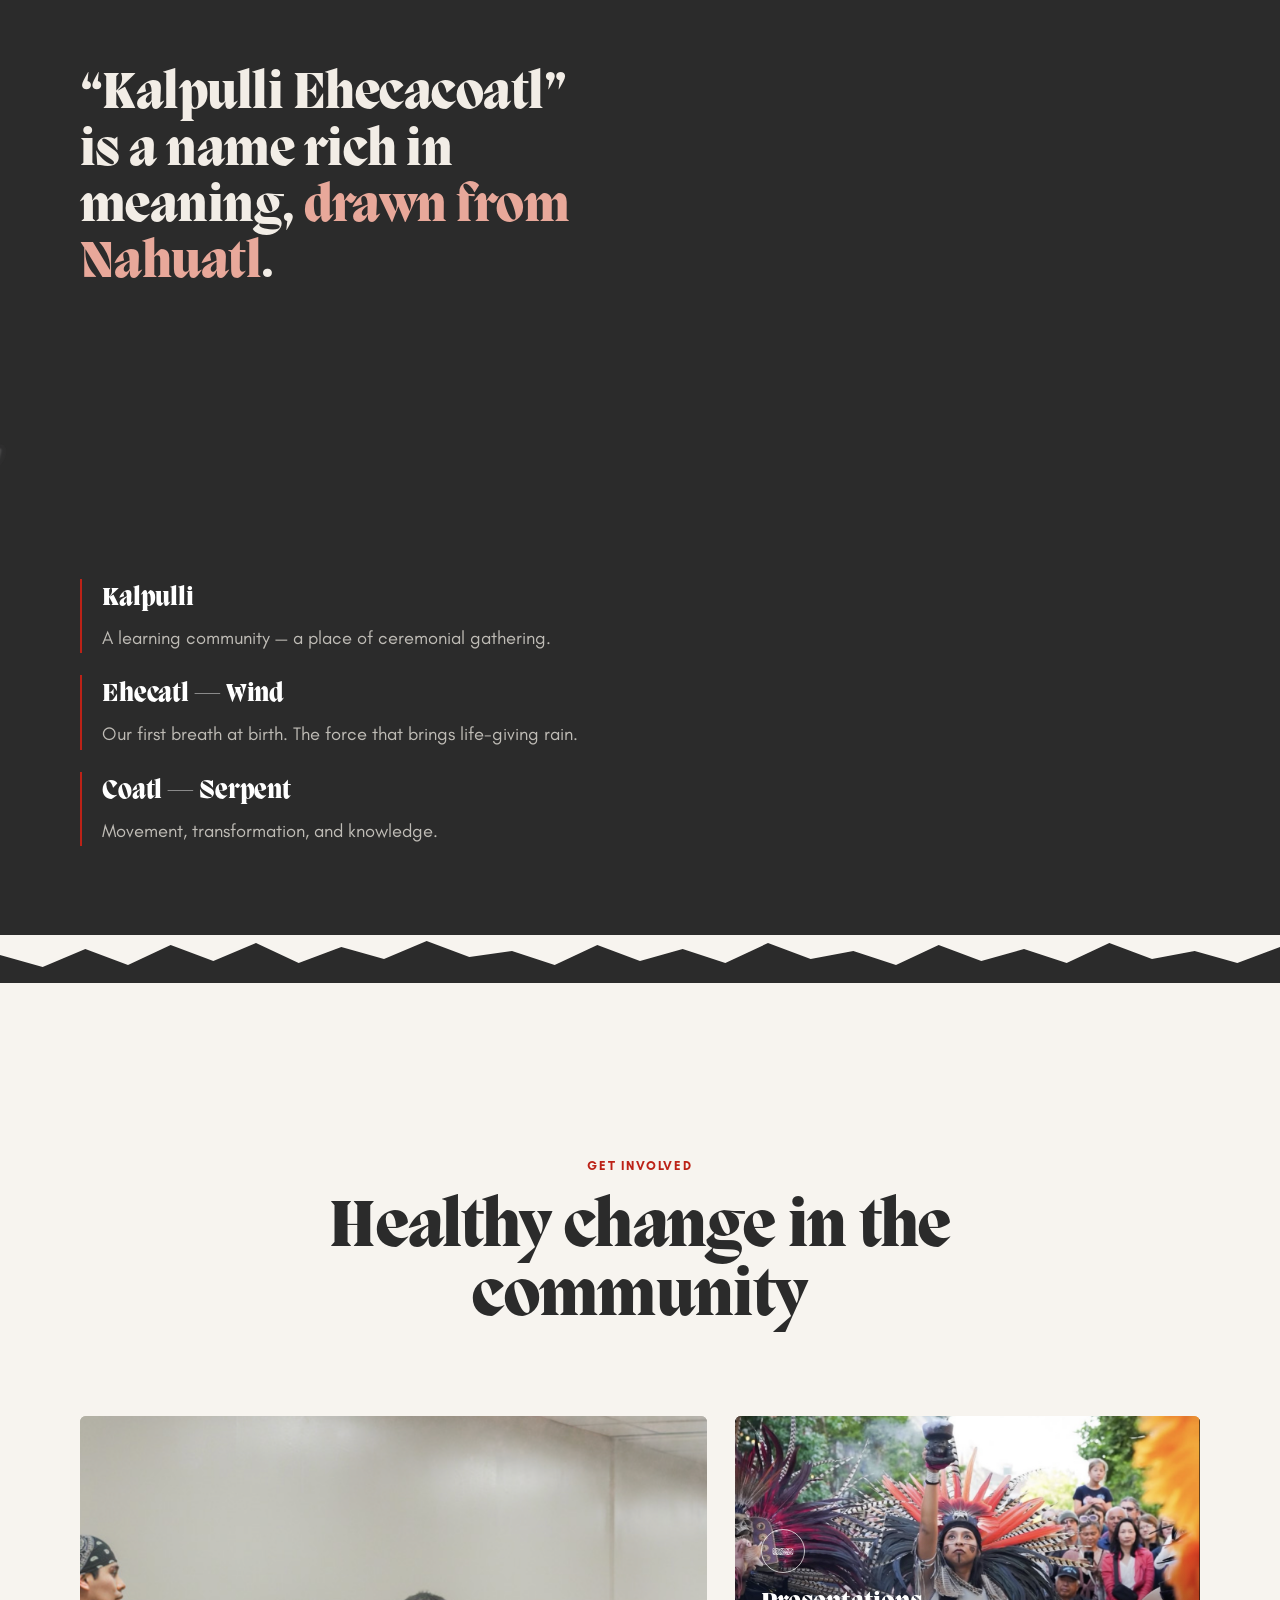
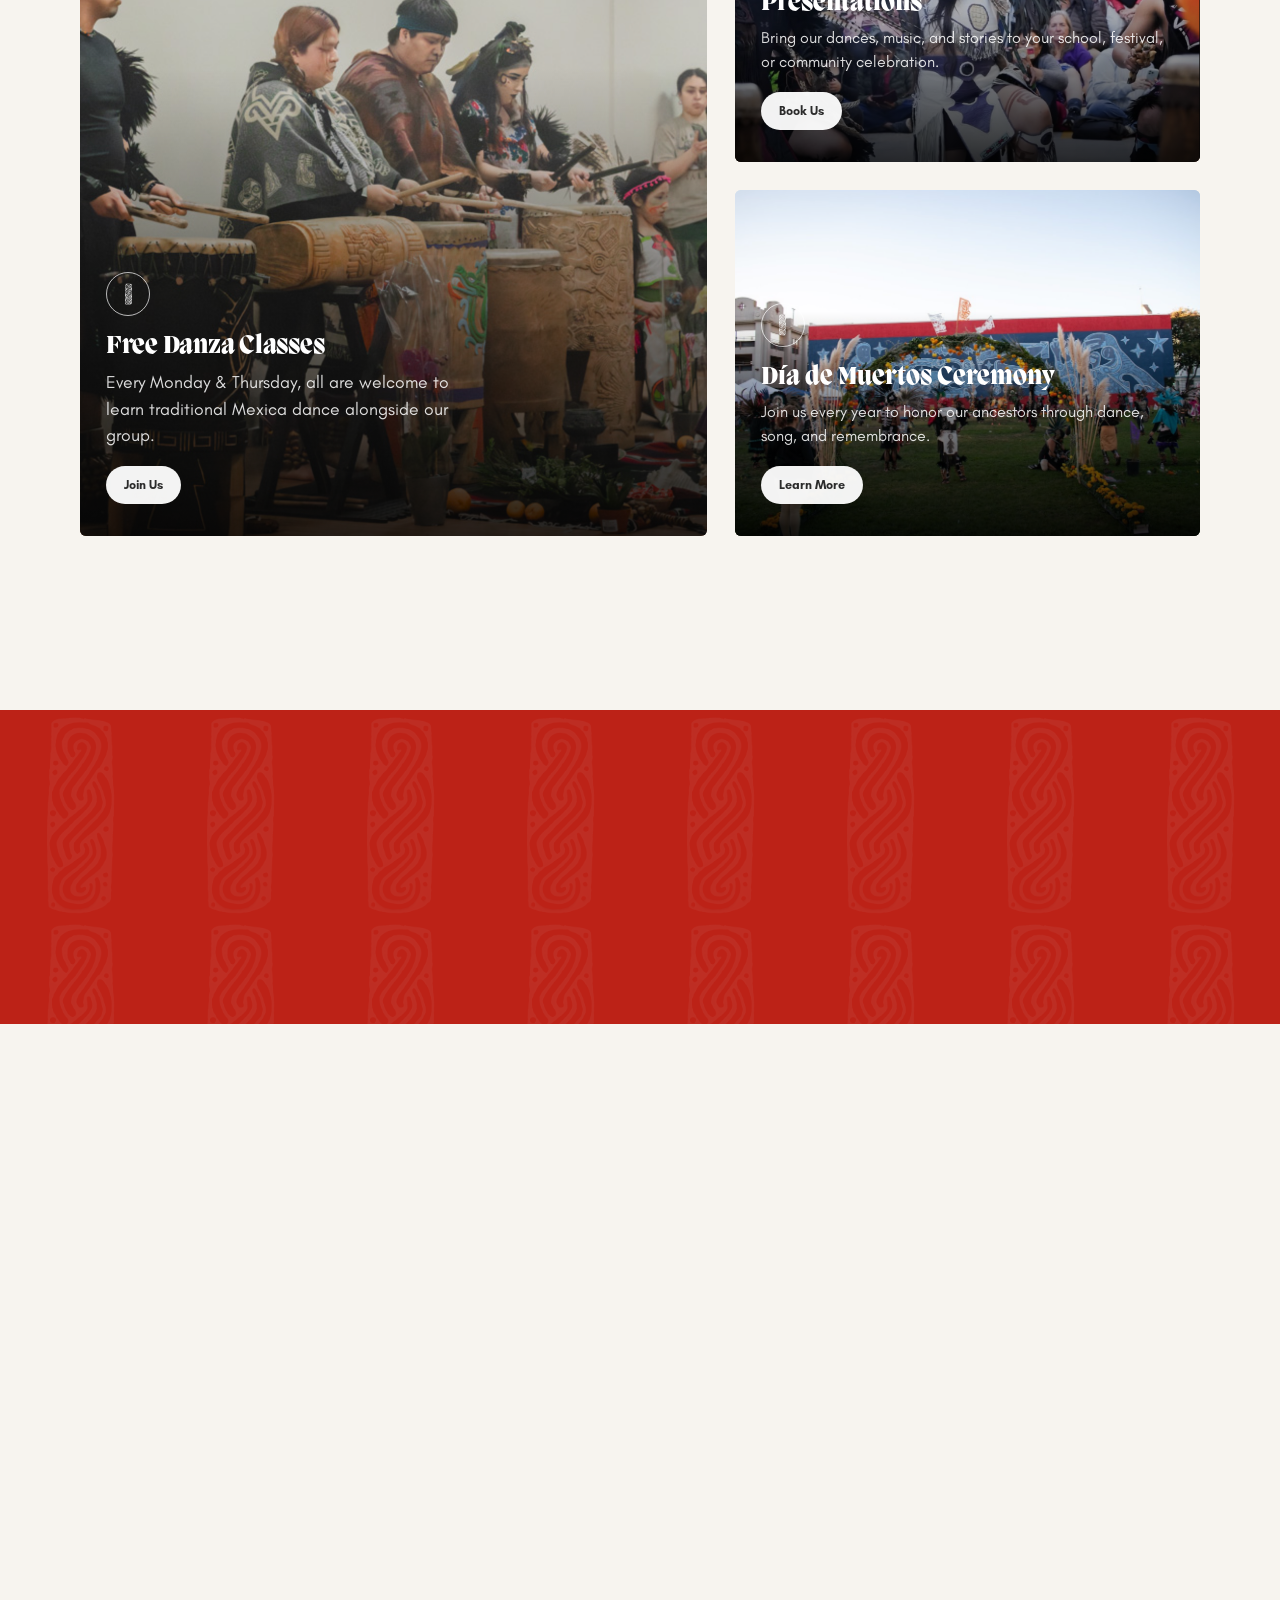
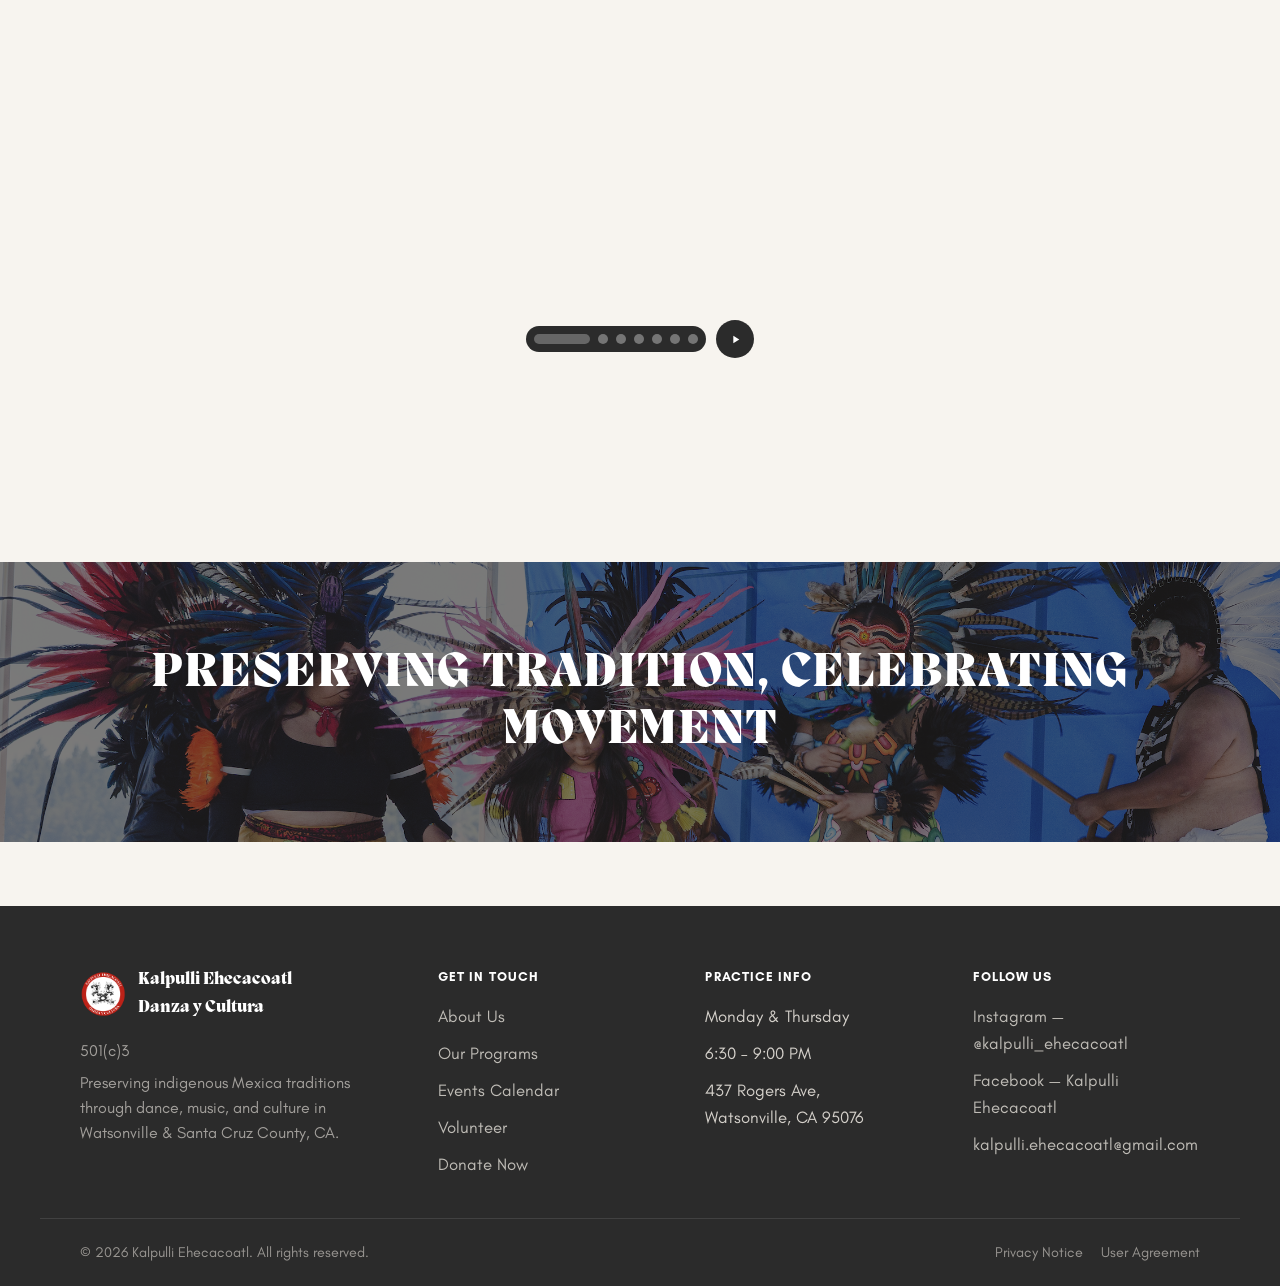
==== commit c0ec9ee4: "Update Día de los Muertos page: new photos, EN/ES i18n, real social links, nav fixes" ====
--- a/index.html
+++ b/index.html
@@ -9,132 +9,38 @@
 <meta property="og:type" content="website">
 <meta property="og:title" content="Kalpulli Ehecacoatl — Danza y Cultura">
 <meta property="og:description" content="Preserving indigenous Mexica traditions through dance, music, and community in Watsonville, CA.">
-<meta property="og:image" content="https://ofreedo.github.io/kalpulli-homepage-preview/assets/logo_.webp">
+<meta property="og:image" content="https://ofreedo.github.io/kalpulli-homepage-preview/assets/new_logo.png">
 <meta property="og:url" content="https://ofreedo.github.io/kalpulli-homepage-preview/">
 <meta name="twitter:card" content="summary_large_image">
 <meta name="twitter:title" content="Kalpulli Ehecacoatl — Danza y Cultura">
 <meta name="twitter:description" content="Preserving indigenous Mexica traditions through dance, music, and community in Watsonville, CA.">
-<meta name="twitter:image" content="https://ofreedo.github.io/kalpulli-homepage-preview/assets/logo_.webp">
+<meta name="twitter:image" content="https://ofreedo.github.io/kalpulli-homepage-preview/assets/new_logo.png">
 
 <link rel="preconnect" href="https://fonts.googleapis.com">
 <link rel="preconnect" href="https://fonts.gstatic.com" crossorigin>
 <link href="https://fonts.googleapis.com/css2?family=Figtree:wght@400;500;600;700&family=Playfair+Display:ital,wght@0,500;0,600;0,700;1,500&display=swap" rel="stylesheet">
+<link rel="stylesheet" href="css/site.css?v=7">
 <style>
-  /* Real licensed brand fonts, self-hosted from /fonts (project root, alongside /assets).
-     Playfair Display remains loaded as the fallback while these load / if a file is missing. */
-  @font-face{
-    font-family:'Migra';
-    src:url('fonts/Migra-Extrabold.otf') format('opentype');
-    font-weight:800;
-    font-style:normal;
-    font-display:swap;
-  }
-  @font-face{
-    font-family:'Migra';
-    src:url('fonts/Migra-Extralight.otf') format('opentype');
-    font-weight:200;
-    font-style:normal;
-    font-display:swap;
-  }
-  @font-face{
-    font-family:'Glacial Indifference';
-    src:url('fonts/GlacialIndifference-Bold.otf') format('opentype');
-    font-weight:700;
-    font-style:normal;
-    font-display:swap;
-  }
-  @font-face{
-    font-family:'Glacial Indifference';
-    src:url('fonts/GlacialIndifference-Regular.otf') format('opentype');
-    font-weight:400;
-    font-style:normal;
-    font-display:swap;
-  }
-
-  :root{
-    --red:#BC2217;
-    --red-dark:#8f1a10;
-    --ink:#2b2b2b;
-    --ink-soft:rgba(0,0,0,0.65);
-    --cream:#F7F4EF;
-    --offwhite:#EDEDED;
-    --line:rgba(0,0,0,0.12);
-    --serif:'Migra', 'Playfair Display', Georgia, serif;
-    --sans:'Glacial Indifference', 'Figtree', -apple-system, sans-serif;
-  }
-  *{box-sizing:border-box;margin:0;padding:0;}
-  body{font-family:var(--sans);color:var(--ink);background:var(--cream);line-height:1.6;}
-  img{max-width:100%;display:block;}
-  a{color:inherit;text-decoration:none;}
-  .wrap{max-width:1200px;margin:0 auto;padding:0 40px;}
+  .hero{margin-top:87px;}
 
   /* Divider motif — spiral artwork, transparent PNG, as a small recurring accent mark */
   .divider{display:flex;justify-content:center;padding:36px 0;}
   .divider img{height:54px;width:auto;opacity:0.85;}
 
-  /* Header */
-  header{position:fixed;top:0;left:0;right:0;z-index:50;background:rgba(247,244,239,0.96);backdrop-filter:blur(6px);border-bottom:1px solid var(--line);}
-  header .bar{display:flex;align-items:center;justify-content:space-between;gap:16px;padding:16px 40px;max-width:1200px;margin:0 auto;min-height:87px;box-sizing:border-box;}
-  .hero{margin-top:87px;}
-  .logo{display:flex;align-items:center;gap:12px;font-family:var(--serif);font-weight:800;font-size:1.05rem;letter-spacing:.2px;white-space:nowrap;}
-  .logo .mark{width:44px;height:44px;border-radius:50%;display:block;overflow:hidden;flex-shrink:0;}
-  .logo .mark img{width:100%;height:100%;object-fit:cover;}
-  nav ul{display:flex;gap:24px;list-style:none;font-size:.9rem;font-weight:700;white-space:nowrap;}
-  nav a{opacity:.85;transition:opacity .2s;}
-  nav a:hover{opacity:1;color:var(--red);}
-  .header-right{display:flex;align-items:center;gap:20px;flex-shrink:0;}
-  .social{display:flex;gap:14px;}
-  .social a{width:30px;height:30px;border:1px solid var(--line);border-radius:50%;display:flex;align-items:center;justify-content:center;font-size:.8rem;color:var(--red);}
-  .lang-btn{font-size:.78rem;border:1px solid var(--line);border-radius:20px;padding:6px 14px;white-space:nowrap;}
-  .donate-btn{background:var(--red);color:#fff;padding:9px 20px;border-radius:24px;font-size:.85rem;font-weight:700;white-space:nowrap;}
-  .donate-btn:hover{background:var(--red-dark);}
-
-  /* Hamburger toggle — hidden on desktop, shown on mobile */
-  .hamburger{display:none;flex-direction:column;justify-content:center;gap:5px;width:32px;height:32px;flex-shrink:0;background:none;border:none;cursor:pointer;padding:0;}
-  .hamburger span{display:block;width:100%;height:2px;background:var(--ink);border-radius:2px;transition:transform .25s ease, opacity .25s ease;}
-  .hamburger.is-open span:nth-child(1){transform:translateY(7px) rotate(45deg);}
-  .hamburger.is-open span:nth-child(2){opacity:0;}
-  .hamburger.is-open span:nth-child(3){transform:translateY(-7px) rotate(-45deg);}
-
-  /* Mobile nav overlay panel */
-  .mobile-nav{position:fixed;top:0;right:0;bottom:0;width:min(320px,85vw);background:var(--cream);z-index:60;transform:translateX(100%);transition:transform .35s cubic-bezier(.16,.8,.3,1);box-shadow:-8px 0 30px rgba(0,0,0,0.15);overflow-y:auto;}
-  .mobile-nav.is-open{transform:translateX(0);}
-  .mobile-nav-header{display:flex;justify-content:flex-end;padding:16px 20px;}
-  .mobile-nav-close{width:36px;height:36px;border:none;background:none;cursor:pointer;font-size:1.5rem;color:var(--ink);}
-  .mobile-nav ul{list-style:none;display:flex;flex-direction:column;padding:0 32px 32px;}
-  .mobile-nav a{display:block;padding:16px 0;font-family:var(--serif);font-weight:800;font-size:1.4rem;color:var(--ink);border-bottom:1px solid var(--line);}
-  .mobile-nav-social{display:flex;gap:14px;padding:8px 32px 32px;}
-  .mobile-nav-social .social-link{font-size:.85rem;font-weight:700;color:var(--red);border:1px solid var(--line);border-radius:20px;padding:8px 16px;}
-  .nav-scrim{position:fixed;inset:0;background:rgba(0,0,0,0.4);z-index:55;opacity:0;pointer-events:none;transition:opacity .35s ease;}
-  .nav-scrim.is-open{opacity:1;pointer-events:auto;}
-
   /* Hero */
   .hero{position:relative;height:92vh;min-height:600px;overflow:hidden;display:flex;align-items:flex-end;background-size:cover;background-position:center;}
-  .hero::after{content:'';position:absolute;inset:0;background:linear-gradient(180deg, rgba(0,0,0,0.15) 0%, rgba(0,0,0,0.1) 40%, rgba(0,0,0,0.55) 100%);z-index:1;}
+  .hero::after{content:'';position:absolute;inset:0;background:
+      radial-gradient(ellipse 900px 620px at 8% 100%, rgba(0,0,0,0.6) 0%, rgba(0,0,0,0.34) 45%, rgba(0,0,0,0) 75%),
+      linear-gradient(180deg, rgba(0,0,0,0.12) 0%, rgba(0,0,0,0.08) 40%, rgba(0,0,0,0.42) 100%);
+    z-index:1;}
   .hero-video{position:absolute;top:50%;left:50%;width:100vw;height:56.25vw;min-height:100%;min-width:177.78vh;transform:translate(-50%,-50%);z-index:0;pointer-events:none;will-change:transform;}
   .hero-video iframe{width:100%;height:100%;opacity:0;transition:opacity .6s ease;}
   .hero-video iframe.is-playing{opacity:1;}
   .hero-content{position:relative;z-index:2;color:#fff;padding:0 40px 64px;max-width:1200px;margin:0 auto;width:100%;}
-  .eyebrow{font-size:.85rem;letter-spacing:.16em;text-transform:uppercase;font-weight:700;opacity:.9;margin-bottom:18px;}
   .hero h1{font-family:var(--serif);font-weight:800;font-size:clamp(2.8rem, 7vw, 5.4rem);line-height:1.0;letter-spacing:-.01em;max-width:900px;}
-  .hero .tagline{margin-top:22px;font-size:1.15rem;font-weight:400;max-width:520px;opacity:.95;}
+  .hero .tagline{margin-top:22px;font-size:1.3rem;font-weight:400;max-width:520px;opacity:.95;line-height:1.5;}
   .hero-cta{margin-top:34px;display:flex;gap:16px;flex-wrap:wrap;}
-  .btn{display:inline-block;padding:13px 28px;border-radius:28px;font-size:.9rem;font-weight:700;transition:all .2s;}
-  .btn-solid{background:var(--red);color:#fff;}
-  .btn-solid:hover{background:var(--red-dark);}
-  .btn-outline{border:1.5px solid rgba(255,255,255,0.85);color:#fff;}
-  .btn-outline:hover{background:rgba(255,255,255,0.15);}
-
-  /* Section rhythm */
-  section{padding:110px 0;position:relative;}
-  .section-tight{padding:80px 0;}
-  .kicker{font-size:.8rem;letter-spacing:.14em;text-transform:uppercase;color:var(--red);font-weight:700;margin-bottom:18px;text-align:center;}
-  .section-title{font-family:var(--serif);font-size:clamp(2.6rem,5.2vw,4.2rem);font-weight:800;text-align:center;max-width:900px;margin:0 auto;line-height:1.05;letter-spacing:-.01em;}
-  .section-body{text-align:center;max-width:640px;margin:28px auto 0;color:var(--ink-soft);font-size:1.05rem;}
-
-  /* Hand-drawn underline accent beneath section headings */
-  .underline-accent{display:block;margin:14px auto 0;width:120px;height:12px;opacity:.8;}
-  .underline-accent path{fill:none;stroke:var(--red);stroke-width:2.5;stroke-linecap:round;}
+
   .meaning .underline-accent path{stroke:#e8a89a;}
 
   /* Watermark texture — spiral motif tiled at low opacity inside solid-color sections */
@@ -143,49 +49,16 @@
   .meaning > .wrap, .quote-section > .wrap{position:relative;z-index:1;}
 
   /* Watermark band — wide serpent motif, single centered placement (not tiled) */
-  .watermark-band{position:absolute;top:50%;left:50%;transform:translate(-50%,-50%);width:1400px;max-width:none;opacity:.14;pointer-events:none;z-index:0;}
+  .watermark-band{position:absolute;top:473px;left:50%;transform:translate(-50%,-50%);width:500px;max-width:none;opacity:.14;pointer-events:none;z-index:0;}
 
   /* Watermark mark — single large centered spiral, blended into light sections the same way watermark-band blends into dark ones */
   .watermark-mark{position:absolute;top:50%;left:50%;transform:translate(-50%,-50%);height:640px;width:auto;max-width:none;opacity:.05;pointer-events:none;z-index:0;}
-
-  /* Coatl (serpent/movement): the official seal, fixed to the viewport and slowly
-     turning like a stamp in motion. Sits beneath every section from "Meaning"
-     through the footer, fading in once scrolled past and fading out at the very
-     bottom of the page. z-index sits below section backgrounds but the sections
-     themselves are transparent-background where this should show through. */
-  /* Split into two elements: outer handles fixed position + opacity fade
-     (plain transition), inner handles the continuous rotation (CSS animation).
-     Combining an infinite animation and a separate opacity transition on the
-     SAME element caused the opacity change to be silently suppressed in testing —
-     splitting them avoids that engine quirk entirely. */
-  @keyframes sealSpin{from{transform:rotate(0deg);}to{transform:rotate(360deg);}}
-  .seal-watermark{position:fixed;top:50%;left:50%;width:640px;height:640px;max-width:none;transform:translate(-50%,-50%);opacity:0;pointer-events:none;z-index:0;transition:opacity 1s ease;}
-  .seal-watermark.is-visible{opacity:.5;}
-  .seal-watermark img{width:100%;height:100%;animation:sealSpin 90s linear infinite;}
-  @media (prefers-reduced-motion: reduce){ .seal-watermark img{animation:none;} }
-  @media (max-width: 900px){ .seal-watermark{width:400px;height:400px;} }
 
   /* Sections keep a near-opaque (97%) background rather than fully solid, so the
      fixed seal watermark reads as a continuous, subtle presence across the whole
      page — not just in the narrow gaps between sections — while text, photos,
      and cards (separate opaque elements layered on top) stay perfectly crisp. */
   .meaning, .quote-section, .highlights, footer{position:relative;}
-
-  /* Small breathing-room strips between sections; fully transparent since the
-     sections themselves now let the seal show through everywhere. */
-  .section-gap{height:64px;background:transparent;position:relative;z-index:0;}
-  @media (max-width: 900px){ .section-gap{height:40px;} }
-
-  /* Torn-edge section divider — jagged mask between color blocks.
-     The container background must match the section ABOVE (being exited) so it
-     blends with no seam; the SVG path fill matches the section BELOW (being entered)
-     so the jagged peaks read as a visible cut, not a flat color-on-color block. */
-  .torn-edge{position:relative;height:48px;margin-top:-1px;margin-bottom:-1px;line-height:0;}
-  .torn-edge svg{width:100%;height:100%;display:block;position:relative;z-index:1;}
-  .torn-edge-to-dark{background:var(--cream);}
-  .torn-edge-to-light{background:var(--ink);}
-  /* Continue the tiled spiral texture from the section above through the divider so it doesn't cut off abruptly right before the jagged cut */
-  .torn-edge-to-dark::before{content:'';position:absolute;inset:0;background-image:url('assets/For_site.png');background-repeat:repeat;background-size:160px auto;opacity:.05;z-index:0;}
 
   /* Meaning-of-name strip */
   .meaning{background:var(--ink);color:#f2ede6;padding:90px 0;overflow:hidden;}
@@ -195,7 +68,7 @@
   .meaning-terms{display:flex;flex-direction:column;gap:22px;}
   .term{border-left:2px solid var(--red);padding-left:20px;}
   .term .word{font-family:var(--serif);font-size:1.6rem;font-weight:800;color:#fff;margin-bottom:4px;letter-spacing:-.005em;}
-  .term .def{font-size:.95rem;color:rgba(242,237,230,0.72);}
+  .term .def{font-size:1.15rem;line-height:1.6;color:rgba(242,237,230,0.75);}
 
   /* Mission */
   .mission-wrap{max-width:820px;margin:0 auto;text-align:center;position:relative;z-index:1;}
@@ -213,8 +86,8 @@
   .card:hover .icon{transform:rotate(-10deg) scale(1.1);border-color:#fff;}
   .card-feature h3{font-size:2.1rem;letter-spacing:-.01em;}
   .card h3{font-family:var(--serif);font-size:1.6rem;font-weight:800;margin-bottom:8px;line-height:1.15;}
-  .card p{font-size:.88rem;color:rgba(255,255,255,0.85);margin-bottom:18px;line-height:1.5;}
-  .card-feature p{font-size:.98rem;max-width:360px;}
+  .card p{font-size:1rem;color:rgba(255,255,255,0.85);margin-bottom:18px;line-height:1.5;}
+  .card-feature p{font-size:1.1rem;max-width:360px;}
   .card .btn{padding:9px 18px;font-size:.78rem;background:rgba(255,255,255,0.95);color:var(--ink);align-self:flex-start;transition:background .2s ease, transform .2s ease;}
   .card .btn:hover{background:#fff;transform:translateX(4px);}
 
@@ -240,7 +113,7 @@
   .highlights-caption{position:absolute;left:0;right:0;bottom:0;padding:44px 48px;color:#fff;z-index:2;}
   .highlights-caption .kicker{color:#e8a89a;text-align:left;margin-bottom:8px;}
   .highlights-caption h3{font-family:var(--serif);font-weight:800;font-size:clamp(1.6rem,3.2vw,2.6rem);line-height:1.1;letter-spacing:-.01em;max-width:640px;}
-  .highlights-caption p{font-size:1rem;color:rgba(255,255,255,0.85);margin-top:12px;max-width:520px;}
+  .highlights-caption p{font-size:1.15rem;color:rgba(255,255,255,0.85);margin-top:12px;max-width:520px;line-height:1.5;}
 
   /* Seal watermark inside the stage, echoing the site's recurring brand mark */
   .highlights-stage .seal-spin{width:420px;opacity:.05;}
@@ -282,81 +155,32 @@
   .quote-section{background:var(--red);color:#fff;padding:100px 0;text-align:center;}
   /* No italic Migra file available — oblique is browser-synthesized, acceptable for this quiet, lighter-weight moment */
   .quote-section blockquote{font-family:var(--serif);font-size:clamp(2rem,4.6vw,3.4rem);font-style:italic;font-weight:200;max-width:900px;margin:0 auto;line-height:1.2;letter-spacing:-.01em;}
-  .quote-section cite{display:block;margin-top:24px;font-style:normal;font-size:.85rem;letter-spacing:.1em;text-transform:uppercase;opacity:.85;}
+  .quote-section cite{display:block;margin-top:24px;font-style:normal;font-size:.95rem;letter-spacing:.1em;text-transform:uppercase;opacity:.85;}
 
   /* Footer */
   .footer-banner{position:relative;height:280px;background-size:cover;background-position:center;display:flex;align-items:center;justify-content:center;text-align:center;isolation:isolate;}
   .footer-banner::before{content:'';position:absolute;inset:0;background:rgba(15,10,8,0.5);z-index:-1;}
   .footer-banner h2{font-family:var(--serif);color:#fff;font-size:clamp(1.8rem,4.2vw,3.1rem);font-weight:800;letter-spacing:.02em;text-transform:uppercase;padding:0 20px;line-height:1.15;}
-  footer{background:var(--ink);color:rgba(242,237,230,0.85);}
-  .footer-top{padding-top:60px;padding-bottom:40px;display:grid;grid-template-columns:1.4fr 1fr 1fr 1fr;gap:40px;border-bottom:1px solid rgba(255,255,255,0.1);}
-  .footer-brand .logo-f{display:flex;align-items:center;gap:12px;margin-bottom:16px;}
-  .footer-brand .mark{width:46px;height:46px;border-radius:50%;display:block;overflow:hidden;flex-shrink:0;}
-  .footer-brand .mark img{width:100%;height:100%;object-fit:cover;}
-  .footer-brand h4{font-family:var(--serif);font-weight:800;color:#fff;font-size:1.1rem;}
-  .footer-brand p{font-size:.85rem;color:rgba(242,237,230,0.6);margin-top:8px;}
-  .footer-col h5{color:#fff;font-size:.82rem;letter-spacing:.08em;text-transform:uppercase;margin-bottom:16px;font-weight:700;}
-  .footer-col ul{list-style:none;display:flex;flex-direction:column;gap:10px;font-size:.9rem;}
-  .footer-col a{color:rgba(242,237,230,0.75);}
-  .footer-col a:hover{color:#e8a89a;}
-  .footer-bottom{padding-top:22px;padding-bottom:22px;display:flex;justify-content:space-between;font-size:.8rem;color:rgba(242,237,230,0.55);flex-wrap:wrap;gap:10px;}
-  .footer-bottom a{color:rgba(242,237,230,0.55);margin-left:18px;}
 
   @media (max-width: 900px){
-    header .bar > nav{display:none;}
-    .hamburger{display:flex;}
-    header .bar{padding:14px 20px;}
-    .logo{font-size:.92rem;}
-    .logo .mark{width:38px;height:38px;}
-    .header-right .social,.header-right .lang-btn{display:none;}
-    .header-right{gap:12px;}
-    .donate-btn{padding:8px 16px;font-size:.8rem;}
     .cards{grid-template-columns:1fr;grid-template-rows:none;height:auto;}
     .card{aspect-ratio:3/4;}
     .card-feature{grid-row:auto;}
     .banners{grid-template-columns:1fr;}
     .meaning .wrap{grid-template-columns:1fr;gap:36px;}
-    .footer-top{grid-template-columns:1fr 1fr;}
+    .watermark-band{width:88vw;}
   }
 
   @media (max-width: 480px){
     .hero h1{font-size:clamp(2.2rem,10vw,2.8rem);}
-    .footer-top{grid-template-columns:1fr;}
-  }
-
-  /* ===== MOTION SYSTEM ===== */
-  /* Ehecatl (wind): parallax drift — backgrounds move slower than foreground */
-  .parallax{will-change:transform;}
-
-  /* Kalpulli (gathering): elements converge into place from offset positions */
-  .reveal{opacity:0;transition:opacity .9s cubic-bezier(.16,.8,.3,1), transform .9s cubic-bezier(.16,.8,.3,1);}
-  .reveal-up{transform:translateY(48px);}
-  .reveal-left{transform:translateX(-40px);}
-  .reveal-right{transform:translateX(40px);}
-  .reveal-scale{transform:scale(.92);}
-  .reveal.is-visible{opacity:1;transform:translate(0,0) scale(1);}
-
-  /* Staggered children — gather in one after another */
-  .reveal-stagger > *{opacity:0;transform:translateY(36px);transition:opacity .8s cubic-bezier(.16,.8,.3,1), transform .8s cubic-bezier(.16,.8,.3,1);}
-  .reveal-stagger.is-visible > *{opacity:1;transform:translateY(0);}
-  .reveal-stagger.is-visible > *:nth-child(1){transition-delay:.05s;}
-  .reveal-stagger.is-visible > *:nth-child(2){transition-delay:.18s;}
-  .reveal-stagger.is-visible > *:nth-child(3){transition-delay:.31s;}
-
-  /* Coatl (serpent): the underline traces itself like a path being drawn */
-  .underline-accent path{stroke-dasharray:140;stroke-dashoffset:140;transition:stroke-dashoffset 1.1s cubic-bezier(.65,0,.35,1) .3s;}
-  .reveal.is-visible .underline-accent path{stroke-dashoffset:0;}
+  }
 
   /* Quote: slow breathing pulse, echoing "dance is the prayer of the body" */
   @keyframes breathe{0%,100%{transform:scale(1);}50%{transform:scale(1.025);}}
   .quote-section.is-visible blockquote{animation:breathe 6s ease-in-out infinite;}
 
-  /* Torn edge: gentle ripple settle on scroll-in */
-  @keyframes rippleSettle{0%{transform:translateY(-6px);}100%{transform:translateY(0);}}
-  .torn-edge.is-visible svg{animation:rippleSettle 1s cubic-bezier(.34,1.56,.64,1);}
-
   @media (prefers-reduced-motion: reduce){
-    .reveal, .reveal-stagger > *, .underline-accent path, .quote-section blockquote, .torn-edge svg{
+    .quote-section blockquote{
       transition:none !important; animation:none !important; opacity:1 !important; transform:none !important; stroke-dashoffset:0 !important;
     }
   }
@@ -376,28 +200,33 @@
 </head>
 <body>
 
-<div class="seal-watermark" id="sealWatermark"><img src="assets/logo_.webp" alt=""></div>
+<div class="seal-watermark" id="sealWatermark"><img src="assets/new_logo.png" alt=""></div>
 
 <header>
   <div class="bar">
-    <div class="logo">
-      <span class="mark"><img src="assets/logo_.webp" alt="Kalpulli Ehecacoatl seal"></span>
+    <a href="index.html" class="logo">
+      <span class="mark"><img src="assets/new_logo.png" alt="Kalpulli Ehecacoatl seal"></span>
       Kalpulli Ehecacoatl<br>Danza y Cultura
-    </div>
+    </a>
     <nav>
       <ul>
-        <li><a href="#">About Us</a></li>
-        <li><a href="#">Join Us</a></li>
-        <li><a href="#">Book Us</a></li>
-        <li><a href="#">Ceremony</a></li>
-        <li><a href="#">Gallery</a></li>
-        <li><a href="#">Contact</a></li>
+        <li><a href="about.html" data-i18n="nav-about">About Us</a></li>
+        <li><a href="join-us.html" data-i18n="nav-join">Join Us</a></li>
+        <li><a href="book-us.html" data-i18n="nav-book">Book Us</a></li>
+        <li><a href="dia-de-muertos.html" data-i18n="nav-ceremony">Día de Muertos</a></li>
+        <li><a href="gallery.html" data-i18n="nav-gallery">Gallery</a></li>
+        <li><a href="contact.html" data-i18n="nav-contact">Contact</a></li>
       </ul>
     </nav>
     <div class="header-right">
-      <div class="social"><a href="#">f</a><a href="#">ig</a></div>
-      <span class="lang-btn">EN / ES</span>
-      <a class="donate-btn" href="#">Donate</a>
+      <div class="social">
+        <a href="https://www.facebook.com/KalpulliEhecacoatl" target="_blank" rel="noopener" aria-label="Kalpulli Ehecacoatl on Facebook"><svg viewBox="0 0 24 24" aria-hidden="true"><path d="M22 12.06C22 6.505 17.523 2 12 2S2 6.505 2 12.06c0 5.02 3.657 9.184 8.438 9.94v-7.03H7.898v-2.91h2.54V9.845c0-2.526 1.492-3.921 3.777-3.921 1.094 0 2.238.197 2.238.197v2.475h-1.26c-1.243 0-1.63.775-1.63 1.57v1.888h2.773l-.443 2.91h-2.33V22c4.78-.756 8.437-4.92 8.437-9.94z"/></svg></a>
+        <a href="https://www.instagram.com/kalpulli_ehecacoatl/" target="_blank" rel="noopener" aria-label="Kalpulli Ehecacoatl on Instagram"><svg viewBox="0 0 24 24" aria-hidden="true"><path d="M12 2c-2.716 0-3.056.012-4.123.06-1.064.05-1.79.218-2.428.465a4.902 4.902 0 0 0-1.771 1.153A4.902 4.902 0 0 0 2.525 5.45c-.247.637-.415 1.363-.465 2.428C2.012 8.944 2 9.284 2 12s.012 3.056.06 4.123c.05 1.064.218 1.79.465 2.428a4.902 4.902 0 0 0 1.153 1.771 4.902 4.902 0 0 0 1.77 1.153c.638.247 1.364.415 2.43.465C8.943 21.988 9.283 22 12 22s3.056-.012 4.123-.06c1.064-.05 1.79-.218 2.428-.465a4.902 4.902 0 0 0 1.771-1.153 4.902 4.902 0 0 0 1.153-1.77c.247-.638.415-1.364.465-2.43.048-1.066.06-1.406.06-4.122s-.012-3.056-.06-4.123c-.05-1.064-.218-1.79-.465-2.428a4.902 4.902 0 0 0-1.153-1.771 4.902 4.902 0 0 0-1.77-1.153c-.638-.247-1.364-.415-2.43-.465C15.056 2.012 14.716 2 12 2zm0 1.802c2.67 0 2.986.01 4.04.059.976.045 1.505.207 1.858.344.466.181.8.399 1.15.748.35.35.567.683.748 1.15.137.352.3.881.344 1.857.048 1.054.058 1.37.058 4.04s-.01 2.987-.058 4.04c-.045.977-.207 1.506-.344 1.858-.181.466-.399.8-.748 1.15-.35.35-.683.567-1.15.748-.352.137-.882.3-1.857.344-1.054.048-1.37.058-4.041.058s-2.987-.01-4.04-.058c-.977-.045-1.506-.207-1.858-.344a3.098 3.098 0 0 1-1.15-.748 3.098 3.098 0 0 1-.748-1.15c-.137-.352-.3-.882-.344-1.857-.048-1.054-.058-1.37-.058-4.041s.01-2.987.058-4.04c.045-.977.207-1.506.344-1.858.181-.466.399-.8.748-1.15.35-.35.683-.567 1.15-.748.352-.137.881-.3 1.857-.344 1.054-.048 1.37-.058 4.041-.058zm0 3.064a5.135 5.135 0 1 0 0 10.269 5.135 5.135 0 0 0 0-10.27zm0 8.468a3.333 3.333 0 1 1 0-6.666 3.333 3.333 0 0 1 0 6.666zm6.538-8.671a1.2 1.2 0 1 1-2.4 0 1.2 1.2 0 0 1 2.4 0z"/></svg></a>
+      </div>
+      <button class="lang-btn" type="button" aria-label="Cambiar a español">
+        <span data-lang-option="en" class="is-active">EN</span> / <span data-lang-option="es">ES</span>
+      </button>
+      <a class="donate-btn" href="donate.html" data-i18n="nav-donate">Donate</a>
       <button class="hamburger" id="hamburgerBtn" aria-label="Open menu" aria-expanded="false">
         <span></span><span></span><span></span>
       </button>
@@ -411,17 +240,20 @@
     <button class="mobile-nav-close" id="mobileNavClose" aria-label="Close menu">&times;</button>
   </div>
   <ul>
-    <li><a href="#">About Us</a></li>
-    <li><a href="#">Join Us</a></li>
-    <li><a href="#">Book Us</a></li>
-    <li><a href="#">Ceremony</a></li>
-    <li><a href="#">Gallery</a></li>
-    <li><a href="#">Contact</a></li>
+    <li><a href="about.html" data-i18n="nav-about">About Us</a></li>
+    <li><a href="join-us.html" data-i18n="nav-join">Join Us</a></li>
+    <li><a href="book-us.html" data-i18n="nav-book">Book Us</a></li>
+    <li><a href="dia-de-muertos.html" data-i18n="nav-ceremony">Día de Muertos</a></li>
+    <li><a href="gallery.html" data-i18n="nav-gallery">Gallery</a></li>
+    <li><a href="contact.html" data-i18n="nav-contact">Contact</a></li>
   </ul>
   <div class="mobile-nav-social">
-    <a href="#" class="social-link">Facebook</a>
-    <a href="#" class="social-link">Instagram</a>
-  </div>
+    <a href="https://www.facebook.com/KalpulliEhecacoatl" target="_blank" rel="noopener" class="social-link">Facebook</a>
+    <a href="https://www.instagram.com/kalpulli_ehecacoatl/" target="_blank" rel="noopener" class="social-link">Instagram</a>
+  </div>
+  <button class="lang-btn mobile-nav-lang" type="button" aria-label="Cambiar a español">
+    <span data-lang-option="en" class="is-active">EN</span> / <span data-lang-option="es">ES</span>
+  </button>
 </nav>
 
 <!-- HERO -->
@@ -431,12 +263,11 @@
       frameborder="0" allow="autoplay; fullscreen" title="Kalpulli Ehecacoatl hero video"></iframe>
   </div>
   <div class="hero-content hero-cursor">
-    <div class="eyebrow hero-enter" style="transition-delay:.15s;">Cultural Rhythms</div>
-    <h1 class="hero-enter" style="transition-delay:.3s;">Moving with the wind,<br>grounded in tradition.</h1>
-    <p class="tagline hero-enter" style="transition-delay:.45s;">Kalpulli Ehecacoatl Danza y Cultura preserves indigenous Mexica traditions through dance, music, and community in Watsonville, CA.</p>
+    <h1 class="hero-enter" style="transition-delay:.3s;" data-i18n-html="hero-h1">Moving with the wind,<br>grounded in tradition.</h1>
+    <p class="tagline hero-enter" style="transition-delay:.45s;" data-i18n="hero-tagline">Kalpulli Ehecacoatl preserves indigenous Mexican traditions in the community of Watsonville, CA.</p>
     <div class="hero-cta hero-enter" style="transition-delay:.6s;">
-      <a class="btn btn-solid" href="#">Join Us</a>
-      <a class="btn btn-outline" href="#">Our Story</a>
+      <a class="btn btn-solid" href="join-us.html" data-i18n="nav-join">Join Us</a>
+      <a class="btn btn-outline" href="about.html" data-i18n="hero-story-btn">Our Story</a>
     </div>
   </div>
 </section>
@@ -445,10 +276,10 @@
 <section style="overflow:hidden;" data-seal-cream>
   <div class="watermark"></div>
   <div class="wrap mission-wrap reveal reveal-up">
-    <div class="kicker">Our Mission &amp; Vision</div>
-    <h2 class="section-title">A safe, inclusive space to keep tradition alive</h2>
+    <div class="kicker" data-i18n="mission-kicker">Our Mission &amp; Vision</div>
+    <h2 class="section-title" data-i18n="mission-title">A safe, inclusive space to keep tradition alive</h2>
     <svg class="underline-accent" viewBox="0 0 120 12" xmlns="http://www.w3.org/2000/svg"><path d="M2 8 Q 20 2, 38 7 T 74 6 T 118 5"/></svg>
-    <p class="section-body">The mission of Kalpulli Ehecacoatl is to offer a safe and inclusive space, where each member is essential to strengthen our community and teach traditions to future generations through dance, music, and culture — preserving the traditions of indigenous cultures from Mexico and creating a positive, healthy change in the community.</p>
+    <p class="section-body" data-i18n="mission-body">The mission of Kalpulli Ehecacoatl is to offer a safe and inclusive space, where each member is essential to strengthen our community and teach traditions to future generations through dance, music, and culture — preserving the traditions of indigenous cultures from Mexico and creating a positive, healthy change in the community.</p>
   </div>
 </section>
 
@@ -460,22 +291,22 @@
 
 <!-- MEANING OF THE NAME -->
 <section class="meaning">
-  <img class="watermark-band parallax" src="assets/scaled.webp" alt="" data-parallax-speed="0.25">
+  <img class="watermark-band parallax" src="assets/4-v2.png" alt="" data-parallax-speed="0.25">
   <div class="wrap">
-    <h2 class="reveal reveal-left">“Kalpulli Ehecacoatl” is a name rich in meaning, <em>drawn from Nahuatl</em>.</h2>
+    <h2 class="reveal reveal-left" data-i18n-html="meaning-h2">“Kalpulli Ehecacoatl” is a name rich in meaning, <em>drawn from Nahuatl</em>.</h2>
     <svg class="underline-accent" viewBox="0 0 120 12" xmlns="http://www.w3.org/2000/svg" style="margin:14px 0 0;"><path d="M2 8 Q 20 2, 38 7 T 74 6 T 118 5"/></svg>
-    <div class="meaning-terms reveal-stagger" style="margin-top:36px;">
+    <div class="meaning-terms reveal-stagger" style="margin-top:386px;">
       <div class="term">
         <div class="word">Kalpulli</div>
-        <div class="def">A learning community — a place of ceremonial gathering.</div>
+        <div class="def" data-i18n="term-kalpulli-def">A learning community — a place of ceremonial gathering.</div>
       </div>
       <div class="term">
-        <div class="word">Ehecatl — Wind</div>
-        <div class="def">Our first breath at birth. The force that brings life-giving rain.</div>
+        <div class="word" data-i18n="term-ehecatl-word">Ehecatl — Wind</div>
+        <div class="def" data-i18n="term-ehecatl-def">Our first breath at birth. The force that brings life-giving rain.</div>
       </div>
       <div class="term">
-        <div class="word">Coatl — Serpent</div>
-        <div class="def">Movement, transformation, and knowledge.</div>
+        <div class="word" data-i18n="term-coatl-word">Coatl — Serpent</div>
+        <div class="def" data-i18n="term-coatl-def">Movement, transformation, and knowledge.</div>
       </div>
     </div>
   </div>
@@ -492,27 +323,27 @@
 <!-- HEALTHY CHANGE IN THE COMMUNITY -->
 <section data-seal-cream>
   <div class="wrap">
-    <div class="kicker reveal reveal-up">Get Involved</div>
-    <h2 class="section-title reveal reveal-up">Healthy change in the community</h2>
+    <div class="kicker reveal reveal-up" data-i18n="involved-kicker">Get Involved</div>
+    <h2 class="section-title reveal reveal-up" data-i18n="involved-title">Healthy change in the community</h2>
     <svg class="underline-accent reveal reveal-up is-visible" viewBox="0 0 120 12" xmlns="http://www.w3.org/2000/svg"><path d="M2 8 Q 20 2, 38 7 T 74 6 T 118 5"/></svg>
     <div class="cards reveal-stagger">
       <div class="card card-feature" style="background-image:url('assets/drum-circle.jpg');">
         <div class="icon"><img src="assets/For_site.png" alt=""></div>
-        <h3>Free Danza Practices</h3>
-        <p>Every Monday &amp; Thursday, all are welcome to learn traditional Mexica dance alongside our group.</p>
-        <a class="btn" href="#">Join Us</a>
+        <h3 data-i18n="card-1-h">Free Danza Classes</h3>
+        <p data-i18n="card-1-p">Every Monday &amp; Thursday, all are welcome to learn traditional Mexica dance alongside our group.</p>
+        <a class="btn" href="join-us.html" data-i18n="nav-join">Join Us</a>
       </div>
       <div class="card" style="background-image:url('assets/Santa-Cruz-Dance-Week2026.png');">
         <div class="icon" style="transform:rotate(90deg);"><img src="assets/For_site.png" alt=""></div>
-        <h3>Presentations</h3>
-        <p>Bring our dances, music, and stories to your school, festival, or community celebration.</p>
-        <a class="btn" href="#">Book Us</a>
+        <h3 data-i18n="card-2-h">Presentations</h3>
+        <p data-i18n="card-2-p">Bring our dances, music, and stories to your school, festival, or community celebration.</p>
+        <a class="btn" href="book-us.html" data-i18n="nav-book">Book Us</a>
       </div>
       <div class="card" style="background-image:url('assets/marigold-arch.jpg');">
         <div class="icon" style="transform:rotate(180deg);"><img src="assets/For_site.png" alt=""></div>
-        <h3>Día de Muertos Ceremony</h3>
-        <p>Join us at Romo Park each October to honor our ancestors through dance, song, and remembrance.</p>
-        <a class="btn" href="#">Learn More</a>
+        <h3 data-i18n="card-3-h">Día de Muertos Ceremony</h3>
+        <p data-i18n="card-3-p">Join us every year to honor our ancestors through dance, song, and remembrance.</p>
+        <a class="btn" href="dia-de-muertos.html" data-i18n="card-3-btn">Learn More</a>
       </div>
     </div>
   </div>
@@ -525,7 +356,7 @@
   <div class="watermark light"></div>
   <div class="wrap reveal reveal-scale">
     <blockquote>“La danza es la oración del cuerpo.”</blockquote>
-    <cite>Dance is the prayer of the body</cite>
+    <cite data-i18n="quote-cite">Dance is the prayer of the body</cite>
   </div>
 </section>
 
@@ -534,63 +365,71 @@
 <!-- FEATURED PERFORMANCES / HIGHLIGHTS GALLERY -->
 <section class="section-tight highlights" style="overflow:hidden;padding-bottom:140px;" data-seal-cream>
   <div class="wrap" style="position:relative;z-index:1;">
-    <div class="kicker reveal reveal-up">Where You've Seen Us</div>
-    <h2 class="section-title reveal reveal-up" style="margin-bottom:56px;">Get the Highlights</h2>
+    <div class="kicker reveal reveal-up" data-i18n="highlights-kicker">Where You've Seen Us</div>
+    <h2 class="section-title reveal reveal-up" style="margin-bottom:56px;" data-i18n="highlights-title">Get the Highlights</h2>
 
     <div class="highlights-stage reveal reveal-up" data-highlights-stage>
 
       <div class="highlights-slide is-active" style="background-image:url('assets/tedx-stage.jpg');">
         <div class="highlights-caption">
-          <div class="kicker">TEDx Mission College</div>
-          <h3>On stage at TEDx</h3>
-          <p>Sharing the story of Kalpulli Ehecacoatl with a stage built for big ideas.</p>
+          <div class="kicker" data-i18n="slide-1-kicker">TEDx Mission College</div>
+          <h3 data-i18n="slide-1-h">On stage at TEDx</h3>
+          <p data-i18n="slide-1-p">Sharing the story of Kalpulli Ehecacoatl with a stage built for big ideas.</p>
+        </div>
+      </div>
+      <div class="highlights-slide" style="background-image:url('assets/tedx-stage.jpg');">
+        <div class="highlights-caption">
+          <div class="kicker" data-i18n="slide-2-kicker">Mission College</div>
+          <h3>Celebrando Excelencia</h3>
+          <p data-i18n="slide-2-p">Celebrating the achievements of Latinx, Chicanx, and indigenous student graduates.</p>
         </div>
       </div>
       <div class="highlights-slide" style="background-image:url('assets/Santa-Cruz-Dance-Week2026.png');">
         <div class="highlights-caption">
-          <div class="kicker">Santa Cruz Dance Week</div>
-          <h3>An offering in the street</h3>
-          <p>Incense rises as a dancer honors the four directions before the crowd.</p>
+          <div class="kicker" data-i18n="slide-3-kicker">Santa Cruz Dance Week</div>
+          <h3 data-i18n="slide-3-h">An offering in the street</h3>
+          <p data-i18n="slide-3-p">Incense rises as a dancer honors the four directions before the crowd.</p>
         </div>
       </div>
       <div class="highlights-slide" style="background-image:url('assets/dia-de-muertos-1.png');">
         <div class="highlights-caption">
-          <div class="kicker">Día de Muertos Ceremony</div>
-          <h3>Remembrance in regalia</h3>
-          <p>Honoring our ancestors through dance, song, and sacred ritual.</p>
+          <div class="kicker" data-i18n="slide-4-kicker">Día de Muertos Ceremony</div>
+          <h3 data-i18n="slide-4-h">Remembrance in regalia</h3>
+          <p data-i18n="slide-4-p">Honoring our ancestors through dance, song, and sacred ritual.</p>
         </div>
       </div>
       <div class="highlights-slide" style="background-image:url('assets/drum-circle.jpg');">
         <div class="highlights-caption">
-          <div class="kicker">Free Danza Practices</div>
-          <h3>Where the drum teaches</h3>
-          <p>Every Monday &amp; Thursday, our community gathers to learn and grow together.</p>
+          <div class="kicker" data-i18n="slide-5-kicker">Free Danza Practices</div>
+          <h3 data-i18n="slide-5-h">Where the drum teaches</h3>
+          <p data-i18n="slide-5-p">Every Monday &amp; Thursday, our community gathers to learn and grow together.</p>
         </div>
       </div>
       <div class="highlights-slide" style="background-image:url('assets/marigold-arch.jpg');">
         <div class="highlights-caption">
-          <div class="kicker">Día de Muertos, Watsonville</div>
-          <h3>Beneath the marigold arch</h3>
-          <p>The community gathers at Romo Park to celebrate life and memory together.</p>
+          <div class="kicker" data-i18n="slide-6-kicker">Día de Muertos, Watsonville</div>
+          <h3 data-i18n="slide-6-h">Beneath the marigold arch</h3>
+          <p data-i18n="slide-6-p">The community gathers at Romo Park to celebrate life and memory together.</p>
         </div>
       </div>
       <div class="highlights-slide" style="background-image:url('assets/tandy-beal-stage.png');">
         <div class="highlights-caption">
-          <div class="kicker">Community Performance</div>
-          <h3>Moving as one</h3>
-          <p>Preserving tradition, celebrating movement — together, in community.</p>
+          <div class="kicker" data-i18n="slide-7-kicker">Community Performance</div>
+          <h3 data-i18n="slide-7-h">Moving as one</h3>
+          <p data-i18n="slide-7-p">Preserving tradition, celebrating movement — together, in community.</p>
         </div>
       </div>
     </div>
 
     <div class="highlights-controls">
       <ul class="highlights-dotnav" role="tablist" data-highlights-dotnav>
-        <li class="is-active" role="presentation"><button role="tab" aria-selected="true" data-index="0"><span class="fill"></span><span class="label">TEDx Mission College</span></button></li>
-        <li role="presentation"><button role="tab" aria-selected="false" data-index="1"><span class="fill"></span><span class="label">Santa Cruz Dance Week</span></button></li>
-        <li role="presentation"><button role="tab" aria-selected="false" data-index="2"><span class="fill"></span><span class="label">Día de Muertos Ceremony</span></button></li>
-        <li role="presentation"><button role="tab" aria-selected="false" data-index="3"><span class="fill"></span><span class="label">Free Danza Practices</span></button></li>
-        <li role="presentation"><button role="tab" aria-selected="false" data-index="4"><span class="fill"></span><span class="label">Marigold Arch</span></button></li>
-        <li role="presentation"><button role="tab" aria-selected="false" data-index="5"><span class="fill"></span><span class="label">Community Performance</span></button></li>
+        <li class="is-active" role="presentation"><button role="tab" aria-selected="true" data-index="0"><span class="fill"></span><span class="label" data-i18n="slide-1-kicker">TEDx Mission College</span></button></li>
+        <li role="presentation"><button role="tab" aria-selected="false" data-index="1"><span class="fill"></span><span class="label">Celebrando Excelencia</span></button></li>
+        <li role="presentation"><button role="tab" aria-selected="false" data-index="2"><span class="fill"></span><span class="label" data-i18n="slide-3-kicker">Santa Cruz Dance Week</span></button></li>
+        <li role="presentation"><button role="tab" aria-selected="false" data-index="3"><span class="fill"></span><span class="label" data-i18n="slide-4-kicker">Día de Muertos Ceremony</span></button></li>
+        <li role="presentation"><button role="tab" aria-selected="false" data-index="4"><span class="fill"></span><span class="label" data-i18n="slide-5-kicker">Free Danza Practices</span></button></li>
+        <li role="presentation"><button role="tab" aria-selected="false" data-index="5"><span class="fill"></span><span class="label" data-i18n="dotnav-marigold">Marigold Arch</span></button></li>
+        <li role="presentation"><button role="tab" aria-selected="false" data-index="6"><span class="fill"></span><span class="label" data-i18n="slide-7-kicker">Community Performance</span></button></li>
       </ul>
       <button class="highlights-playpause is-playing" data-highlights-playpause aria-label="Pause highlights">
         <svg class="icon-play" viewBox="0 0 24 24" fill="currentColor"><path d="M8 5v14l11-7z"/></svg>
@@ -605,7 +444,7 @@
 
 <!-- FOOTER BANNER -->
 <div class="footer-banner" style="background-image:url('assets/tandy-beal-stage.png');">
-  <h2>Preserving Tradition, Celebrating Movement</h2>
+  <h2 data-i18n="footer-banner-h2">Preserving Tradition, Celebrating Movement</h2>
 </div>
 
 <div class="section-gap"></div>
@@ -613,90 +452,127 @@
 <footer>
   <div class="wrap footer-top">
     <div class="footer-brand">
-      <div class="logo-f">
-        <span class="mark"><img src="assets/logo_.webp" alt="Kalpulli Ehecacoatl seal"></span>
+      <a href="index.html" class="logo-f">
+        <span class="mark"><img src="assets/new_logo.png" alt="Kalpulli Ehecacoatl seal"></span>
         <h4>Kalpulli Ehecacoatl<br>Danza y Cultura</h4>
-      </div>
-      <p>Preserving indigenous Mexica traditions through dance, music, and culture in Watsonville &amp; Santa Cruz County, CA.</p>
+      </a>
+      <p class="footer-brand-tag">501(c)3</p>
+      <p data-i18n="footer-tagline">Preserving indigenous Mexica traditions through dance, music, and culture in Watsonville &amp; Santa Cruz County, CA.</p>
     </div>
     <div class="footer-col">
-      <h5>Get In Touch</h5>
+      <h5 data-i18n="footer-touch-h">Get In Touch</h5>
       <ul>
-        <li><a href="#">About Us</a></li>
-        <li><a href="#">Our Programs</a></li>
-        <li><a href="#">Events Calendar</a></li>
-        <li><a href="#">Volunteer</a></li>
-        <li><a href="#">Donate Now</a></li>
+        <li><a href="about.html" data-i18n="nav-about">About Us</a></li>
+        <li><a href="join-us.html" data-i18n="footer-programs">Our Programs</a></li>
+        <li><a href="dia-de-muertos.html" data-i18n="footer-events">Events Calendar</a></li>
+        <li><a href="join-us.html" data-i18n="footer-volunteer">Volunteer</a></li>
+        <li><a href="donate.html" data-i18n="footer-donate-now">Donate Now</a></li>
       </ul>
     </div>
     <div class="footer-col">
-      <h5>Practice Info</h5>
+      <h5 data-i18n="footer-practice-h">Practice Info</h5>
       <ul>
-        <li>Monday &amp; Thursday</li>
+        <li data-i18n="footer-days">Monday &amp; Thursday</li>
         <li>6:30 – 9:00 PM</li>
         <li>437 Rogers Ave,<br>Watsonville, CA 95076</li>
       </ul>
     </div>
     <div class="footer-col">
-      <h5>Follow Us</h5>
+      <h5 data-i18n="footer-follow-h">Follow Us</h5>
       <ul>
-        <li><a href="#">Instagram — @kalpulli_ehecacoatl</a></li>
-        <li><a href="#">Facebook — Kalpulli Ehecacoatl</a></li>
+        <li><a href="https://www.instagram.com/kalpulli_ehecacoatl/" target="_blank" rel="noopener">Instagram — @kalpulli_ehecacoatl</a></li>
+        <li><a href="https://www.facebook.com/KalpulliEhecacoatl" target="_blank" rel="noopener">Facebook — Kalpulli Ehecacoatl</a></li>
         <li><a href="mailto:kalpulli.ehecacoatl@gmail.com">kalpulli.ehecacoatl@gmail.com</a></li>
       </ul>
     </div>
   </div>
   <div class="wrap footer-bottom">
-    <span>© 2026 Kalpulli Ehecacoatl. All rights reserved.</span>
+    <span data-i18n="footer-rights">© 2026 Kalpulli Ehecacoatl. All rights reserved.</span>
     <span><a href="#">Privacy Notice</a><a href="#">User Agreement</a></span>
   </div>
 </footer>
 
+<!-- Placeholder path — drop the real track in assets/audio/ and update src -->
+<audio id="siteMusic" src="assets/audio/theme.mp3" loop preload="none"></audio>
+<button class="music-toggle" id="musicToggle" aria-label="Play background music" aria-pressed="false">
+  <svg class="icon-play" viewBox="0 0 24 24" xmlns="http://www.w3.org/2000/svg"><path d="M8 5v14l11-7z"/></svg>
+  <svg class="icon-pause" viewBox="0 0 24 24" xmlns="http://www.w3.org/2000/svg"><path d="M6 5h4v14H6zM14 5h4v14h-4z"/></svg>
+</button>
+
 <script src="https://player.vimeo.com/api/player.js"></script>
+<script>
+window.PAGE_I18N = {
+  es: {
+    'nav-about': 'Nosotros',
+    'nav-join': 'Únete',
+    'nav-book': 'Contrátanos',
+    'nav-ceremony': 'Día de Muertos',
+    'nav-gallery': 'Galería',
+    'nav-contact': 'Contacto',
+    'nav-donate': 'Donar',
+    'hero-h1': 'Moviéndonos con el viento,<br>arraigados en la tradición.',
+    'hero-tagline': 'Kalpulli Ehecacoatl preserva las tradiciones indígenas mexicanas en la comunidad de Watsonville, CA.',
+    'hero-story-btn': 'Nuestra Historia',
+    'mission-kicker': 'Nuestra Misión y Visión',
+    'mission-title': 'Un espacio seguro e inclusivo para mantener viva la tradición',
+    'mission-body': 'La misión de Kalpulli Ehecacoatl es ofrecer un espacio seguro e inclusivo, donde cada miembro es esencial para fortalecer nuestra comunidad y enseñar tradiciones a las futuras generaciones a través de la danza, la música y la cultura — preservando las tradiciones de las culturas indígenas de México y creando un cambio positivo y saludable en la comunidad.',
+    'meaning-h2': '"Kalpulli Ehecacoatl" es un nombre rico en significado, <em>derivado del náhuatl</em>.',
+    'term-kalpulli-def': 'Una comunidad de aprendizaje — un lugar de reunión ceremonial.',
+    'term-ehecatl-word': 'Ehecatl — Viento',
+    'term-ehecatl-def': 'Nuestro primer aliento al nacer. La fuerza que trae la lluvia vital.',
+    'term-coatl-word': 'Coatl — Serpiente',
+    'term-coatl-def': 'Movimiento, transformación y conocimiento.',
+    'involved-kicker': 'Participa',
+    'involved-title': 'Cambio saludable en la comunidad',
+    'card-1-h': 'Clases de Danza Gratuitas',
+    'card-1-p': 'Todos los lunes y jueves, todos son bienvenidos a aprender danza tradicional mexica junto a nuestro grupo.',
+    'card-2-h': 'Presentaciones',
+    'card-2-p': 'Llevamos nuestras danzas, música e historias a tu escuela, festival o celebración comunitaria.',
+    'card-3-h': 'Ceremonia de Día de Muertos',
+    'card-3-p': 'Únete cada año para honrar a nuestros ancestros a través de la danza, el canto y el recuerdo.',
+    'card-3-btn': 'Aprende Más',
+    'quote-cite': 'La danza es la oración del cuerpo',
+    'highlights-kicker': 'Dónde Nos Has Visto',
+    'highlights-title': 'Los Momentos Destacados',
+    'slide-1-kicker': 'TEDx Mission College',
+    'slide-1-h': 'En el escenario de TEDx',
+    'slide-1-p': 'Compartiendo la historia de Kalpulli Ehecacoatl en un escenario hecho para grandes ideas.',
+    'slide-2-kicker': 'Mission College',
+    'slide-2-p': 'Celebrando los logros de estudiantes graduados Latinx, Chicanx e indígenas.',
+    'slide-3-kicker': 'Semana de Danza de Santa Cruz',
+    'slide-3-h': 'Una ofrenda en la calle',
+    'slide-3-p': 'El incienso se eleva mientras un danzante honra las cuatro direcciones ante la multitud.',
+    'slide-4-kicker': 'Ceremonia de Día de Muertos',
+    'slide-4-h': 'Recuerdo en regalía',
+    'slide-4-p': 'Honrando a nuestros ancestros a través de la danza, el canto y el ritual sagrado.',
+    'slide-5-kicker': 'Prácticas Gratuitas de Danza',
+    'slide-5-h': 'Donde el tambor enseña',
+    'slide-5-p': 'Todos los lunes y jueves, nuestra comunidad se reúne para aprender y crecer juntos.',
+    'slide-6-kicker': 'Día de Muertos, Watsonville',
+    'slide-6-h': 'Bajo el arco de cempasúchil',
+    'slide-6-p': 'La comunidad se reúne en Romo Park para celebrar la vida y el recuerdo juntos.',
+    'slide-7-kicker': 'Presentación Comunitaria',
+    'slide-7-h': 'Moviéndonos como uno solo',
+    'slide-7-p': 'Preservando la tradición, celebrando el movimiento — juntos, en comunidad.',
+    'dotnav-marigold': 'Arco de Cempasúchil',
+    'footer-banner-h2': 'Preservando la Tradición, Celebrando el Movimiento',
+    'footer-tagline': 'Preservando las tradiciones indígenas mexicas a través de la danza, la música y la cultura en Watsonville y el condado de Santa Cruz, CA.',
+    'footer-touch-h': 'Contáctanos',
+    'footer-programs': 'Nuestros Programas',
+    'footer-events': 'Calendario de Eventos',
+    'footer-volunteer': 'Voluntariado',
+    'footer-donate-now': 'Donar Ahora',
+    'footer-practice-h': 'Información de Práctica',
+    'footer-days': 'Lunes y Jueves',
+    'footer-follow-h': 'Síguenos',
+    'footer-rights': '© 2026 Kalpulli Ehecacoatl. Todos los derechos reservados.'
+  }
+};
+</script>
+<script src="js/site.js?v=2"></script>
 <script>
 (function(){
   var reduceMotion = window.matchMedia('(prefers-reduced-motion: reduce)').matches;
-
-  // Coatl (serpent/movement): fixed seal watermark should only read as visible
-  // when a plain-cream section is actually sitting behind its fixed on-screen
-  // position — showing it any time the user has merely scrolled past a single
-  // marker caused it to "turn on" while a dark/red opaque section (or the hero)
-  // was still occupying that spot, since the seal's screen position never
-  // moves but the page content sliding underneath it does. Instead, on every
-  // scroll tick we ask the DOM what's actually rendered at the seal's fixed
-  // center point (elementFromPoint sees straight through the seal itself,
-  // since it has pointer-events:none) and only show the seal when that lands
-  // inside a section explicitly marked [data-seal-cream] — an allowlist
-  // rather than excluding known-opaque sections, so any new section added
-  // later defaults to hidden instead of silently leaking the seal.
-  //
-  // Also gated on having fully scrolled past the "Meaning of the Name"
-  // section: the seal is the same serpent glyph explained there, so
-  // revealing it before that section (e.g. behind the Mission heading) reads
-  // as visual noise rather than a payoff. It stays gated even on the way back
-  // up — only counts as "past" once .meaning has fully scrolled off the top.
-  var sealWatermark = document.getElementById('sealWatermark');
-  var sealMeaningSection = document.querySelector('.meaning');
-  if (sealWatermark) {
-    var sealTicking = false;
-    function updateSealVisibility(){
-      var pastMeaning = !sealMeaningSection || sealMeaningSection.getBoundingClientRect().bottom <= 0;
-      var cx = window.innerWidth / 2;
-      var cy = window.innerHeight / 2;
-      var behind = document.elementFromPoint(cx, cy);
-      var isVisible = pastMeaning && !!behind && !!behind.closest('[data-seal-cream]');
-      sealWatermark.classList.toggle('is-visible', isVisible);
-      sealTicking = false;
-    }
-    updateSealVisibility();
-    window.addEventListener('scroll', function(){
-      if (!sealTicking) {
-        requestAnimationFrame(updateSealVisibility);
-        sealTicking = true;
-      }
-    }, {passive: true});
-    window.addEventListener('resize', updateSealVisibility);
-  }
 
   // Keep the hero's top offset in sync with the header's real rendered height,
   // so wrapping logo text or breakpoint changes never leave a gap or overlap.
@@ -713,40 +589,43 @@
     document.fonts.ready.then(syncHeaderOffset);
   }
 
-  // Mobile hamburger nav: open/close via button, scrim, close button, or Escape
-  var hamburgerBtn = document.getElementById('hamburgerBtn');
-  var mobileNav = document.getElementById('mobileNav');
-  var mobileNavClose = document.getElementById('mobileNavClose');
-  var navScrim = document.getElementById('navScrim');
-
-  function openMobileNav(){
-    mobileNav.classList.add('is-open');
-    navScrim.classList.add('is-open');
-    hamburgerBtn.classList.add('is-open');
-    hamburgerBtn.setAttribute('aria-expanded', 'true');
-    mobileNav.setAttribute('aria-hidden', 'false');
-    document.body.style.overflow = 'hidden';
-  }
-  function closeMobileNav(){
-    mobileNav.classList.remove('is-open');
-    navScrim.classList.remove('is-open');
-    hamburgerBtn.classList.remove('is-open');
-    hamburgerBtn.setAttribute('aria-expanded', 'false');
-    mobileNav.setAttribute('aria-hidden', 'true');
-    document.body.style.overflow = '';
-  }
-  if (hamburgerBtn && mobileNav) {
-    hamburgerBtn.addEventListener('click', function(){
-      mobileNav.classList.contains('is-open') ? closeMobileNav() : openMobileNav();
-    });
-    mobileNavClose.addEventListener('click', closeMobileNav);
-    navScrim.addEventListener('click', closeMobileNav);
-    document.addEventListener('keydown', function(e){
-      if (e.key === 'Escape') closeMobileNav();
-    });
-    mobileNav.querySelectorAll('a').forEach(function(a){
-      a.addEventListener('click', closeMobileNav);
-    });
+  // Keep the serpent watermark band positioned a fixed gap below the "Meaning
+  // of the Name" heading, regardless of viewport width — the heading wraps to
+  // a different number of lines at different widths, so a hardcoded top:Npx
+  // drifted out of sync and either overlapped the heading or left a large gap
+  // before the terms below it, depending on viewport width.
+  var meaningHeadingEl = document.querySelector('.meaning h2');
+  var watermarkBandEl = document.querySelector('.watermark-band');
+  var meaningTermsEl = document.querySelector('.meaning-terms');
+  function syncWatermarkBandPosition(){
+    if (meaningHeadingEl && watermarkBandEl) {
+      var sectionEl = meaningHeadingEl.closest('.meaning');
+      var gap = -50;
+      // Reset the terms margin first so its own previous offset can't affect
+      // the "before" measurements below on repeated calls (e.g. on resize).
+      if (meaningTermsEl) { meaningTermsEl.style.marginTop = '0px'; }
+      var headingBottomRelative = meaningHeadingEl.getBoundingClientRect().bottom - sectionEl.getBoundingClientRect().top;
+      var bandHeight = watermarkBandEl.getBoundingClientRect().height;
+      var bandBottomRelative = headingBottomRelative + gap + bandHeight;
+      watermarkBandEl.style.top = (headingBottomRelative + gap + bandHeight / 2) + 'px';
+      if (meaningTermsEl) {
+        var termsTopRelativeBeforeMargin = meaningTermsEl.getBoundingClientRect().top - sectionEl.getBoundingClientRect().top;
+        var neededMargin = (bandBottomRelative + gap) - termsTopRelativeBeforeMargin;
+        meaningTermsEl.style.marginTop = Math.max(neededMargin, 0) + 'px';
+      }
+    }
+  }
+  syncWatermarkBandPosition();
+  window.addEventListener('resize', syncWatermarkBandPosition);
+  if (document.fonts && document.fonts.ready) {
+    document.fonts.ready.then(syncWatermarkBandPosition);
+  }
+  // The very first call can run before the watermark image has finished
+  // loading, in which case its measured height is 0 and the terms end up
+  // positioned as if there were no image at all. Re-run once it's actually
+  // decoded so the real height gets used.
+  if (watermarkBandEl && !watermarkBandEl.complete) {
+    watermarkBandEl.addEventListener('load', syncWatermarkBandPosition);
   }
 
   // "Get the Highlights" gallery — timed dotnav, play/pause, replay on end
@@ -890,22 +769,6 @@
     }
   })();
 
-  // Kalpulli (gathering): reveal elements as they scroll into view
-  var revealTargets = document.querySelectorAll('.reveal, .reveal-stagger, .torn-edge, .quote-section');
-  if ('IntersectionObserver' in window && !reduceMotion) {
-    var io = new IntersectionObserver(function(entries){
-      entries.forEach(function(entry){
-        if (entry.isIntersecting) {
-          entry.target.classList.add('is-visible');
-          io.unobserve(entry.target);
-        }
-      });
-    }, {threshold: 0.2, rootMargin: '0px 0px -60px 0px'});
-    revealTargets.forEach(function(el){ io.observe(el); });
-  } else {
-    revealTargets.forEach(function(el){ el.classList.add('is-visible'); });
-  }
-
   // Ehecatl (wind): parallax drift on scroll — backgrounds move slower than the page
   var parallaxEls = document.querySelectorAll('.parallax');
   var heroVideo = document.querySelector('.hero-video');
--- a/css/site.css
+++ b/css/site.css
@@ -0,0 +1,271 @@
+/* Real licensed brand fonts, self-hosted from /fonts (project root, alongside /assets).
+   Playfair Display remains loaded as the fallback while these load / if a file is missing. */
+@font-face{
+  font-family:'Migra';
+  src:url('../fonts/Migra-Extrabold.otf') format('opentype');
+  font-weight:800;
+  font-style:normal;
+  font-display:swap;
+}
+@font-face{
+  font-family:'Migra';
+  src:url('../fonts/Migra-Extralight.otf') format('opentype');
+  font-weight:200;
+  font-style:normal;
+  font-display:swap;
+}
+@font-face{
+  font-family:'Glacial Indifference';
+  src:url('../fonts/GlacialIndifference-Bold.otf') format('opentype');
+  font-weight:700;
+  font-style:normal;
+  font-display:swap;
+}
+@font-face{
+  font-family:'Glacial Indifference';
+  src:url('../fonts/GlacialIndifference-Regular.otf') format('opentype');
+  font-weight:400;
+  font-style:normal;
+  font-display:swap;
+}
+
+:root{
+  --red:#BC2217;
+  --red-dark:#8f1a10;
+  --ink:#2b2b2b;
+  --ink-soft:rgba(0,0,0,0.65);
+  --cream:#F7F4EF;
+  --offwhite:#EDEDED;
+  --line:rgba(0,0,0,0.12);
+  --serif:'Migra', 'Playfair Display', Georgia, serif;
+  --sans:'Glacial Indifference', 'Figtree', -apple-system, sans-serif;
+}
+*{box-sizing:border-box;margin:0;padding:0;}
+body{font-family:var(--sans);color:var(--ink);background:var(--cream);line-height:1.6;}
+img{max-width:100%;display:block;}
+a{color:inherit;text-decoration:none;}
+.wrap{max-width:1200px;margin:0 auto;padding:0 40px;}
+
+/* Header */
+header{position:fixed;top:0;left:0;right:0;z-index:50;background:rgba(247,244,239,0.96);backdrop-filter:blur(6px);border-bottom:1px solid var(--line);}
+header .bar{display:flex;align-items:center;justify-content:space-between;gap:16px;padding:16px 40px;max-width:1200px;margin:0 auto;min-height:87px;box-sizing:border-box;}
+.logo{display:flex;align-items:center;gap:12px;font-family:var(--serif);font-weight:800;font-size:1.05rem;letter-spacing:.2px;white-space:nowrap;}
+.logo .mark{width:44px;height:44px;border-radius:50%;display:block;overflow:hidden;flex-shrink:0;}
+.logo .mark img{width:100%;height:100%;object-fit:cover;}
+nav ul{display:flex;gap:24px;list-style:none;font-size:.9rem;font-weight:700;white-space:nowrap;}
+nav a{opacity:.85;transition:opacity .2s;}
+nav a:hover{opacity:1;color:var(--red);}
+.header-right{display:flex;align-items:center;gap:20px;flex-shrink:0;}
+.social{display:flex;gap:14px;}
+.social a{width:30px;height:30px;border:1px solid var(--line);border-radius:50%;display:flex;align-items:center;justify-content:center;font-size:.8rem;color:var(--red);}
+.social a svg{width:15px;height:15px;fill:currentColor;}
+.lang-btn{font-size:.78rem;border:1px solid var(--line);border-radius:20px;padding:6px 14px;white-space:nowrap;background:none;cursor:pointer;font-family:inherit;color:var(--ink);display:inline-flex;gap:4px;transition:border-color .2s,background .2s;}
+.lang-btn:hover{border-color:var(--red);}
+.lang-btn span{opacity:.45;transition:opacity .2s,font-weight .2s;}
+.lang-btn span.is-active{opacity:1;font-weight:700;color:var(--red);}
+.mobile-nav-lang{margin:16px 32px 0;}
+
+/* Music toggle: floating button, bottom-right, plays a looping ambient
+   track. Autoplay-on-load isn't reliable (or good UX) — browsers block
+   audible autoplay before any user interaction — so this is a plain
+   click-to-play control instead. */
+.music-toggle{position:fixed;right:24px;bottom:24px;width:52px;height:52px;border-radius:50%;background:var(--red);color:var(--cream);border:none;display:flex;align-items:center;justify-content:center;cursor:pointer;box-shadow:0 4px 16px rgba(0,0,0,0.25);z-index:40;transition:background .2s,transform .2s;}
+.music-toggle:hover{background:var(--red-dark);transform:scale(1.06);}
+.music-toggle svg{width:20px;height:20px;fill:currentColor;}
+.music-toggle .icon-pause{display:none;}
+.music-toggle.is-playing .icon-play{display:none;}
+.music-toggle.is-playing .icon-pause{display:block;}
+.music-toggle.is-playing{animation:musicPulse 2s ease-in-out infinite;}
+@keyframes musicPulse{0%,100%{box-shadow:0 4px 16px rgba(0,0,0,0.25);}50%{box-shadow:0 4px 20px rgba(188,34,23,0.45);}}
+@media (max-width: 900px){ .music-toggle{right:16px;bottom:16px;width:46px;height:46px;} }
+@media (prefers-reduced-motion: reduce){ .music-toggle.is-playing{animation:none;} }
+.donate-btn{background:var(--red);color:#fff;padding:9px 20px;border-radius:24px;font-size:.85rem;font-weight:700;white-space:nowrap;}
+.donate-btn:hover{background:var(--red-dark);}
+
+/* Hamburger toggle — hidden on desktop, shown on mobile */
+.hamburger{display:none;flex-direction:column;justify-content:center;gap:5px;width:32px;height:32px;flex-shrink:0;background:none;border:none;cursor:pointer;padding:0;}
+.hamburger span{display:block;width:100%;height:2px;background:var(--ink);border-radius:2px;transition:transform .25s ease, opacity .25s ease;}
+.hamburger.is-open span:nth-child(1){transform:translateY(7px) rotate(45deg);}
+.hamburger.is-open span:nth-child(2){opacity:0;}
+.hamburger.is-open span:nth-child(3){transform:translateY(-7px) rotate(-45deg);}
+
+/* Mobile nav overlay panel */
+.mobile-nav{position:fixed;top:0;right:0;bottom:0;width:min(320px,85vw);background:var(--cream);z-index:60;transform:translateX(100%);transition:transform .35s cubic-bezier(.16,.8,.3,1);box-shadow:-8px 0 30px rgba(0,0,0,0.15);overflow-y:auto;}
+.mobile-nav.is-open{transform:translateX(0);}
+.mobile-nav-header{display:flex;justify-content:flex-end;padding:16px 20px;}
+.mobile-nav-close{width:36px;height:36px;border:none;background:none;cursor:pointer;font-size:1.5rem;color:var(--ink);}
+.mobile-nav ul{list-style:none;display:flex;flex-direction:column;padding:0 32px 32px;}
+.mobile-nav a{display:block;padding:16px 0;font-family:var(--serif);font-weight:800;font-size:1.4rem;color:var(--ink);border-bottom:1px solid var(--line);}
+.mobile-nav-social{display:flex;gap:14px;padding:8px 32px 32px;}
+.mobile-nav-social .social-link{font-size:.85rem;font-weight:700;color:var(--red);border:1px solid var(--line);border-radius:20px;padding:8px 16px;}
+.nav-scrim{position:fixed;inset:0;background:rgba(0,0,0,0.4);z-index:55;opacity:0;pointer-events:none;transition:opacity .35s ease;}
+.nav-scrim.is-open{opacity:1;pointer-events:auto;}
+
+.btn{display:inline-block;padding:13px 28px;border-radius:28px;font-size:.9rem;font-weight:700;transition:all .2s;}
+.btn-solid{background:var(--red);color:#fff;}
+.btn-solid:hover{background:var(--red-dark);}
+.btn-outline{border:1.5px solid rgba(255,255,255,0.85);color:#fff;}
+.btn-outline:hover{background:rgba(255,255,255,0.15);}
+
+/* Photo placeholder — used across interior pages wherever real photography
+   hasn't been supplied yet. Styled to read clearly as "photo goes here", not
+   as a finished image, so it's obvious in review what still needs a real shot. */
+.ph-photo{position:relative;aspect-ratio:4/3;border-radius:6px;background:rgba(188,34,23,0.06);border:1.5px dashed rgba(188,34,23,0.35);display:flex;align-items:center;justify-content:center;overflow:hidden;}
+.ph-photo span{font-size:.8rem;font-weight:700;color:var(--red);text-align:center;padding:0 16px;letter-spacing:.02em;}
+.ph-photo.ph-square{aspect-ratio:1/1;}
+.ph-photo.ph-wide{aspect-ratio:16/9;}
+/* On dark sections, the faint red tint tuned for cream backgrounds reads as
+   muddy brown instead of a clean placeholder — swap to a light tint instead. */
+.dark-section .ph-photo{background:rgba(242,237,230,0.08);border-color:rgba(232,168,154,0.5);}
+.dark-section .ph-photo span{color:#e8a89a;}
+
+/* Dark solid section — used on interior pages for Mission & Vision-style
+   content blocks. Deliberately separate from the homepage's own .meaning
+   class (which has homepage-specific grid/layout rules that live in
+   index.html, not here) so any page can use this without dragging in
+   assumptions about a two-column serpent-banner layout it doesn't have.
+   Must stay fully opaque — the fixed seal watermark sits behind every page
+   at z-index:0, and a transparent background here would let it bleed through
+   unblocked and collide with the text. */
+.dark-section{position:relative;background:var(--ink);color:#f2ede6;padding:110px 0;overflow:hidden;}
+.dark-section .kicker{color:#e8a89a;}
+.dark-section .section-title{color:#fff;}
+.dark-section .section-body{color:rgba(242,237,230,0.8);}
+.dark-section .underline-accent path{stroke:#e8a89a;}
+.dark-section .term{border-left:2px solid var(--red);padding-left:20px;}
+.dark-section .term .word{font-family:var(--serif);font-size:1.6rem;font-weight:800;color:#fff;margin-bottom:4px;letter-spacing:-.005em;}
+.dark-section .term .def{font-size:1.2rem;line-height:1.7;color:rgba(242,237,230,0.75);}
+/* Fallback for any plain <p> placed directly inside a dark section without a
+   more specific class — without this, a bare <p> silently inherits body{}'s
+   var(--ink) (near-black) and becomes illegible against the dark background.
+   Page-specific component classes (.consideration p, .element-item p, etc.)
+   still take precedence via specificity when they set their own color. */
+.dark-section p{color:rgba(242,237,230,0.8);font-size:1.2rem;line-height:1.7;}
+@media (max-width: 700px){
+  .dark-section .terms-grid{grid-template-columns:1fr !important;gap:32px !important;}
+}
+
+/* Solid red call-to-action band — reused across interior pages */
+.cta-band{background:var(--red);color:#fff;text-align:center;}
+.cta-band h2{font-family:var(--serif);font-weight:800;font-size:clamp(2rem,4.5vw,2.8rem);}
+.cta-band p{max-width:560px;margin:18px auto 0;opacity:.92;}
+.cta-band .btn{margin-top:28px;}
+
+/* Interior-page banner — simplified hero (no video) for every page besides
+   the homepage. Fixed header height (87px) means this needs enough top
+   padding to clear it; kept generous since page titles vary in length. */
+.page-banner{position:relative;padding:180px 0 90px;background:var(--ink);color:#fff;overflow:hidden;text-align:center;}
+.page-banner .kicker{color:#e8a89a;}
+.page-banner h1{font-family:var(--serif);font-weight:800;font-size:clamp(2.6rem,6vw,4.4rem);line-height:1.05;}
+@media (max-width: 900px){ .page-banner{padding:150px 0 70px;} }
+
+/* Section rhythm */
+section{padding:110px 0;position:relative;}
+.section-tight{padding:80px 0;}
+.kicker{font-size:.8rem;letter-spacing:.14em;text-transform:uppercase;color:var(--red);font-weight:700;margin-bottom:18px;text-align:center;}
+.eyebrow{font-size:.85rem;letter-spacing:.16em;text-transform:uppercase;font-weight:700;opacity:.9;margin-bottom:18px;}
+.section-title{font-family:var(--serif);font-size:clamp(2.6rem,5.2vw,4.2rem);font-weight:800;text-align:center;max-width:900px;margin:0 auto;line-height:1.05;letter-spacing:-.01em;}
+.section-body{text-align:center;max-width:640px;margin:28px auto 0;color:var(--ink-soft);font-size:1.2rem;line-height:1.7;}
+
+/* Hand-drawn underline accent beneath section headings */
+.underline-accent{display:block;margin:14px auto 0;width:120px;height:12px;opacity:.8;}
+.underline-accent path{fill:none;stroke:var(--red);stroke-width:2.5;stroke-linecap:round;}
+
+/* Coatl (serpent/movement): the official seal, fixed to the viewport and slowly
+   turning like a stamp in motion. Sits beneath every section from "Meaning"
+   through the footer, fading in once scrolled past and fading out at the very
+   bottom of the page. z-index sits below section backgrounds but the sections
+   themselves are transparent-background where this should show through. */
+/* Split into two elements: outer handles fixed position + opacity fade
+   (plain transition), inner handles the continuous rotation (CSS animation).
+   Combining an infinite animation and a separate opacity transition on the
+   SAME element caused the opacity change to be silently suppressed in testing —
+   splitting them avoids that engine quirk entirely. */
+@keyframes sealSpin{from{transform:rotate(0deg);}to{transform:rotate(360deg);}}
+.seal-watermark{position:fixed;top:50%;left:50%;width:1600px;height:1600px;max-width:none;transform:translate(-50%,-50%);opacity:0;pointer-events:none;z-index:0;transition:opacity 1s ease;}
+.seal-watermark.is-visible{opacity:.5;}
+.seal-watermark img{width:100%;height:100%;object-fit:contain;animation:sealSpin 90s linear infinite;animation-play-state:paused;}
+.seal-watermark.is-visible img{animation-play-state:running;}
+@media (prefers-reduced-motion: reduce){ .seal-watermark img{animation:none;} }
+@media (max-width: 900px){ .seal-watermark{width:400px;height:400px;} }
+
+/* Small breathing-room strips between sections; fully transparent since the
+   sections themselves now let the seal show through everywhere. */
+.section-gap{height:64px;background:transparent;position:relative;z-index:0;}
+@media (max-width: 900px){ .section-gap{height:40px;} }
+
+/* Torn-edge section divider — jagged mask between color blocks.
+   The container background must match the section ABOVE (being exited) so it
+   blends with no seam; the SVG path fill matches the section BELOW (being entered)
+   so the jagged peaks read as a visible cut, not a flat color-on-color block. */
+.torn-edge{position:relative;height:48px;margin-top:-1px;margin-bottom:-1px;line-height:0;}
+.torn-edge svg{width:100%;height:100%;display:block;position:relative;z-index:1;}
+.torn-edge-to-dark{background:var(--cream);}
+.torn-edge-to-light{background:var(--ink);}
+/* Continue the tiled spiral texture from the section above through the divider so it doesn't cut off abruptly right before the jagged cut */
+.torn-edge-to-dark::before{content:'';position:absolute;inset:0;background-image:url('../assets/For_site.png');background-repeat:repeat;background-size:160px auto;opacity:.05;z-index:0;}
+
+/* Footer */
+footer{position:relative;background:var(--ink);color:rgba(242,237,230,0.85);}
+.footer-top{padding-top:60px;padding-bottom:40px;display:grid;grid-template-columns:1.4fr 1fr 1fr 1fr;gap:40px;border-bottom:1px solid rgba(255,255,255,0.1);}
+.footer-brand .logo-f{display:flex;align-items:center;gap:12px;margin-bottom:16px;}
+.footer-brand .mark{width:46px;height:46px;border-radius:50%;display:block;overflow:hidden;flex-shrink:0;}
+.footer-brand .mark img{width:100%;height:100%;object-fit:cover;}
+.footer-brand h4{font-family:var(--serif);font-weight:800;color:#fff;font-size:1.1rem;}
+.footer-brand p{font-size:1rem;color:rgba(242,237,230,0.6);margin-top:8px;line-height:1.55;}
+.footer-brand-tag{font-size:.95rem;color:rgba(242,237,230,0.5);margin-top:2px;}
+.footer-col h5{color:#fff;font-size:.82rem;letter-spacing:.08em;text-transform:uppercase;margin-bottom:16px;font-weight:700;}
+.footer-col ul{list-style:none;display:flex;flex-direction:column;gap:10px;font-size:1.05rem;}
+.footer-col a{color:rgba(242,237,230,0.75);}
+.footer-col a:hover{color:#e8a89a;}
+.footer-bottom{padding-top:22px;padding-bottom:22px;display:flex;justify-content:space-between;font-size:.9rem;color:rgba(242,237,230,0.55);flex-wrap:wrap;gap:10px;}
+.footer-bottom a{color:rgba(242,237,230,0.55);margin-left:18px;}
+
+@media (max-width: 900px){
+  header .bar > nav{display:none;}
+  .hamburger{display:flex;}
+  header .bar{padding:14px 20px;}
+  .logo{font-size:.92rem;}
+  .logo .mark{width:38px;height:38px;}
+  .header-right .social,.header-right .lang-btn{display:none;}
+  .header-right{gap:12px;}
+  .donate-btn{padding:8px 16px;font-size:.8rem;}
+  .footer-top{grid-template-columns:1fr 1fr;}
+}
+
+@media (max-width: 480px){
+  .footer-top{grid-template-columns:1fr;}
+}
+
+/* ===== MOTION SYSTEM ===== */
+/* Ehecatl (wind): parallax drift — backgrounds move slower than foreground */
+.parallax{will-change:transform;}
+
+/* Kalpulli (gathering): elements converge into place from offset positions */
+.reveal{opacity:0;transition:opacity .9s cubic-bezier(.16,.8,.3,1), transform .9s cubic-bezier(.16,.8,.3,1);}
+.reveal-up{transform:translateY(48px);}
+.reveal-left{transform:translateX(-40px);}
+.reveal-right{transform:translateX(40px);}
+.reveal-scale{transform:scale(.92);}
+.reveal.is-visible{opacity:1;transform:translate(0,0) scale(1);}
+
+/* Staggered children — gather in one after another */
+.reveal-stagger > *{opacity:0;transform:translateY(36px);transition:opacity .8s cubic-bezier(.16,.8,.3,1), transform .8s cubic-bezier(.16,.8,.3,1);}
+.reveal-stagger.is-visible > *{opacity:1;transform:translateY(0);}
+.reveal-stagger.is-visible > *:nth-child(1){transition-delay:.05s;}
+.reveal-stagger.is-visible > *:nth-child(2){transition-delay:.18s;}
+.reveal-stagger.is-visible > *:nth-child(3){transition-delay:.31s;}
+
+/* Coatl (serpent): the underline traces itself like a path being drawn */
+.underline-accent path{stroke-dasharray:140;stroke-dashoffset:140;transition:stroke-dashoffset 1.1s cubic-bezier(.65,0,.35,1) .3s;}
+.reveal.is-visible .underline-accent path{stroke-dashoffset:0;}
+
+/* Torn edge: gentle ripple settle on scroll-in */
+@keyframes rippleSettle{0%{transform:translateY(-6px);}100%{transform:translateY(0);}}
+.torn-edge.is-visible svg{animation:rippleSettle 1s cubic-bezier(.34,1.56,.64,1);}
+
+@media (prefers-reduced-motion: reduce){
+  .reveal, .reveal-stagger > *, .underline-accent path, .torn-edge svg{
+    transition:none !important; animation:none !important; opacity:1 !important; transform:none !important; stroke-dashoffset:0 !important;
+  }
+}
